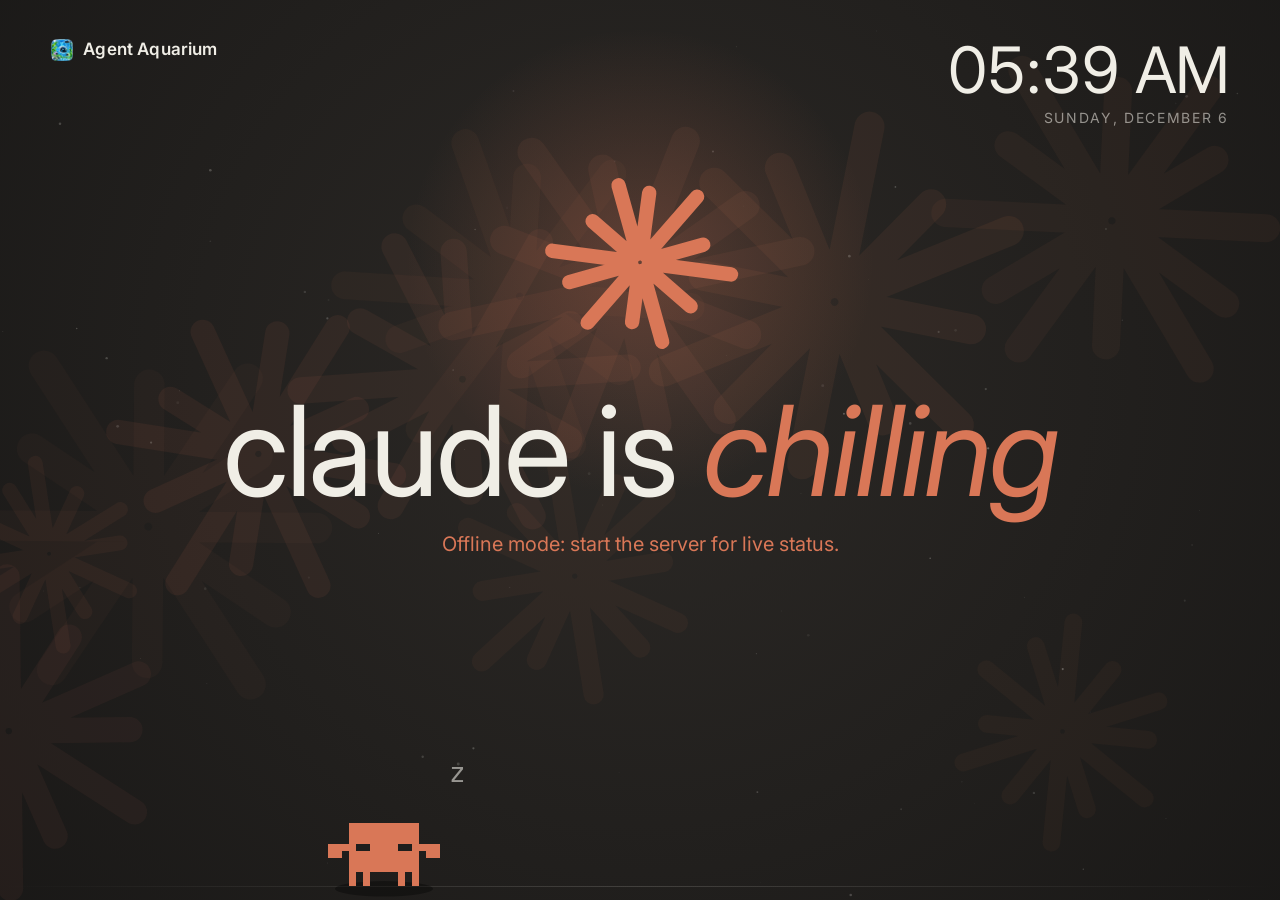
==== demo/index.html @ 705216a2 "Live demo of the real lock screen, hamburger menu, maker credit - The homepage mockup is replaced by" ====
<!doctype html>
<html lang="en" data-theme="warm">
<head>
<meta charset="utf-8">
<meta name="viewport" content="width=device-width, initial-scale=1">
<title>Agent Aquarium demo</title>
<meta name="robots" content="noindex">
<link rel="preconnect" href="https://fonts.googleapis.com">
<link rel="preconnect" href="https://fonts.gstatic.com" crossorigin>
<link href="https://fonts.googleapis.com/css2?family=Inter:wght@400;500;600;700&family=Press+Start+2P&family=Space+Grotesk:wght@400;500;700&family=VT323&display=swap" rel="stylesheet">
<style>
/* ---------- theme tokens ---------- */
:root[data-theme="warm"] {
  --bg: #1f1e1d; --fg: #f0eee6; --muted: rgba(240,238,230,.56);
  --accent-base: #d97757; --warn: #f2b350; --ok: #a8c9a0;
  --card: rgba(255,255,255,.045); --card-border: rgba(240,238,230,.1); --card-shadow: none;
  --head-font: -apple-system, BlinkMacSystemFont, "SF Pro Display", "Inter", sans-serif; --body-font: ui-sans-serif, -apple-system, "Inter", sans-serif;
  --h-size: clamp(44px, 9.8vw, 142px); --h-weight: 400; --h-track: -0.025em; --em-style: italic;
  --radius: 14px; --body-size: 15px;
}
:root[data-theme="pixel"] {
  --bg: #0d0c0b; --fg: #f3e9dc; --muted: #8a8378;
  --accent-base: #ff7a4d; --warn: #ffd23f; --ok: #63f5a0;
  --card: rgba(255,122,77,.06); --card-border: rgba(255,122,77,.35); --card-shadow: none;
  --head-font: "Press Start 2P", ui-monospace, monospace; --body-font: "VT323", ui-monospace, monospace;
  --h-size: clamp(22px, 5.2vw, 70px); --h-weight: 400; --h-track: 0; --em-style: normal;
  --radius: 0; --body-size: 22px;
}
:root[data-theme="cosmic"] {
  --bg: #090718; --fg: #f4f1ff; --muted: rgba(244,241,255,.6);
  --accent-base: #ff9a76; --warn: #ffcf5c; --ok: #7ee0c3;
  --card: rgba(255,255,255,.06); --card-border: rgba(255,255,255,.13); --card-shadow: 0 10px 40px -12px rgba(0,0,0,.5);
  --head-font: "Space Grotesk", ui-sans-serif, sans-serif; --body-font: "Space Grotesk", ui-sans-serif, sans-serif;
  --h-size: clamp(42px, 9vw, 126px); --h-weight: 700; --h-track: -0.035em; --em-style: normal;
  --radius: 18px; --body-size: 15px;
}
:root[data-theme="aquarium"] {
  --bg: #062a4a; --fg: #eaf7ff; --muted: rgba(234,247,255,.64);
  --accent-base: #5fd3ff; --warn: #ffd166; --ok: #8ef0a8;
  --card: rgba(255,255,255,.08); --card-border: rgba(255,255,255,.16); --card-shadow: 0 10px 30px -12px rgba(0,20,40,.45);
  --head-font: ui-rounded, "SF Pro Rounded", -apple-system, BlinkMacSystemFont, sans-serif; --body-font: ui-rounded, "SF Pro Rounded", -apple-system, sans-serif;
  --h-size: clamp(42px, 9.2vw, 130px); --h-weight: 600; --h-track: -0.03em; --em-style: normal;
  --radius: 18px; --body-size: 15px;
}
body { --accent: var(--accent-base); }
body[data-state="waiting"] { --accent: var(--warn); }
body[data-state="done"] { --accent: var(--ok); }

/* ---------- base ---------- */
* { box-sizing: border-box; margin: 0; padding: 0; }
html, body { height: 100%; overflow: hidden; }
body {
  background: var(--bg); color: var(--fg);
  font: var(--body-size)/1.4 var(--body-font);
  -webkit-font-smoothing: antialiased; user-select: none;
}
body.hide-cursor, body.hide-cursor * { cursor: none !important; }
canvas#bg { position: fixed; inset: 0; width: 100%; height: 100%; display: block; }
/* Cosmic's slow sky: a quarter-res layer the compositor stretches, so it isn't redrawn every frame. */
canvas#sky { position: fixed; inset: 0; width: 100%; height: 100%; display: none; }
:root[data-theme="cosmic"] canvas#sky { display: block; }

#ui {
  position: fixed; inset: 0; z-index: 1; display: grid; grid-template-rows: auto 1fr;
  padding: clamp(16px, 3vw, 40px) clamp(16px, 4vw, 56px);
  padding-bottom: var(--lane); /* the crab's walking lane */
  pointer-events: none;
}
:root { --side: clamp(16px, 4vw, 56px); --lane: clamp(84px, 11vh, 108px); }
:root[data-theme="cosmic"] { --lane: clamp(16px, 3vw, 40px); }
header { display: flex; justify-content: space-between; align-items: flex-start; gap: 16px; }
.brand { display: flex; align-items: center; gap: 10px; font-weight: 600; font-size: 17px; letter-spacing: .01em; }
.brand svg, .brand .mark { width: 22px; height: 22px; }
.brand .sub { color: var(--muted); font-weight: 400; }
.brand .x { color: var(--muted); font-weight: 400; }
.clock { text-align: right; }
.clock .time {
  font: var(--h-weight) clamp(28px, 5vw, 64px)/1 var(--head-font);
  font-variant-numeric: tabular-nums; letter-spacing: var(--h-track);
}
.clock .date { margin-top: 6px; color: var(--muted); font-size: clamp(11px, 1.1vw, 14px); letter-spacing: .12em; text-transform: uppercase; }
.head-right { display: flex; flex-direction: column; align-items: flex-end; gap: clamp(12px, 1.8vh, 18px); flex: none; }

/* ---------- calendar card ---------- */
#cal {
  width: clamp(220px, 21vw, 290px); padding: 12px 15px 13px; border-radius: var(--radius); text-align: left;
  background: var(--card); border: 1px solid var(--card-border); box-shadow: var(--card-shadow);
  backdrop-filter: blur(10px); -webkit-backdrop-filter: blur(10px);
}
#cal:empty { display: none; }
#cal .k { display: flex; align-items: center; gap: 7px; color: var(--muted); font-size: 11px; font-weight: 600; letter-spacing: .09em; text-transform: uppercase; }
#cal .k .when { margin-left: auto; letter-spacing: .02em; text-transform: none; font-weight: 500; font-variant-numeric: tabular-nums; }
#cal .k .cdot { width: 7px; height: 7px; border-radius: 50%; background: var(--muted); flex: none; }
#cal.busy .k { color: var(--fg); }
#cal.busy .k .cdot { background: var(--warn); animation: pulse 2.4s ease-in-out infinite; }
#cal.soon .k .cdot { background: var(--accent-base); }
#cal.soon .k .when { color: var(--accent-base); font-weight: 600; }
#cal .ttl { margin-top: 5px; font-weight: 600; font-size: clamp(14px, 1.25vw, 17px); line-height: 1.3; display: -webkit-box; -webkit-line-clamp: 2; -webkit-box-orient: vertical; overflow: hidden; overflow-wrap: anywhere; }
#cal .sub { margin-top: 3px; color: var(--muted); font-size: .88em; font-variant-numeric: tabular-nums; }
#cal .bar { margin-top: 9px; height: 3px; border-radius: 3px; background: var(--card-border); overflow: hidden; }
#cal .bar i { display: block; height: 100%; background: var(--warn); border-radius: inherit; }
#cal .nx { margin-top: 10px; padding-top: 9px; border-top: 1px solid var(--card-border); display: flex; gap: 8px; color: var(--muted); font-size: .88em; }
#cal .nx b { color: var(--fg); font-weight: 500; overflow: hidden; text-overflow: ellipsis; white-space: nowrap; min-width: 0; }
#cal .nx span { flex: none; font-variant-numeric: tabular-nums; }
#cal.quiet { padding: 9px 14px; }
:root[data-theme="pixel"] #cal, :root[data-theme="pixel"] #cal .bar { border-radius: 0; }
:root[data-theme="pixel"] #cal .k { font: 8px/1.6 "Press Start 2P", monospace; }
:root[data-theme="pixel"] #cal .k .when { font: 18px/1 "VT323", monospace; }
:root[data-theme="pixel"] #cal .ttl { font-size: 22px; font-weight: 400; }
:root[data-theme="pixel"] #cal .cdot { border-radius: 0; }

/* ---------- plan usage card (Claude's 5-hour and weekly limits, from the status line) ---------- */
/* Under the clock, out of the header's flow (like #sessions on the left), so the header's height, and
   with it the centered headline and task list, doesn't change with how many cards there are. */
.head-right { position: relative; }
#cards {
  position: absolute; right: 0; top: calc(100% + clamp(12px, 1.8vh, 18px));
  display: flex; flex-direction: column; align-items: flex-end; gap: clamp(10px, 1.4vh, 14px);
}

#usage {
  width: clamp(220px, 21vw, 290px); padding: 11px 15px 12px; border-radius: var(--radius); text-align: left;
  background: var(--card); border: 1px solid var(--card-border); box-shadow: var(--card-shadow);
  backdrop-filter: blur(10px); -webkit-backdrop-filter: blur(10px);
}
#usage:empty { display: none; }
#usage .k { display: flex; align-items: center; gap: 7px; color: var(--muted); font-size: 11px; font-weight: 600; letter-spacing: .09em; text-transform: uppercase; }
#usage .k .when { margin-left: auto; letter-spacing: .02em; text-transform: none; font-weight: 500; }
#usage .row { margin-top: 8px; }
#usage .l { display: flex; justify-content: space-between; gap: 10px; color: var(--muted); font-size: .88em; font-variant-numeric: tabular-nums; white-space: nowrap; }
#usage .l b { color: var(--fg); font-weight: 600; }
#usage .bar { margin-top: 5px; height: 4px; border-radius: 3px; background: var(--card-border); overflow: hidden; }
#usage .bar i { display: block; height: 100%; background: var(--accent-base); border-radius: inherit; }
#usage .row.high .bar i { background: var(--warn); }
#usage .row.high .l b { color: var(--warn); }
:root[data-theme="pixel"] #usage, :root[data-theme="pixel"] #usage .bar { border-radius: 0; }
:root[data-theme="pixel"] #usage .k { font: 8px/1.6 "Press Start 2P", monospace; }
:root[data-theme="pixel"] #usage .k .when { font: 16px/1 "VT323", monospace; }
:root[data-theme="pixel"] #usage .l { font-size: 18px; }

/* The headline sits in the middle row, so it's what's centered: the starburst above it, the rest below.
   centerHeadline() then puts that middle on the screen's center line (the header and the crab's lane differ). */
main {
  display: grid; grid-template-rows: minmax(0, 1fr) auto minmax(0, 1fr); justify-items: center;
  text-align: center; row-gap: clamp(8px, 1.6vh, 18px); min-height: 0;
}
#heroSlot { align-self: end; }
main .below { align-self: start; display: flex; flex-direction: column; align-items: center; gap: clamp(8px, 1.6vh, 18px); }
#heroSlot { width: clamp(96px, 20vmin, 230px); aspect-ratio: 1; flex: none; margin-bottom: clamp(4px, 2vh, 24px); }
h1 {
  font-family: var(--head-font); font-weight: var(--h-weight); font-size: var(--h-size);
  line-height: 1.04; letter-spacing: var(--h-track); text-wrap: balance;
}
h1 em { color: var(--accent); font-style: var(--em-style); transition: color .6s ease; }
#tagline { color: var(--accent); font-size: clamp(14px, 1.6vw, 20px); min-height: 1.5em; transition: color .6s ease; }
#tagline .fade { display: inline-block; }
#spin { display: none; }
/* ---------- message strip ---------- */
.head-left { display: flex; flex-direction: column; align-items: flex-start; gap: clamp(10px, 1.6vh, 16px); min-width: 0; }
#note {
  max-width: min(62vw, 760px);
  display: flex; align-items: center; padding: 12px 22px;
  border-radius: var(--radius); background: var(--note-bg); color: var(--note-fg);
  box-shadow: 0 14px 40px -16px rgba(0,0,0,.55); border: var(--note-border, 0);
}
#note[hidden] { display: none; }
#msg { position: relative; font: var(--note-weight, 500) clamp(18px, 2.2vw, 30px)/1.25 var(--head-font); letter-spacing: -0.01em; }
#msg .word { display: inline-block; white-space: nowrap; }
#msg .ch { display: inline-block; transform-origin: 50% 100%; text-align: center; }
canvas#fx { position: fixed; inset: 0; width: 100%; height: 100%; z-index: 2; pointer-events: none; }
:root[data-theme="warm"] { --note-bg: #f0eee6; --note-fg: #1f1e1d; --note-weight: 400; }
:root[data-theme="pixel"] { --note-bg: #1a1310; --note-fg: #ffd9c4; --note-border: 2px solid #ff7a4d; --note-weight: 400; }
:root[data-theme="pixel"] #msg { font-size: clamp(14px, 1.8vw, 24px); line-height: 1.6; }
:root[data-theme="cosmic"] { --note-bg: rgba(255,255,255,.93); --note-fg: #140c30; --note-weight: 600; }
:root[data-theme="aquarium"] { --note-bg: rgba(240,250,255,.95); --note-fg: #06243f; --note-weight: 600; }
:root[data-theme="aquarium"] h1 em { text-shadow: 0 0 28px color-mix(in srgb, var(--accent) 45%, transparent); }
#nowline {
  display: inline-flex; align-items: center; gap: .65em; max-width: min(92vw, 760px);
  padding: .6em 1.1em; border-radius: 999px;
  background: var(--card); border: 1px solid var(--card-border); box-shadow: var(--card-shadow);
  backdrop-filter: blur(10px); -webkit-backdrop-filter: blur(10px);
  font-size: clamp(13px, 1.3vw, 16px); white-space: nowrap;
}
#nowline:empty { display: none; }
#nowline .txt { overflow: hidden; text-overflow: ellipsis; }
#nowline .sep { color: var(--muted); }
#nowline .t { color: var(--muted); font-variant-numeric: tabular-nums; }
.dot { width: .62em; height: .62em; border-radius: 50%; background: var(--accent); flex: none; }
body[data-state="working"] .dot, body[data-state="waiting"] .dot { animation: pulse 1.4s ease-in-out infinite; }
@keyframes pulse { 50% { box-shadow: 0 0 0 .45em color-mix(in srgb, var(--accent) 0%, transparent); transform: scale(.85); } 0%, 100% { box-shadow: 0 0 0 0 color-mix(in srgb, var(--accent) 55%, transparent); } }

/* The agent's task list as a carousel of little cards under the headline: the current task lit, the next ones
   fully readable after it, finished ones dimmed before it, and the row slides along as the agent moves to the
   next task (stepCarousel). */
#plan { width: min(92vw, 900px); }
#plan:empty { display: none; }
#plan .rail {
  overflow: hidden; padding: 4px 0;
  -webkit-mask-image: linear-gradient(90deg, transparent, #000 6%, #000 94%, transparent); mask-image: linear-gradient(90deg, transparent, #000 6%, #000 94%, transparent);
}
#plan .track { display: flex; align-items: stretch; gap: 10px; width: max-content; will-change: transform; }
#plan .tc {
  display: flex; align-items: flex-start; gap: 8px; width: clamp(170px, 16vw, 230px); padding: 8px 13px; text-align: left;
  border-radius: calc(var(--radius) * .75); background: var(--card); border: 1px solid var(--card-border);
  font-size: clamp(12px, 1.15vw, 15px); line-height: 1.3; color: var(--muted);
  transition: opacity .5s ease, transform .5s ease, border-color .5s ease;
}
#plan .tc .tx { display: -webkit-box; -webkit-line-clamp: 2; -webkit-box-orient: vertical; overflow: hidden; overflow-wrap: anywhere; } /* two lines, so a step's name reads in full */
#plan .tc .ic { margin-top: .12em; }
#plan .tc.pending { color: var(--fg); opacity: .82; }
#plan .tc.completed { opacity: .42; }
#plan .tc.completed .ic { color: var(--fg); opacity: .7; }
#plan .tc.now { color: var(--fg); font-weight: 600; border-color: color-mix(in srgb, var(--accent) 60%, transparent);
  box-shadow: 0 0 22px -6px color-mix(in srgb, var(--accent) 55%, transparent); }
#plan .tc.now .ic { color: var(--accent); }
#plan .ic { width: 1.05em; height: 1.05em; flex: none; display: block; }
#plan .meta { margin-top: 8px; color: var(--muted); font-size: .8em; font-variant-numeric: tabular-nums; white-space: nowrap; }
:root[data-theme="pixel"] #plan .tc { border-radius: 0; font-size: 19px; }

/* Top left, under the brand and the message (in the middle of the left edge they covered wide headlines).
   Out of the header's flow, so the header's height and the centered content don't move. */
.head-left { position: relative; }
#sessions {
  position: absolute; left: 0; top: calc(100% + clamp(10px, 1.6vh, 16px));
  display: flex; flex-direction: column; align-items: flex-start; gap: 8px;
}
/* The message crab hangs from a letter down to ~0.82 × the message's font size below the strip; stay clear of it. */
#note:not([hidden]) ~ #sessions { top: calc(100% + 10px + .85 * clamp(18px, 2.2vw, 30px)); }
.sess {
  width: 236px; padding: 12px 14px; border-radius: var(--radius); text-align: left;
  background: var(--card); border: 1px solid var(--card-border); box-shadow: var(--card-shadow);
  backdrop-filter: blur(10px); -webkit-backdrop-filter: blur(10px);
}
#sessions .more { padding: 0 4px; color: var(--muted); font-size: .85em; }
.sess .top { display: flex; justify-content: space-between; align-items: center; gap: 8px; }
.sess .p { font-weight: 600; overflow: hidden; text-overflow: ellipsis; white-space: nowrap; }
/* The session the middle of the screen is showing (its step and task list). */
.sess.focus {
  border-color: color-mix(in srgb, var(--accent) 60%, transparent);
  box-shadow: 0 0 0 1px color-mix(in srgb, var(--accent) 35%, transparent), 0 0 26px -4px color-mix(in srgb, var(--accent) 45%, transparent), var(--card-shadow);
}
.sess.focus .p { color: var(--accent); text-shadow: 0 0 14px color-mix(in srgb, var(--accent) 70%, transparent); }
.sess .a { margin-top: 3px; color: var(--muted); font-size: .9em; overflow: hidden; text-overflow: ellipsis; white-space: nowrap; }
.sess .tm { margin-top: 2px; color: var(--muted); font-size: .82em; font-variant-numeric: tabular-nums; }
.chip { flex: none; font-size: 11px; font-weight: 600; letter-spacing: .04em; padding: 2px 8px; border-radius: 999px; color: var(--chip-ink, var(--bg)); background: var(--chip, var(--accent-base)); }
.chip.waiting { --chip: var(--warn); }
.chip.done { --chip: var(--ok); }
.chip.idle { --chip: var(--card-border); --chip-ink: var(--fg); }

#alert { position: fixed; inset: 0; pointer-events: none; opacity: 0; transition: opacity .5s ease; box-shadow: inset 0 0 140px 12px var(--warn); }
body[data-state="waiting"] #alert { animation: alert 1.8s ease-in-out infinite; }
@keyframes alert { 0%, 100% { opacity: .15; } 50% { opacity: .65; } }

/* ---------- theme specifics ---------- */
:root[data-theme="pixel"] h1, :root[data-theme="pixel"] .clock .time { text-transform: uppercase; text-shadow: 0 0 12px color-mix(in srgb, var(--accent-base) 45%, transparent); }
:root[data-theme="pixel"] h1::after { content: "_"; color: var(--accent); animation: blink 1s steps(1) infinite; }
:root[data-theme="pixel"] #spin { display: inline; }
:root[data-theme="pixel"] .brand { font-family: "Press Start 2P", monospace; font-size: 12px; }
:root[data-theme="pixel"] .chip { border-radius: 0; font-family: "Press Start 2P", monospace; font-size: 8px; padding: 4px 6px; }
:root[data-theme="pixel"] #nowline { border-radius: 0; }
:root[data-theme="pixel"] body::after {
  content: ""; position: fixed; inset: 0; pointer-events: none;
  background: repeating-linear-gradient(0deg, rgba(0,0,0,.28) 0 1px, transparent 1px 3px),
              radial-gradient(ellipse at center, transparent 55%, rgba(0,0,0,.55) 100%);
}
@keyframes blink { 50% { opacity: 0; } }
:root[data-theme="pixel"] #tagline { font-size: clamp(20px, 2.2vw, 28px); }
:root[data-theme="pixel"] #nowline { font-size: clamp(18px, 1.8vw, 22px); }
:root[data-theme="pixel"] .clock .date { font-size: 16px; }

/* ---------- picker ---------- */
#picker {
  position: fixed; left: 50%; bottom: 16px; z-index: 10; width: min(680px, calc(100vw - 32px));
  transform: translate(-50%, calc(100% + 24px)); opacity: 0;
  transition: transform .45s cubic-bezier(.22, 1, .36, 1), opacity .3s ease;
  padding: 14px; border-radius: 16px; color: #f4f4f5;
  background: rgba(18, 18, 20, .82); border: 1px solid rgba(255,255,255,.1);
  box-shadow: 0 20px 50px -12px rgba(0,0,0,.55);
  backdrop-filter: blur(18px) saturate(1.4); -webkit-backdrop-filter: blur(18px) saturate(1.4);
  font: 13px/1.4 ui-sans-serif, -apple-system, "Inter", sans-serif; pointer-events: auto; user-select: auto;
}
#picker.show { transform: translate(-50%, 0); opacity: 1; }
#picker .row { display: flex; gap: 8px; align-items: center; flex-wrap: wrap; }
#picker .row + .row { margin-top: 10px; }
#picker .lbl { color: rgba(244,244,245,.55); margin-right: 2px; }
#picker button, #picker input[type="text"] {
  font: inherit; color: inherit; border: 1px solid rgba(255,255,255,.12); background: rgba(255,255,255,.06);
  border-radius: 10px; padding: 7px 11px;
}
#picker button { cursor: pointer; transition: background .15s ease, transform .1s ease; }
#picker button:hover { background: rgba(255,255,255,.12); }
#picker button:active { transform: scale(.97); }
#picker button[aria-pressed="true"] { background: #f4f4f5; color: #111; border-color: #f4f4f5; }
#picker .themes button { flex: 1; min-width: 120px; display: flex; align-items: center; gap: 8px; justify-content: center; }
#picker .sw { width: 14px; height: 14px; border-radius: 50%; flex: none; box-shadow: inset 0 0 0 1px rgba(255,255,255,.25); }
#picker input[type="text"] { flex: 1; min-width: 200px; outline: none; }
#picker input[type="text"]:focus { border-color: rgba(255,255,255,.4); }
#picker .tog { display: flex; align-items: center; gap: 6px; margin-left: auto; color: rgba(244,244,245,.75); cursor: pointer; }
#picker .hint { margin-top: 10px; color: rgba(244,244,245,.45); font-size: 12px; }
#picker .hint b { color: rgba(244,244,245,.75); font-weight: 500; }

@media (max-width: 640px) {
  #cal, #usage { display: none; }
  #note { max-width: 100%; }
  #sessions { width: calc(100vw - 2 * var(--side)); }
  .sess { width: 100%; }
  #sessions .sess:nth-child(n+3) { display: none; }
  .brand .sub { display: none; }
}
@media (prefers-reduced-motion: reduce) {
  #alert, .dot, #cal .cdot { animation: none !important; }
}
</style>
</head>
<body data-state="idle">
<canvas id="sky"></canvas>
<canvas id="bg"></canvas>
<div id="alert"></div>
<div id="ui">
  <header>
    <div class="head-left">
      <div class="brand" id="brand"></div>
      <div id="note" hidden><div id="msg"></div></div>
      <div id="sessions"></div>
    </div>
    <div class="head-right">
      <div class="clock"><div class="time" id="time">--:--</div><div class="date" id="date"></div></div>
      <div id="cards"><div id="cal" aria-live="polite"></div><div id="usage"></div></div>
    </div>
  </header>
  <main>
    <div id="heroSlot"></div>
    <h1 id="headline">claude is <em>working</em></h1>
    <div class="below">
      <div id="tagline"></div>
      <div id="nowline"></div>
      <div id="plan"></div>
    </div>
  </main>
</div>
<canvas id="fx"></canvas>

<div id="picker" aria-label="Lock screen settings">
  <div class="row themes" id="themeBtns"></div>
  <div class="row">
    <input type="text" id="customInput" dir="auto" maxlength="140" placeholder="Custom message, e.g. Back in 10, grabbing coffee">
    <button id="saveText">Set</button>
    <button id="clearText">Clear</button>
  </div>
  <div class="row" id="demoBtns">
    <span class="lbl">Preview</span>
  </div>
  <div class="hint"><b id="themeKeys">1–3</b> theme · <b>D</b> cycle preview states · <b>H</b> hide details · <b>F</b> fullscreen · <span id="conn"></span></div>
</div>

<script>
"use strict";
const TAU = Math.PI * 2;
const $ = (s) => document.querySelector(s);
const qs = new URLSearchParams(location.search);
const SCREENSAVER = qs.has("screensaver");
// The app's always-on display mode: the scene full screen on a display, all the time. No controls there either.
const KIOSK = SCREENSAVER || qs.has("display");
// Called by the screensaver: true while macOS shows its lock screen (with its own clock) on top of us.
// Our clock fades out and the calendar card glides up into its place, then both reverse. It's all
// transforms, so nothing else on the page moves. Progress is computed from elapsed time, and is
// stepped by the frame loop plus a backup timer: web views can starve requestAnimationFrame while
// another window covers them, and the animation must still end on time. A change mid-way reverses
// from wherever it is.
const LOCK_UI_MS = 1100;
const lockUI = { from: 0, to: 0, start: 0, ms: 0, dist: 0, shown: -1 };
function lockUIProgress(now = performance.now()) {
  if (!lockUI.ms) return lockUI.to;
  return lockUI.from + (lockUI.to - lockUI.from) * Math.min(1, (now - lockUI.start) / lockUI.ms);
}
window.setSystemLockUI = (on) => {
  const now = performance.now(), p = lockUIProgress(now), to = on ? 1 : 0;
  if (to === lockUI.to) return;
  if (to && p === 0) lockUI.dist = calOffset();
  Object.assign(lockUI, { from: p, to, start: now, ms: REDUCED ? 0 : LOCK_UI_MS * Math.abs(to - p) });
  stepLockUI();
};
function calOffset() {
  const clock = $(".clock").getBoundingClientRect(), cards = $("#cards").getBoundingClientRect();
  return cards.height ? cards.top - clock.top : 0;
}
const easeInOutCubic = (x) => (x < 0.5 ? 4 * x * x * x : 1 - Math.pow(-2 * x + 2, 3) / 2);
function stepLockUI() {
  const p = lockUIProgress();
  if (p === lockUI.shown) return;
  lockUI.shown = p;
  fitNoteToLockUI(p);
  const clock = $(".clock"), cal = $("#cards"); // the calendar and usage cards move together
  if (!p) { clock.style.opacity = clock.style.transform = clock.style.visibility = cal.style.transform = ""; return; }
  const fade = easeInOutCubic(clamp(p / 0.6, 0, 1)); // the clock is gone before the card arrives, and reappears after it leaves
  clock.style.opacity = String(1 - fade);
  clock.style.transform = `translateY(${(-10 * fade).toFixed(2)}px)`;
  clock.style.visibility = p === 1 ? "hidden" : "";
  cal.style.transform = `translateY(${(-lockUI.dist * easeInOutCubic(clamp((p - 0.2) / 0.8, 0, 1))).toFixed(2)}px)`;
}
setInterval(stepLockUI, 16); // backup for when requestAnimationFrame is starved; a no-op when nothing changed
// macOS's lock UI also puts a big clock at the top center, over the message strip. Meanwhile the strip
// shrinks toward its top-left corner until it ends LOCK_CLOCK_HALF left of the screen's center, then
// grows back. Its crab is drawn with the same scale (noteFit), so it stays on the letters.
const LOCK_CLOCK_HALF = 300; // half the width kept clear for macOS's lock-screen clock, in CSS px
const LOCK_CLOCK_BOTTOM = 320; // how far down that clock reaches
const noteFit = { s: 1, ox: 0, oy: 0 };
function fitNoteToLockUI(p) {
  const el = $("#note");
  if (!p || el.hidden) {
    if (noteFit.s !== 1) { el.style.transform = el.style.transformOrigin = ""; noteFit.s = 1; }
    return;
  }
  const r = el.getBoundingClientRect(), w = r.width / noteFit.s; // its size without our scale
  const room = innerWidth / 2 - LOCK_CLOCK_HALF - r.left;
  const fit = r.top >= LOCK_CLOCK_BOTTOM ? 1 : clamp(room / w, 0.45, 1);
  Object.assign(noteFit, { s: 1 - (1 - fit) * easeInOutCubic(clamp(p, 0, 1)), ox: r.left, oy: r.top });
  el.style.transformOrigin = "0 0";
  el.style.transform = noteFit.s === 1 ? "" : `scale(${noteFit.s.toFixed(4)})`;
}
const THUMB = qs.has("thumb"); // tiny live preview inside the settings window: cheaper rendering, no controls
const ALL_THEMES = ["warm", "pixel", "cosmic", "aquarium"];
let THEMES = ["warm", "pixel", "cosmic", "aquarium"];
const THEME_NAMES = { warm: "Warm", pixel: "Retro pixel", cosmic: "Cosmic", aquarium: "Aquarium" };

const store = {
  get(k) { try { return localStorage.getItem(k); } catch { return null; } },
  set(k, v) { try { localStorage.setItem(k, v); } catch {} },
};

/* ---------- copy ---------- */
const VERBS = ["Bubbling", "Pondering", "Percolating", "Noodling", "Scuttling", "Crafting", "Synthesizing", "Moseying", "Clawing through it", "Cogitating", "Tinkering", "Reticulating splines", "Brewing", "Untangling", "Shipping"];
const IDLE_WORDS = ["chilling", "napping", "on a crab break", "dreaming in tokens", "sharpening its claws", "touching sand", "standing by"];
const STATE_LABEL = { working: "Working", thinking: "Thinking", waiting: "Needs you", done: "Done", idle: "Idle" };

/* ---------- state ---------- */
let config = {
  theme: qs.get("theme") || store.get("cl.theme") || "warm",
  customText: qs.get("text") ?? store.get("cl.text") ?? "",
  showDetails: store.get("cl.details") !== "0",
  calTitles: true,
  showUsage: false, // off until you turn it on
};
if (!ALL_THEMES.includes(config.theme)) config.theme = "warm";
const themeFromUrl = qs.has("theme");
let sessions = [];
let calendar = { events: [], feeds: [] };
let usage = null; // Claude plan usage: { connected, five_hour, seven_day, updated_at }, windows are { used, resets_at }
let online = false;
let lastLocalChange = 0;
let demo = null, demoList = null;
let current = { state: "idle", focus: null, live: [] };
let prevState = null;
let verbIdx = Math.floor(Math.random() * VERBS.length), idleIdx = 0;

/* ---------- helpers ---------- */
const rand = (a = 1, b) => (b === undefined ? Math.random() * a : a + Math.random() * (b - a));
const pick = (arr) => arr[Math.floor(Math.random() * arr.length)];
const clamp = (v, a, b) => Math.max(a, Math.min(b, v));
function hexA(hex, a) { const n = parseInt(hex.slice(1), 16); return `rgba(${(n >> 16) & 255},${(n >> 8) & 255},${n & 255},${a})`; }
function wrap(o, m, w, h) { if (o.x < -m) o.x = w + m; else if (o.x > w + m) o.x = -m; if (o.y < -m) o.y = h + m; else if (o.y > h + m) o.y = -m; }
function esc(s) { return String(s ?? "").replace(/[&<>"']/g, (c) => ({ "&": "&amp;", "<": "&lt;", ">": "&gt;", '"': "&quot;", "'": "&#39;" }[c])); }
function fmtDur(ms) {
  const s = Math.max(0, Math.floor(ms / 1000)), h = Math.floor(s / 3600), m = Math.floor((s % 3600) / 60), r = s % 60;
  if (h) return `${h}h ${String(m).padStart(2, "0")}m`;
  if (m) return `${m}m ${String(r).padStart(2, "0")}s`;
  return `${r}s`;
}
function ago(ms) { const m = Math.floor(ms / 60000); return m < 1 ? "just now" : m < 60 ? `${m}m ago` : `${Math.floor(m / 60)}h ago`; }

/* ---------- Claude starburst + crab sprites ---------- */
const RAYS = [1, .74, .93, .68, .88, .8, .98, .71, .9, .77, .95, .73].map((l, i) => ({ a: (i / 12) * TAU + (((i * 7) % 3) - 1) * 0.06, l }));

function burst(g, x, y, r, rot, color, alpha = 1, breathe = 0, t = 0) {
  g.save(); g.translate(x, y); g.rotate(rot); g.globalAlpha *= alpha;
  g.strokeStyle = color; g.lineCap = "round"; g.lineWidth = Math.max(1, r * 0.16);
  g.beginPath();
  for (let i = 0; i < RAYS.length; i++) {
    const R = RAYS[i], len = r * R.l * (1 + breathe * Math.sin(t * 3 + i * 1.3));
    const c = Math.cos(R.a), s = Math.sin(R.a);
    g.moveTo(c * r * 0.1, s * r * 0.1); g.lineTo(c * len, s * len);
  }
  g.stroke(); g.restore();
}
function pixelBurst(g, x, y, r, rot, color, breathe = 0, t = 0) {
  g.fillStyle = color;
  const w = Math.max(1, Math.round(r * 0.15));
  for (let i = 0; i < RAYS.length; i++) {
    const R = RAYS[i], a = R.a + rot, len = r * R.l * (1 + breathe * Math.sin(t * 3 + i * 1.3));
    const c = Math.cos(a), s = Math.sin(a);
    for (let d = r * 0.08; d <= len; d += 0.7) g.fillRect(Math.round(x + c * d - w / 2), Math.round(y + s * d - w / 2), w, w);
  }
}
function burstSVG(color) {
  const lines = RAYS.map((R) => `<line x1="${12 + Math.cos(R.a) * 1.2}" y1="${12 + Math.sin(R.a) * 1.2}" x2="${12 + Math.cos(R.a) * 11 * R.l}" y2="${12 + Math.sin(R.a) * 11 * R.l}"/>`).join("");
  return `<svg viewBox="0 0 24 24" fill="none" stroke="${color}" stroke-width="2.1" stroke-linecap="round" aria-hidden="true">${lines}</svg>`;
}
function star(g, x, y, r, color) {
  g.fillStyle = color; g.beginPath();
  for (let i = 0; i < 10; i++) {
    const a = -Math.PI / 2 + (i * Math.PI) / 5, rr = i % 2 ? r * 0.45 : r;
    g.lineTo(x + Math.cos(a) * rr, y + Math.sin(a) * rr);
  }
  g.closePath(); g.fill();
}

// 16-wide pixel crab, Clawd-style. X = shell, E = eye.
const CRAB = {
  normal: ["...XXXXXXXXXX...", "...XXXXXXXXXX...", "...XXEXXXXEXX...", "XXXXXEXXXXEXXXXX", "XX.XXXXXXXXXX.XX", "...XXXXXXXXXX...", "...XXXXXXXXXX..."],
  wave:   ["XX.XXXXXXXXXX.XX", "XX.XXXXXXXXXX.XX", "...XXEXXXXEXX...", "...XXEXXXXEXX...", "...XXXXXXXXXX...", "...XXXXXXXXXX...", "...XXXXXXXXXX..."],
  sleep:  ["...XXXXXXXXXX...", "...XXXXXXXXXX...", "...XXXXXXXXXX...", "XXXXEEXXXXEEXXXX", "XX.XXXXXXXXXX.XX", "...XXXXXXXXXX...", "...XXXXXXXXXX..."],
};
// Sneaking under macOS's password field: crouched flat, claws up at the sides, eyes popped up on
// top looking at the field. o shifts the eyes for sneakL/sneakR (glancing where it's heading);
// tiptoe legs are single points.
function sneakRows(o) {
  const top = [..."................"], eyes = [..."X..XXXXXXXXXX..X"];
  for (const e of [5 + o, 10 + o]) { top[e - 1] = top[e] = top[e + 1] = "X"; eyes[e] = "E"; }
  return [top.join(""), eyes.join(""), "XXXXXXXXXXXXXXXX", "...XXXXXXXXXX..."];
}
Object.assign(CRAB, { sneak: sneakRows(0), sneakL: sneakRows(-1), sneakR: sneakRows(1) });
const LEGS = [["...X.X....X.X...", "...X.X....X.X..."], ["....X.X..X.X....", "....X.X..X.X...."]];
const SNEAK_LEGS = [["..X..X....X..X.."], [".X..X......X..X."]];
const crabRows = (pose) => (pose.startsWith("sneak") ? 5 : 9);
function drawCrab(g, cx, by, ps, pose, leg, body, eye, blink) {
  const rows = CRAB[pose].concat((pose.startsWith("sneak") ? SNEAK_LEGS : LEGS)[leg]);
  const x0 = Math.round(cx - 8 * ps), y0 = Math.round(by - rows.length * ps);
  for (let r = 0; r < rows.length; r++) {
    const row = rows[r];
    for (let c = 0; c < 16; c++) {
      let ch = row[c];
      if (ch === ".") continue;
      if (ch === "E" && blink && r === 2) ch = "X";
      g.fillStyle = ch === "E" ? eye : body;
      g.fillRect(x0 + c * ps, y0 + r * ps, ps, ps);
    }
  }
}

/* ---------- shared crab behaviour ---------- */
const walker = { x: -1, dir: 1, t: 0, duck: 0, step: 0 };
// sneaking: crouched under macOS's password field (see drawGroundCrab).
function stepWalker(dt, state, ps, w, targetX, sneaking = false) {
  const k = walker; k.t += dt;
  const half = 8 * ps;
  if (k.x < 0) k.x = w * 0.3;
  k.x = clamp(k.x, half, w - half);
  let pose = "normal", lift = 0, moving = false, leg = null, look = 0;
  if (state === "working") {
    if (sneaking) {
      // Tiptoe: a small careful step, then a pause to peek up at the field before the next one.
      k.step += dt * 2;
      const ph = k.step % 1, go = ph < 0.55 ? Math.sin((ph / 0.55) * Math.PI) : 0;
      k.x += k.dir * ps * 24 * go * dt;
      leg = Math.floor(k.step) % 2; look = go > 0.15 ? k.dir : 0;
    } else {
      k.x += k.dir * ps * 9 * dt; moving = true;
    }
    if (k.x > w - half - ps * 4) k.dir = -1;
    if (k.x < half + ps * 4) k.dir = 1;
  } else if (state === "waiting") {
    const d = targetX - k.x;
    if (Math.abs(d) > ps * 2) { k.x += Math.sign(d) * Math.min(Math.abs(d), ps * (sneaking ? 12 : 32) * dt); moving = true; look = Math.sign(d); }
    pose = Math.floor(k.t * 4) % 2 ? "wave" : "normal";
    lift = Math.abs(Math.sin(k.t * 7)) * ps * 3;
  } else if (state === "done") {
    pose = Math.floor(k.t * 3) % 2 ? "wave" : "normal";
    lift = Math.abs(Math.sin(k.t * 6)) * ps * 2.5;
    k.x += Math.sin(k.t * 3) * ps * 6 * dt;
  } else {
    pose = "sleep";
  }
  if (sneaking && state !== "idle") { pose = look < 0 ? "sneakL" : look > 0 ? "sneakR" : "sneak"; lift = 0; }
  if (leg === null) leg = moving ? Math.floor(k.t * 8) % 2 : 0;
  const blink = pose === "normal" && k.t % 4 < 0.12;
  return { x: k.x, pose, leg, lift, blink };
}
const Z = { t: 0, list: [] };
function zzz(g, dt, x, y, ps, color, font) {
  Z.t += dt;
  if (Z.t > 1.1) { Z.t = 0; Z.list.push({ x, y, age: 0 }); }
  Z.list = Z.list.filter((z) => (z.age += dt) < 3);
  g.fillStyle = color; g.textAlign = "center";
  for (const z of Z.list) {
    g.globalAlpha = Math.max(0, 1 - z.age / 3) * 0.8;
    g.font = `${Math.max(4, Math.round(ps * (2.5 + z.age * 1.4)))}px ${font}`;
    g.fillText("z", z.x + Math.sin(z.age * 2) * ps * 2 + z.age * ps * 3, z.y - z.age * ps * 7);
  }
  g.globalAlpha = 1;
}
function bubble(g, x, y, ps, fill, ink, ch, font, round = true) {
  const s = ps * 5;
  if (!round) {
    // 8-bit: the theme draws on a quarter-size canvas, so whole pixels only, and the "!" is drawn as pixels
    // (a 7 px font "!" blurred into a smudge).
    // Twice the rounded bubble's size, growing up and to the right from the same corner so it stays clear of the crab.
    const c = Math.max(1, Math.round(ps)), S = 10 * c, X = Math.round(x - s / 2), Y = Math.round(y + s / 2 - S);
    g.fillStyle = fill;
    g.fillRect(X, Y, S, S); g.fillRect(X + c, Y + S, c * 2, c); g.fillRect(X, Y + S + c, c, c); // box and tail
    g.fillStyle = ink;
    const bx = X + Math.round(S / 2) - c;
    if (ch === "!") { g.fillRect(bx, Y + c, 2 * c, 5 * c); g.fillRect(bx, Y + 7 * c, 2 * c, 2 * c); return; } // a long bar, a gap, a short dot
    g.font = `${Math.max(5, Math.round(ps * 3.4))}px ${font}`; g.textAlign = "center"; g.textBaseline = "middle";
    g.fillText(ch, X + S / 2, Y + S / 2); g.textBaseline = "alphabetic";
    return;
  }
  g.fillStyle = fill; g.beginPath();
  if (g.roundRect) g.roundRect(x - s / 2, y - s / 2, s, s, ps * 1.2); else g.rect(x - s / 2, y - s / 2, s, s);
  g.fill();
  g.beginPath(); g.moveTo(x - ps, y + s / 2 - 0.5); g.lineTo(x - ps * 2.5, y + s / 2 + ps * 2); g.lineTo(x + ps, y + s / 2 - 0.5); g.fill();
  g.fillStyle = ink; g.font = `700 ${Math.max(5, Math.round(ps * 3.4))}px ${font}`;
  g.textAlign = "center"; g.textBaseline = "middle"; g.fillText(ch, x, y + ps * 0.3); g.textBaseline = "alphabetic";
}
// macOS draws the password field and "Touch ID or Enter Password" over the bottom center of the
// lock screen once you move the mouse: while that's showing (lockUI.to, set by the screensaver),
// the crab sneaks under them (crouched, tiptoeing, peeking up) and waits for you beside them. The
// rest of the time it keeps its usual moves, like running to the center and jumping with "!".
const LOGIN_HALF = 94; // half their width, in CSS px (112 started the crawl early and ended it late, per Dan on the real lock screen)
function drawGroundCrab(g, dt, S, p, ps, w, ground, font, round = true, k = 1) {
  const mid = w / 2, edge = LOGIN_HALF / k + 8 * ps, loginUp = lockUI.to === 1 && S.state !== "idle";
  const target = S.state === "waiting" && loginUp ? S.crabTarget + edge + ps * 4 : S.crabTarget;
  // Crouch just before the leading claw reaches the field; stand as the trailing claw clears it.
  const off = walker.x < 0 ? Infinity : walker.x - mid;
  const ahead = S.state === "working" ? -off * walker.dir : -Math.abs(off); // > 0 while still approaching
  const under = loginUp && (ahead > 0 ? ahead < edge + ps * 0.5 : -ahead < edge) ? 1 : 0;
  walker.duck += (under - walker.duck) * Math.min(1, dt * 14);
  const c = stepWalker(dt, S.state, ps, w, target, walker.duck > 0.85);
  const dip = c.pose.startsWith("sneak") ? 0 : walker.duck; // the quick crouch into and out of the sneak
  const sy = 1 - 0.45 * dip, sx = 1 + 0.1 * dip, lift = c.lift * (1 - walker.duck);
  const by = ground - lift, top = by - ps * crabRows(c.pose) * sy;
  g.fillStyle = p.shadow; g.beginPath();
  g.ellipse(c.x, ground + ps * 0.4, ps * 7 * sx * (1 - lift / (ps * 9)), Math.max(1, ps * 1.1), 0, 0, TAU); g.fill();
  g.save(); g.translate(c.x, by); g.scale(sx, sy);
  drawCrab(g, 0, 0, ps, c.pose, c.leg, p.crab, p.eye, c.blink);
  g.restore();
  if (S.state === "waiting") bubble(g, c.x + ps * 9, top - ps * 4, ps, p.warn, p.eye, "!", font, round);
  if (S.state === "idle") zzz(g, dt, c.x + ps * 6, top, ps, p.fg, font);
}

/* ---------- confetti ---------- */
let confetti = [];
function popConfetti(x, y, colors) {
  for (let i = 0; i < 150; i++) {
    const a = rand(TAU), v = rand(140, 560);
    confetti.push({ x, y, vx: Math.cos(a) * v, vy: Math.sin(a) * v - 220, r: rand(TAU), vr: rand(-8, 8), c: colors[i % colors.length], life: rand(2.2, 3.8), w: rand(5, 10), h: rand(2.5, 5) });
  }
}
function drawConfetti(g, dt, k = 1) {
  confetti = confetti.filter((p) => (p.life -= dt) > 0);
  for (const p of confetti) {
    p.vy += 560 * dt; p.vx *= 0.99; p.x += p.vx * dt; p.y += p.vy * dt; p.r += p.vr * dt;
    g.save(); g.globalAlpha = Math.min(1, p.life); g.translate(p.x / k, p.y / k); g.rotate(p.r);
    g.fillStyle = p.c; g.fillRect(-p.w / 2 / k, -p.h / 2 / k, Math.max(1, p.w / k), Math.max(1, p.h / k)); g.restore();
  }
}

/* ---------- hero motion ---------- */
const hero = { rot: 0, spd: 0.1 };
function heroParams(t, dt, state) {
  const target = { working: 0.9, waiting: 0.25, done: 0.35, idle: 0.1 }[state];
  hero.spd += (target - hero.spd) * Math.min(1, dt * 1.2);
  hero.rot += hero.spd * dt;
  const scale = state === "waiting" ? 1 + 0.07 * Math.sin(t * 7) : state === "working" ? 1 + 0.025 * Math.sin(t * 2) : 1;
  const breathe = state === "working" ? 0.09 : state === "idle" ? 0.02 : 0.04;
  return { rot: hero.rot, scale, breathe };
}

/* ---------- canvas + layout ---------- */
const cv = $("#bg"), ctx = cv.getContext("2d");
let W = 0, H = 0;
const L = { hx: 0, hy: 0, hr: 60, ground: 0 };
// Puts the middle of <main> (where the headline is) on the screen's center line. Layout only: the mouse never moves it.
function centerHeadline() {
  const m = $("main"), dy = innerHeight / 2 - (m.offsetTop + m.offsetHeight / 2);
  m.style.transform = Math.abs(dy) < 0.5 ? "" : `translateY(${dy.toFixed(1)}px)`;
}
function measure() {
  centerHeadline();
  const h = $("#heroSlot").getBoundingClientRect();
  L.hx = h.left + h.width / 2; L.hy = h.top + h.height / 2; L.hr = h.width / 2;
  L.ground = H - 14; // the crab walks in its own lane below everything (see #ui padding-bottom)
  measureNote();
  fitSessions();
}
// Session cards hang down from the top left; drop the ones that would run into the headline or task list.
function fitSessions() {
  const box = $("#sessions");
  box.querySelector(".more")?.remove();
  const cards = [...box.querySelectorAll(".sess")];
  cards.forEach((c) => (c.style.display = ""));
  const keepOut = ["#headline", "#tagline", "#nowline", "#plan"].map((s) => $(s).getBoundingClientRect()).filter((r) => r.width && r.height);
  const hits = (el) => { const a = el.getBoundingClientRect(); return keepOut.some((b) => a.left < b.right + 16 && a.right > b.left - 16 && a.top < b.bottom + 12 && a.bottom > b.top - 12); };
  let shown = cards.findIndex(hits);
  if (shown < 0) return;
  const more = document.createElement("div");
  more.className = "more";
  box.append(more);
  for (; shown >= 0; shown--) {
    cards.forEach((c, i) => (c.style.display = i < shown ? "" : "none"));
    more.textContent = `+${cards.length - shown} more`;
    if (!hits(more)) return;
  }
}
function resize() {
  const dpr = THUMB ? 1 : Math.min(window.devicePixelRatio || 1, 2);
  W = innerWidth; H = innerHeight;
  cv.width = fx.width = Math.round(W * dpr); cv.height = fx.height = Math.round(H * dpr);
  ctx.setTransform(dpr, 0, 0, dpr, 0, 0); fxg.setTransform(dpr, 0, 0, dpr, 0, 0);
  measure();
  THEME_IMPL[config.theme].init();
}

const PAL = {
  warm:   { accent: "#d97757", warn: "#f2b350", ok: "#a8c9a0", crab: "#d97757", eye: "#1f1e1d", fg: "#f0eee6", shadow: "rgba(0,0,0,.35)" },
  pixel:  { accent: "#ff7a4d", warn: "#ffd23f", ok: "#63f5a0", crab: "#ff7a4d", eye: "#0d0c0b", fg: "#f3e9dc", shadow: "#241811" },
  cosmic: { accent: "#ff9a76", warn: "#ffcf5c", ok: "#7ee0c3", crab: "#ff9a76", eye: "#1a1030", fg: "#f4f1ff", shadow: "rgba(0,0,0,0)" },
  aquarium: { accent: "#5fd3ff", warn: "#ffd166", ok: "#8ef0a8", crab: "#ff8a5c", eye: "#06243f", fg: "#eaf7ff", shadow: "rgba(0,10,20,.3)" },
};
const stateColor = (p, s) => (s === "waiting" ? p.warn : s === "done" ? p.ok : p.accent);

const THEME_IMPL = {
  warm: {
    init() {
      this.b = Array.from({ length: 11 }, () => ({ x: rand(W), y: rand(H), r: rand(30, 200), rot: rand(TAU), vr: rand(-0.06, 0.06), vx: rand(-8, 8), vy: rand(-5, 5), a: rand(0.03, 0.08) }));
      this.d = Array.from({ length: 80 }, () => ({ x: rand(W), y: rand(H), r: rand(0.4, 1.5), v: rand(4, 14), a: rand(0.08, 0.35), p: rand(TAU) }));
    },
    draw(g, t, dt, S) {
      const p = PAL.warm;
      const bg = g.createRadialGradient(W / 2, H * 0.42, 0, W / 2, H * 0.42, Math.hypot(W, H) * 0.6);
      bg.addColorStop(0, "#2c2926"); bg.addColorStop(1, "#171615");
      g.fillStyle = bg; g.fillRect(0, 0, W, H);
      for (const b of this.b) { b.x += b.vx * dt; b.y += b.vy * dt; b.rot += b.vr * dt; wrap(b, b.r, W, H); burst(g, b.x, b.y, b.r, b.rot, p.accent, b.a); }
      g.fillStyle = p.fg;
      for (const d of this.d) {
        d.y -= d.v * dt; if (d.y < -4) { d.y = H + 4; d.x = rand(W); }
        g.globalAlpha = d.a * (0.6 + 0.4 * Math.sin(t + d.p)); g.beginPath(); g.arc(d.x, d.y, d.r, 0, TAU); g.fill();
      }
      g.globalAlpha = 1;
      const gl = g.createLinearGradient(0, 0, W, 0);
      gl.addColorStop(0, "rgba(240,238,230,0)"); gl.addColorStop(0.5, "rgba(240,238,230,.16)"); gl.addColorStop(1, "rgba(240,238,230,0)");
      g.fillStyle = gl; g.fillRect(0, L.ground, W, 1);
      const col = stateColor(p, S.state), hp = S.hero, R = L.hr * 2.6;
      const glow = g.createRadialGradient(L.hx, L.hy, 0, L.hx, L.hy, R);
      glow.addColorStop(0, hexA(col, 0.26)); glow.addColorStop(1, hexA(col, 0));
      g.fillStyle = glow; g.fillRect(L.hx - R, L.hy - R, R * 2, R * 2);
      burst(g, L.hx, L.hy, L.hr * hp.scale, hp.rot, col, 1, hp.breathe, t);
      drawGroundCrab(g, dt, S, p, Math.round(clamp(W / 190, 4, 9)), W, L.ground, 'system-ui, -apple-system, sans-serif');
      drawConfetti(g, dt);
    },
  },

  pixel: {
    PX: 4,
    init() {
      const P = this.PX;
      this.lw = Math.ceil(W / P); this.lh = Math.ceil(H / P);
      this.lo = this.lo || document.createElement("canvas");
      this.lo.width = this.lw; this.lo.height = this.lh;
      this.lg = this.lo.getContext("2d");
      this.stars = Array.from({ length: Math.round((this.lw * this.lh) / 420) }, () => ({ x: rand(this.lw) | 0, y: rand(this.lh) | 0, p: rand(TAU), s: rand(0.5, 2.5) }));
      this.b = Array.from({ length: 8 }, () => ({ x: rand(this.lw), y: rand(this.lh), r: rand(3, 10), rot: rand(TAU), vr: rand(-0.3, 0.3), vx: rand(-3, 3), vy: rand(-2, 2) }));
    },
    draw(g, t, dt, S) {
      const P = this.PX, lg = this.lg, lw = this.lw, lh = this.lh, p = PAL.pixel;
      lg.fillStyle = "#0d0c0b"; lg.fillRect(0, 0, lw, lh);
      for (const s of this.stars) {
        const a = 0.5 + 0.5 * Math.sin(t * s.s + s.p);
        if (a < 0.3) continue;
        lg.fillStyle = a > 0.88 ? "#f3e9dc" : "#4a423a"; lg.fillRect(s.x, s.y, 1, 1);
      }
      for (const b of this.b) { b.x += b.vx * dt; b.y += b.vy * dt; b.rot += b.vr * dt; wrap(b, b.r, lw, lh); pixelBurst(lg, b.x, b.y, b.r, b.rot, "#3a2219"); }
      const gy = Math.round(L.ground / P);
      lg.fillStyle = "#3d2a20";
      const scroll = Math.floor(t * 8) % 4;
      for (let x = -scroll; x < lw; x += 4) lg.fillRect(x, gy + 1, 2, 1);
      const col = stateColor(p, S.state), hp = S.hero;
      const hx = Math.round(L.hx / P), hy = Math.round(L.hy / P), hr = L.hr / P;
      if (S.state === "working" || S.state === "waiting") {
        const n = 16;
        for (let i = 0; i < n; i++) {
          const a = (i / n) * TAU + t * 1.6, on = (i + Math.floor(t * 10)) % n < 5;
          lg.fillStyle = on ? col : "#2a1d16";
          lg.fillRect(Math.round(hx + Math.cos(a) * hr * 1.35) - 1, Math.round(hy + Math.sin(a) * hr * 1.35) - 1, 2, 2);
        }
      }
      pixelBurst(lg, hx, hy, hr * hp.scale, hp.rot, col, hp.breathe, t);
      drawGroundCrab(lg, dt, { ...S, crabTarget: L.hx / P }, p, 2, lw, gy, '"Press Start 2P", monospace', false, P);
      drawConfetti(lg, dt, P);
      g.imageSmoothingEnabled = false;
      g.drawImage(this.lo, 0, 0, lw * P, lh * P);
    },
  },

  cosmic: {
    init() {
      this.stars = Array.from({ length: 260 }, () => ({ x: rand(W), y: rand(H), z: rand(0.2, 1), p: rand(TAU) }));
      this.b = Array.from({ length: 24 }, () => ({ x: rand(W), y: rand(H), z: rand(0.25, 1), rot: rand(TAU), vr: rand(-0.25, 0.25), c: pick(["#ff9a76", "#ffb38a", "#d97757", "#c4a7ff", "#ffd0a8"]) }));
      this.neb = [{ c: "#6b2fa6", x: 0.2, y: 0.3 }, { c: "#d9577a", x: 0.8, y: 0.72 }, { c: "#1d6f8c", x: 0.62, y: 0.12 }];
      this.crabs = [4, 3, 5].map((ps) => ({ x: rand(W), y: rand(H * 0.12, H * 0.88), vx: rand(-14, 14), vy: rand(-8, 8), rot: rand(TAU), ps, ph: rand(TAU) }));
      this.v = 6; this.shoot = null; this.next = 3;
      // Perf: the sky + nebulae are soft and drift slowly, so they live on their own quarter-res
      // layer (#sky) refreshed 4x/s. Each starburst colour is pre-rendered once as an <img> sprite:
      // drawing from an image is ~6x cheaper than drawing from a canvas.
      this.sky = $("#sky");
      this.sky.width = Math.ceil(W / 4); this.sky.height = Math.ceil(H / 4);
      this.skyAt = -1;
      this.sprites = {};
      for (const b of this.b) {
        if (this.sprites[b.c]) continue;
        const canvas = this.glowSprite(b.c), img = new Image();
        this.sprites[b.c] = canvas; // used until the image has decoded
        img.onload = () => { this.sprites[b.c] = img; };
        img.src = canvas.toDataURL();
      }
    },
    glowSprite(color) {
      const size = 192, r = size / 2, c = document.createElement("canvas");
      c.width = c.height = size;
      const g = c.getContext("2d"), gr = g.createRadialGradient(r, r, 0, r, r, r);
      gr.addColorStop(0, hexA(color, 0.3)); gr.addColorStop(1, hexA(color, 0));
      g.fillStyle = gr; g.fillRect(0, 0, size, size);
      burst(g, r, r, r / 2.2, 0, color, 1);
      return c;
    },
    paintSky(t) {
      const g = this.sky.getContext("2d"), w = this.sky.width, h = this.sky.height;
      const bg = g.createLinearGradient(0, 0, w * 0.3, h);
      bg.addColorStop(0, "#070617"); bg.addColorStop(0.55, "#140c30"); bg.addColorStop(1, "#2a0e36");
      g.globalCompositeOperation = "source-over";
      g.fillStyle = bg; g.fillRect(0, 0, w, h);
      g.globalCompositeOperation = "lighter";
      this.neb.forEach((n, i) => {
        const x = w * (n.x + 0.06 * Math.sin(t * 0.05 + i * 2)), y = h * (n.y + 0.05 * Math.cos(t * 0.04 + i)), R = Math.max(w, h) * 0.45;
        const gr = g.createRadialGradient(x, y, 0, x, y, R);
        gr.addColorStop(0, hexA(n.c, 0.2)); gr.addColorStop(1, hexA(n.c, 0));
        g.fillStyle = gr; g.fillRect(0, 0, w, h);
      });
      g.globalCompositeOperation = "source-over";
    },
    draw(g, t, dt, S) {
      const p = PAL.cosmic;
      if (this.skyAt < 0 || t - this.skyAt > 0.25) { this.paintSky(t); this.skyAt = t; }
      g.clearRect(0, 0, W, H); // transparent: the #sky layer shows through
      g.imageSmoothingEnabled = true; // the pixel theme turns this off on the shared context
      g.globalCompositeOperation = "lighter";
      const drift = S.state === "working" ? 20 : S.state === "waiting" ? 3 : 7;
      this.v += (drift - this.v) * Math.min(1, dt);
      g.fillStyle = "#fff";
      for (const s of this.stars) {
        s.x -= this.v * s.z * dt; if (s.x < 0) { s.x = W; s.y = rand(H); }
        g.globalAlpha = s.z * (0.55 + 0.45 * Math.sin(t * 2 * s.z + s.p)); g.fillRect(s.x, s.y, s.z * 1.6, s.z * 1.6);
      }
      g.globalAlpha = 1;
      for (const b of this.b) {
        b.x -= this.v * b.z * 2 * dt; b.y += Math.sin(t * 0.3 + b.rot) * b.z * 4 * dt; b.rot += b.vr * dt;
        if (b.x < -80) { b.x = W + 80; b.y = rand(H); }
        const R = (6 + b.z * 30) * 2.2;
        g.save(); g.translate(b.x, b.y); g.rotate(b.rot); g.globalAlpha = 0.3 + 0.5 * b.z;
        g.drawImage(this.sprites[b.c], -R, -R, R * 2, R * 2);
        g.restore();
      }
      this.next -= dt;
      if (this.next < 0 && !this.shoot) { this.shoot = { x: rand(W * 0.3, W), y: rand(H * 0.4), life: 0 }; this.next = rand(4, 9); }
      if (this.shoot) {
        const s = this.shoot; s.life += dt;
        const x = s.x - s.life * 900, y = s.y + s.life * 380, a = Math.max(0, 1 - s.life / 0.9);
        const gr = g.createLinearGradient(x, y, x + 160, y - 68);
        gr.addColorStop(0, `rgba(255,255,255,${a})`); gr.addColorStop(1, "rgba(255,255,255,0)");
        g.strokeStyle = gr; g.lineWidth = 2; g.beginPath(); g.moveTo(x, y); g.lineTo(x + 160, y - 68); g.stroke();
        if (s.life > 0.9) this.shoot = null;
      }
      const col = stateColor(p, S.state), hp = S.hero, R = L.hr * 3.2;
      const glow = g.createRadialGradient(L.hx, L.hy, 0, L.hx, L.hy, R);
      glow.addColorStop(0, hexA(col, 0.45)); glow.addColorStop(0.4, hexA(col, 0.12)); glow.addColorStop(1, hexA(col, 0));
      g.fillStyle = glow; g.fillRect(L.hx - R, L.hy - R, R * 2, R * 2);
      burst(g, L.hx, L.hy, L.hr * hp.scale, hp.rot, col, 1, hp.breathe, t);
      if (S.state === "working") {
        for (let i = 0; i < 3; i++) {
          const a = t * (0.9 + i * 0.35) + i * 2.1, rr = L.hr * (1.45 + i * 0.22);
          g.fillStyle = hexA(["#ffd0a8", "#c4a7ff", "#7ee0c3"][i], 0.9);
          g.beginPath(); g.arc(L.hx + Math.cos(a) * rr, L.hy + Math.sin(a) * rr * 0.42, 3 + i, 0, TAU); g.fill();
        }
      }
      g.globalCompositeOperation = "source-over";
      this.crabs.forEach((c, i) => {
        const sp = S.state === "waiting" ? 0.25 : 1;
        c.x += c.vx * dt * sp; c.y += c.vy * dt * sp; wrap(c, 80, W, H);
        const pose = S.state === "idle" ? "sleep" : S.state === "working" ? "normal" : Math.floor(t * 4 + i) % 2 ? "wave" : "normal";
        const leg = S.state === "working" ? Math.floor(t * 6 + i) % 2 : 0;
        c.rot += dt * (S.state === "done" ? 4 : 0.15);
        const ang = S.state === "done" ? c.rot : Math.sin(t * 0.5 + c.ph) * 0.35;
        const jitter = S.state === "waiting" ? Math.sin(t * 30 + i) * c.ps * 0.6 : 0;
        g.save(); g.translate(c.x + jitter, c.y); g.rotate(ang);
        drawCrab(g, 0, c.ps * 4.5, c.ps, pose, leg, p.crab, p.eye, false);
        g.restore();
        if (i === 0 && S.state === "idle") zzz(g, dt, c.x + c.ps * 6, c.y - c.ps * 5, c.ps, p.fg, "Space Grotesk, sans-serif");
        if (S.state === "waiting") bubble(g, c.x + c.ps * 9, c.y - c.ps * 9, c.ps, p.warn, p.eye, "!", "Space Grotesk, sans-serif");
      });
      drawConfetti(g, dt);
    },
  },

  // Every live session is one of the logo's robot fish: busy ones swim around, one that needs you swims up to the
  // glass and taps it, finished ones settle on the sand and doze. The crab still walks the sand.
  aquarium: {
    FINS: ["#5fd3ff", "#ff8ad8", "#9cff6a", "#ffb86b", "#b48cff"],
    init() {
      this.k = clamp(Math.min(W, H) / 900, 0.6, 1.4); // fish size
      this.fish = this.fish || new Map(); // kept across resizes, so fish don't jump
      this.rays = Array.from({ length: 5 }, (_, i) => ({ x: (i + 0.5) / 5, w: rand(0.03, 0.07), sp: rand(0.05, 0.12), ph: rand(TAU) }));
      this.bubbles = Array.from({ length: 46 }, () => this.newBubble(true));
      this.puffs = [];
      const side = () => (Math.random() < 0.5 ? rand(0.02, 0.3) : rand(0.7, 0.98)); // plants stay clear of the middle
      this.plants = Array.from({ length: 9 }, () => ({ x: side() * W, h: rand(70, 210) * this.k, n: 2 + (Math.random() * 3 | 0), ph: rand(TAU), c: pick(["#2fae6a", "#58d27f", "#1f8a55", "#3fc27a"]), back: Math.random() < 0.45 }));
      this.rocks = Array.from({ length: 6 }, () => ({ x: side() * W, rx: rand(18, 46) * this.k, ry: rand(10, 24) * this.k, c: pick(["#2f4d63", "#3b5d73", "#28465a"]) }));
    },
    newBubble(init) {
      return { x: rand(W), y: init ? rand(H) : L.ground + rand(0, 20), r: rand(1.5, 5) * this.k, v: rand(18, 46), ph: rand(TAU) };
    },
    hash(id) { let h = 0; for (const c of String(id)) h = (h * 31 + c.charCodeAt(0)) | 0; return Math.abs(h); },
    swimBox() { return { x0: W * 0.08, x1: W * 0.92, y0: H * 0.24, y1: L.ground - 90 * this.k }; },
    // The text and cards on screen. Fish pick spots away from them and fade while passing behind,
    // so a white fish never sits behind white text. Measured at most twice a second.
    keepOut(t) {
      if (this.koAt !== undefined && t - this.koAt < 0.5) return this.ko;
      this.koAt = t;
      const els = document.querySelectorAll("#headline, #tagline, #nowline, #plan, #sessions .sess, #cal, #usage, #note, .clock, #brand");
      this.ko = [...els].map((e) => e.getBoundingClientRect()).filter((r) => r.width && r.height);
      return this.ko;
    },
    covered(x, y, pad, t) { return this.keepOut(t).some((r) => x > r.left - pad && x < r.right + pad && y > r.top - pad && y < r.bottom + pad); },
    syncFish(live, dt) {
      const seen = new Set();
      for (const s of live) {
        seen.add(s.id);
        if (this.fish.has(s.id)) { this.fish.get(s.id).s = s; continue; }
        const B = this.swimBox();
        this.fish.set(s.id, { s, x: rand(B.x0, B.x1), y: rand(B.y0, B.y1), vx: 0, vy: 0, face: Math.random() < 0.5 ? -1 : 1, tx: 0, ty: 0, retarget: 0,
          fin: this.FINS[this.hash(s.id) % this.FINS.length], ph: rand(TAU), sc: 1, tilt: 0, tap: rand(1), puff: rand(2), alpha: 0, behind: false });
      }
      for (const [id, f] of this.fish) {
        if (seen.has(id)) { f.alpha += clamp((f.behind ? 0.28 : 1) - f.alpha, -dt * 2.5, dt * 1.5); continue; }
        f.alpha -= dt * 1.5; // a session that ended fades out
        if (f.alpha <= 0) this.fish.delete(id);
      }
    },
    steer(f, tx, ty, speed, dt) {
      const dx = tx - f.x, dy = ty - f.y, d = Math.hypot(dx, dy) || 1, v = Math.min(speed, d * 2);
      f.vx += ((dx / d) * v - f.vx) * Math.min(1, dt * 2.2);
      f.vy += ((dy / d) * v - f.vy) * Math.min(1, dt * 2.2);
      f.x += f.vx * dt; f.y += f.vy * dt;
      if (Math.abs(f.vx) > 6) f.face = Math.sign(f.vx);
      return d;
    },
    updateFish(f, t, dt, waitIdx, waitCount) {
      const k = this.k, st = f.s.state === "thinking" ? "working" : f.s.state, B = this.swimBox();
      f.lastMode = f.mode; f.mode = st;
      if (st === "waiting") {
        // Up to the glass beside the hero, alternating sides, and bigger: it's closer to you.
        const slot = waitIdx >> 1, side = waitIdx % 2 ? 1 : -1;
        const tx = clamp(L.hx + side * (L.hr * 1.9 + 70 * k + slot * 130 * k), B.x0, B.x1), ty = L.hy + 10 * k;
        const d = this.steer(f, tx, ty, 160 * k, dt);
        if (d < 30) f.face = side < 0 ? 1 : -1; // facing the middle
        f.sc += (1.55 - f.sc) * Math.min(1, dt * 3);
        f.tilt += (0 - f.tilt) * Math.min(1, dt * 4);
        f.tap = (f.tap + dt / 0.9) % 1;
      } else if (st === "done") {
        // Sink to the sand, somewhere you can see it (not under the task list), and doze there.
        const rest = L.ground - 14 * k;
        if (f.restX === undefined || f.mode !== f.lastMode) {
          f.restX = clamp(f.x, B.x0, B.x1);
          for (let i = 0; i < 16 && this.covered(f.restX, rest, 40 * k, t); i++) f.restX = rand(B.x0, B.x1);
        }
        const d = this.steer(f, f.restX, rest, 40 * k, dt);
        f.sc += (1 - f.sc) * Math.min(1, dt * 2);
        f.tilt += ((d < 8 ? 0.16 : 0.05) - f.tilt) * Math.min(1, dt * 2);
        f.puff -= dt;
        if (f.puff < 0 && d < 8) { f.puff = rand(2.5, 4); this.puffs.push({ x: f.x + f.face * 26 * k, y: f.y - 14 * k, r: 2.5 * k, life: 3 }); }
      } else {
        // Swim between random spots in the tank.
        f.retarget -= dt;
        if (f.retarget <= 0 || Math.hypot(f.tx - f.x, f.ty - f.y) < 24) {
          for (let i = 0; i < 12; i++) { f.tx = rand(B.x0, B.x1); f.ty = rand(B.y0, B.y1); if (!this.covered(f.tx, f.ty, 50 * k, t)) break; }
          f.retarget = rand(4, 9);
        }
        this.steer(f, f.tx, f.ty, 75 * k, dt);
        f.y += Math.sin(t * 2.2 + f.ph) * 6 * k * dt;
        f.sc += (1 - f.sc) * Math.min(1, dt * 2);
        f.tilt += (clamp(f.vy / 220, -0.3, 0.3) - f.tilt) * Math.min(1, dt * 3);
        f.puff -= dt;
        if (f.puff < 0) { f.puff = rand(1.2, 2.6); this.puffs.push({ x: f.x + f.face * 30 * k * f.sc, y: f.y - 4 * k, r: rand(1.5, 3) * k, life: 2.4 }); }
      }
    },
    drawFish(g, f, t, p) {
      const k = this.k * f.sc, st = f.mode, flap = Math.sin(t * (st === "working" ? 11 : st === "waiting" ? 7 : 2.5) + f.ph);
      const lunge = st === "waiting" ? Math.max(0, Math.sin(f.tap * TAU)) ** 6 : 0; // the tap: a quick nudge toward the glass
      g.save(); g.globalAlpha = f.alpha;
      g.translate(f.x + f.face * lunge * 10 * k, f.y); g.rotate(f.tilt * f.face); g.scale(k * f.face, k * (1 + lunge * 0.04));
      // tail and fins: see-through, in this fish's colour
      g.fillStyle = hexA(f.fin, 0.55);
      g.beginPath(); g.moveTo(-24, 0); g.quadraticCurveTo(-36, -4, -46, -15 + flap * 4); g.quadraticCurveTo(-40, 0, -46, 15 - flap * 4); g.quadraticCurveTo(-36, 4, -24, 0); g.fill();
      g.beginPath(); g.ellipse(-5, -19, 12, 6, -0.35 + flap * 0.05, 0, TAU); g.fill();
      // body: a white capsule, a little shaded underneath
      const body = g.createLinearGradient(0, -20, 0, 20);
      body.addColorStop(0, "#ffffff"); body.addColorStop(1, "#c9d8e6");
      g.fillStyle = body; g.beginPath(); g.roundRect ? g.roundRect(-28, -19, 54, 38, 19) : g.ellipse(-1, 0, 27, 19, 0, 0, TAU); g.fill();
      g.fillStyle = hexA(f.fin, 0.85); g.beginPath(); g.arc(-15, 2, 4.2, 0, TAU); g.fill(); // the "ear"
      // visor and eyes
      g.fillStyle = "#0b1526"; g.beginPath(); g.roundRect ? g.roundRect(-5, -13, 27, 24, 10) : g.rect(-5, -13, 27, 24); g.fill();
      g.fillStyle = "rgba(255,255,255,.22)"; g.beginPath(); g.ellipse(4, -9, 7, 2.2, -0.2, 0, TAU); g.fill();
      const eye = st === "waiting" ? p.warn : p.accent;
      g.shadowColor = eye; g.shadowBlur = 6; g.strokeStyle = eye; g.fillStyle = eye; g.lineWidth = 2.2; g.lineCap = "round";
      if (st === "waiting") { for (const ex of [3, 14]) { g.beginPath(); g.arc(ex, -2, 3.3, 0, TAU); g.fill(); } }
      else if (st === "done") { for (const ex of [3, 14]) { g.beginPath(); g.arc(ex, -3, 3, 0.15 * Math.PI, 0.85 * Math.PI); g.stroke(); } } // asleep
      else if ((t + f.ph) % 4.5 < 0.13) { g.beginPath(); g.moveTo(1, -2); g.lineTo(6, -2); g.moveTo(12, -2); g.lineTo(17, -2); g.stroke(); } // blink
      else { for (const ex of [3, 14]) { g.beginPath(); g.moveTo(ex, -5); g.lineTo(ex, 1); g.stroke(); } }
      g.shadowBlur = 0;
      g.fillStyle = hexA(f.fin, 0.6); g.beginPath(); g.ellipse(-6, 12, 7, 3.5, 0.5 + flap * 0.35, 0, TAU); g.fill(); // side fin
      g.restore();
      // ripples on the glass where it taps, and its name underneath
      if (st === "waiting" && f.tap < 0.6) {
        const r = (f.tap / 0.6) * 26 * this.k;
        g.strokeStyle = `rgba(255,255,255,${(0.5 * (1 - f.tap / 0.6) * f.alpha).toFixed(3)})`; g.lineWidth = 1.5;
        g.beginPath(); g.ellipse(f.x + f.face * 30 * k, f.y, r * 0.55, r, 0, 0, TAU); g.stroke();
      }
      if (st === "waiting") bubble(g, f.x + f.face * 6 * k, f.y - 34 * k, Math.max(3, Math.round(4 * this.k)), p.warn, p.eye, "!", "ui-rounded, -apple-system, sans-serif");
      if (config.showDetails) {
        const name = String(f.s.project || "claude"), label = name.length > 22 ? name.slice(0, 21) + "…" : name;
        g.globalAlpha = f.alpha * (st === "done" ? 0.6 : 0.85);
        g.font = `600 ${Math.round(12 * this.k)}px ui-rounded, -apple-system, sans-serif`; g.textAlign = "center";
        g.fillStyle = st === "waiting" ? p.warn : p.fg;
        g.fillText(label, f.x, st === "done" ? f.y - 26 * k : f.y + 34 * k);
        g.globalAlpha = 1;
      }
    },
    drawPlants(g, t, back) {
      for (const pl of this.plants) {
        if (pl.back !== back) continue;
        g.strokeStyle = pl.c; g.lineCap = "round"; g.globalAlpha = back ? 0.55 : 0.95;
        for (let i = 0; i < pl.n; i++) {
          const x = pl.x + (i - (pl.n - 1) / 2) * 9 * this.k, h = pl.h * (0.7 + 0.3 * ((i * 37) % 10) / 10);
          const sway = Math.sin(t * 0.9 + pl.ph + i) * h * 0.18;
          g.lineWidth = (back ? 6 : 8) * this.k;
          g.beginPath(); g.moveTo(x, L.ground + 6); g.quadraticCurveTo(x - sway * 0.4, L.ground - h * 0.5, x + sway, L.ground - h); g.stroke();
        }
      }
      g.globalAlpha = 1;
    },
    draw(g, t, dt, S) {
      const p = PAL.aquarium, k = this.k;
      g.imageSmoothingEnabled = true;
      const bg = g.createLinearGradient(0, 0, 0, H);
      bg.addColorStop(0, "#0b4a7d"); bg.addColorStop(0.55, "#073259"); bg.addColorStop(1, "#04203c");
      g.fillStyle = bg; g.fillRect(0, 0, W, H);
      // light from above
      g.globalCompositeOperation = "lighter";
      for (const r of this.rays) {
        const x = W * r.x + Math.sin(t * r.sp + r.ph) * W * 0.04, top = W * r.w, bot = top * 4.5;
        const gr = g.createLinearGradient(0, 0, 0, H * 0.9);
        gr.addColorStop(0, "rgba(160,225,255,.09)"); gr.addColorStop(1, "rgba(160,225,255,0)");
        g.fillStyle = gr; g.beginPath(); g.moveTo(x - top, 0); g.lineTo(x + top, 0); g.lineTo(x + bot + W * 0.05, H * 0.9); g.lineTo(x - bot + W * 0.05, H * 0.9); g.fill();
      }
      g.globalCompositeOperation = "source-over";
      // rising bubbles
      g.strokeStyle = "rgba(220,245,255,.4)"; g.lineWidth = 1;
      for (const b of this.bubbles) {
        b.y -= b.v * dt; b.x += Math.sin(t * 2 + b.ph) * 8 * dt;
        if (b.y < -10) Object.assign(b, this.newBubble(false));
        g.beginPath(); g.arc(b.x, b.y, b.r, 0, TAU); g.stroke();
      }
      const col = stateColor(p, S.state), hp = S.hero, R = L.hr * 2.6;
      const glow = g.createRadialGradient(L.hx, L.hy, 0, L.hx, L.hy, R);
      glow.addColorStop(0, hexA(col, 0.3)); glow.addColorStop(1, hexA(col, 0));
      g.fillStyle = glow; g.fillRect(L.hx - R, L.hy - R, R * 2, R * 2);
      burst(g, L.hx, L.hy, L.hr * hp.scale, hp.rot, col, 1, hp.breathe, t);
      this.drawPlants(g, t, true);
      // the fish
      this.syncFish(S.live || [], dt);
      const waiting = [...this.fish.values()].filter((f) => f.s.state === "waiting").sort((a, b) => String(a.s.id).localeCompare(String(b.s.id)));
      for (const f of this.fish.values()) { this.updateFish(f, t, dt, waiting.indexOf(f), waiting.length); f.behind = f.mode !== "waiting" && this.covered(f.x, f.y, 20 * this.k, t); }
      const order = [...this.fish.values()].sort((a, b) => a.sc - b.sc); // the ones at the glass in front
      for (const f of order) this.drawFish(g, f, t, p);
      g.strokeStyle = "rgba(220,245,255,.55)"; g.lineWidth = 1;
      this.puffs = this.puffs.filter((b) => (b.life -= dt) > 0);
      for (const b of this.puffs) { b.y -= 30 * dt; b.r += 0.6 * dt; g.globalAlpha = Math.min(1, b.life); g.beginPath(); g.arc(b.x + Math.sin(b.life * 4) * 2, b.y, b.r, 0, TAU); g.stroke(); }
      g.globalAlpha = 1;
      // sand, rocks, the front plants
      const sand = g.createLinearGradient(0, L.ground - 10, 0, H);
      sand.addColorStop(0, "#c9ad74"); sand.addColorStop(1, "#8f7447");
      g.fillStyle = sand; g.beginPath(); g.moveTo(0, H);
      for (let x = 0; x <= W; x += 24) g.lineTo(x, L.ground + 1 + Math.sin(x * 0.013) * 3 + Math.sin(x * 0.041) * 1.5);
      g.lineTo(W, H); g.fill();
      for (const r of this.rocks) {
        g.fillStyle = r.c; g.beginPath(); g.ellipse(r.x, L.ground + 4, r.rx, r.ry, 0, Math.PI, TAU); g.fill();
        g.fillStyle = "rgba(255,255,255,.08)"; g.beginPath(); g.ellipse(r.x - r.rx * 0.3, L.ground + 4 - r.ry * 0.6, r.rx * 0.35, r.ry * 0.18, -0.2, 0, TAU); g.fill();
      }
      this.drawPlants(g, t, false);
      drawGroundCrab(g, dt, S, p, Math.round(clamp(W / 220, 3, 8)), W, L.ground, "ui-rounded, -apple-system, sans-serif");
      // the glass: faint highlights down the sides
      for (const [x0, x1] of [[0, 34], [W, W - 34]]) {
        const gl = g.createLinearGradient(x0, 0, x1, 0);
        gl.addColorStop(0, "rgba(255,255,255,.09)"); gl.addColorStop(1, "rgba(255,255,255,0)");
        g.fillStyle = gl; g.fillRect(Math.min(x0, x1), 0, 34, H);
      }
      drawConfetti(g, dt);
    },
  },
};

const CONFETTI = {
  warm: ["#d97757", "#f0eee6", "#f2b350", "#a8c9a0"],
  pixel: ["#ff7a4d", "#ffd23f", "#63f5a0", "#f3e9dc"],
  cosmic: ["#ff9a76", "#c4a7ff", "#7ee0c3", "#ffd0a8"],
  aquarium: ["#5fd3ff", "#ff8ad8", "#9cff6a", "#ffd166", "#ffffff"],
};

// The Agent Aquarium logo (brand/agent-aquarium-120.png), 48px for the 22px header mark.
const MARK = '<img class="mark" alt="" src="[data-uri]">';
const BRAND = {
  warm: () => `${MARK}<span>Agent Aquarium</span>`,
  pixel: () => `<span>&gt; AQUARIUM.EXE</span>`,
  cosmic: () => `${MARK}<span>agent aquarium</span><span class="sub">/ mission control</span>`,
  aquarium: () => `${MARK}<span>Agent Aquarium</span>`,
};

/* ---------- status derivation ---------- */
function makeDemo(kind) {
  const now = Date.now();
  const list = [
    { id: "d1", project: "web-app", state: "working", action: "Update the settings page styles", task_started: now - 754e3, updated_at: now,
      plan: [["Read the settings page and theme tokens", "completed"], ["Add a dark color palette", "completed"], ["Follow the system appearance", "completed"], ["Wire up the appearance switch", "completed"], ["Update the settings page styles", "in_progress"], ["Run the tests and fix failures", "pending"]].map(([text, status]) => ({ text, status })) },
    { id: "d2", project: "api-server", state: "thinking", action: "Thinking", task_started: now - 128e3, updated_at: now },
    { id: "d3", project: "docs-site", state: "done", action: "Finished", task_started: now - 1500e3, done_at: now - 180e3, updated_at: now - 180e3 },
  ];
  if (kind === "waiting") Object.assign(list[0], { state: "waiting", action: "Claude needs your permission to use Bash" });
  if (kind === "done") {
    list.forEach((s, i) => Object.assign(s, { state: "done", action: "Finished", done_at: now - i * 240e3 - 5e3 }));
    list[0].plan.forEach((p) => (p.status = "completed"));
  }
  return kind === "idle" ? [] : list;
}
const RANK = { waiting: 0, working: 1, thinking: 1, done: 2, idle: 3 };
const DONE_MS = 10 * 60e3;
// Several sessions in the same state: stay on one and rotate every 12s, instead of jumping
// to whichever session ran a tool most recently (which would flicker on every tool call).
const ROTATE_MS = 12000;
let focusId = null, focusSince = 0;
function pickFocus(cands, now) {
  cands.sort((a, b) => String(a.id).localeCompare(String(b.id)));
  let i = cands.findIndex((s) => s.id === focusId);
  if (i < 0) { i = 0; focusSince = now; }
  else if (cands.length > 1 && now - focusSince > ROTATE_MS) { i = (i + 1) % cands.length; focusSince = now; }
  focusId = cands[i].id;
  return { focus: cands[i], focusIndex: i, focusCount: cands.length };
}
function derive() {
  const now = Date.now();
  const list = demo ? demoList : sessions;
  if (demo) for (const s of list) if (s.state !== "done") s.updated_at = now;
  // Idle sessions are never shown; finished ones only for DONE_MS after they finish.
  const live = list.filter((s) => {
    if (s.state === "idle") return false;
    if (s.state === "done") return now - (s.done_at || s.updated_at || 0) < DONE_MS;
    return now - (s.updated_at || 0) < 45 * 60e3;
  }).sort((a, b) => RANK[a.state] - RANK[b.state] || b.updated_at - a.updated_at);
  const waiting = live.filter((s) => s.state === "waiting");
  const working = live.filter((s) => s.state === "working" || s.state === "thinking");
  const done = live.find((s) => s.state === "done");
  if (waiting.length) return { state: "waiting", ...pickFocus(waiting, now), live };
  // Prefer sessions with a task list so the list doesn't vanish whenever the rotation lands
  // on a session that hasn't made a plan; plan-less sessions still show as cards.
  const planned = working.filter((s) => Array.isArray(s.plan) && s.plan.length);
  if (working.length) return { state: "working", ...pickFocus(planned.length ? planned : working, now), live };
  if (done) return { state: "done", focus: done, focusIndex: 0, focusCount: 1, live };
  return { state: "idle", focus: null, live };
}

/* ---------- calendar ---------- */
function demoCalendar() {
  const now = Date.now(), min = 60e3, at = (m) => Math.round((now + m * min) / (5 * min)) * 5 * min;
  return { feeds: [{ id: "demo", ok: true }], events: [
    { title: "Weekly product sync", start: at(-20), end: at(25) },
    { title: "Design review: new widget", start: at(70), end: at(100) },
  ] };
}
const hhmm = (t) => new Date(t).toLocaleTimeString([], { hour: "numeric", minute: "2-digit" });
function inMin(ms) {
  const m = Math.max(1, Math.round(ms / 60e3));
  return m < 60 ? `in ${m} min` : `in ${Math.floor(m / 60)} h${m % 60 ? ` ${m % 60} min` : ""}`;
}
// The meeting you're in (and when you're actually free, across back-to-back meetings) plus the next one.
function meetings(now = Date.now()) {
  const cal = demo ? demoCalendar() : calendar;
  const evs = (cal.events || []).filter((e) => !e.allDay && e.end > now).sort((a, b) => a.start - b.start);
  const cur = evs.filter((e) => e.start <= now);
  let freeAt = 0;
  if (cur.length) {
    freeAt = Math.max(...cur.map((e) => e.end));
    for (const e of evs) if (e.start > now && e.start <= freeAt + 60e3) freeAt = Math.max(freeAt, e.end);
  }
  const midnight = new Date(now); midnight.setHours(24, 0, 0, 0);
  return {
    connected: (cal.feeds || []).length > 0,
    failing: (cal.feeds || []).length > 0 && cal.feeds.every((f) => f.ok === false),
    now: cur.sort((a, b) => b.start - a.start)[0] || null, // the most recently started one
    freeAt,
    next: evs.find((e) => e.start > now) || null,
    midnight: midnight.getTime(),
  };
}
function calCard() {
  const now = Date.now(), M = meetings(now), titles = config.calTitles !== false;
  if (!M.connected) return { cls: "", html: "" };
  const ttl = (e) => (titles ? esc(e.title) : "");
  const nextLine = (e) => {
    const day = e.start >= M.midnight ? `Tomorrow ${hhmm(e.start)}` : `Next ${hhmm(e.start)}`;
    return `<div class="nx"><span>${day}</span>${titles ? `<b>${esc(e.title)}</b>` : ""}</div>`;
  };
  if (M.now) {
    const e = M.now, p = clamp((now - e.start) / Math.max(1, e.end - e.start), 0, 1);
    const left = Math.max(1, Math.round((e.end - now) / 60e3));
    const after = M.next && M.next.start < M.midnight + 12 * 3600e3 ? nextLine(M.next) : "";
    return { cls: "busy", html: `<div class="k"><span class="cdot"></span>In a meeting<span class="when">until ${hhmm(M.freeAt)}</span></div>
      ${titles ? `<div class="ttl">${ttl(e)}</div>` : ""}<div class="sub">${hhmm(e.start)} – ${hhmm(e.end)} · ${left} min left</div>
      <div class="bar"><i style="width:${(p * 100).toFixed(1)}%"></i></div>${after}` };
  }
  if (M.next && M.next.start < M.midnight) {
    const e = M.next, soon = e.start - now <= 10 * 60e3;
    const when = e.start - now < 3 * 3600e3 ? inMin(e.start - now) : `at ${hhmm(e.start)}`;
    return { cls: soon ? "soon" : "", html: `<div class="k"><span class="cdot"></span>${soon ? "Starting soon" : "Next meeting"}<span class="when">${when}</span></div>
      ${titles ? `<div class="ttl">${ttl(e)}</div>` : ""}<div class="sub">${hhmm(e.start)} – ${hhmm(e.end)}</div>` };
  }
  if (M.failing) return { cls: "quiet", html: `<div class="k"><span class="cdot"></span>Calendar isn't syncing</div>` };
  const tmrw = M.next && M.next.start < M.midnight + DAY_MS ? `<div class="sub">Tomorrow ${hhmm(M.next.start)}${titles ? ` · ${esc(M.next.title)}` : ""}</div>` : "";
  return { cls: "quiet", html: `<div class="k"><span class="cdot"></span>No more meetings today</div>${tmrw}` };
}
const DAY_MS = 864e5;

/* ---------- plan usage ---------- */
function demoUsage() {
  const now = Date.now();
  return { connected: true, updated_at: now, five_hour: { used: 62, resets_at: now + 130 * 60e3 }, seven_day: { used: 41, resets_at: now + 3 * DAY_MS + 5 * 3600e3 } };
}
// A time within the next day, otherwise just the weekday (enough for the weekly limit, and it fits the card).
function resetsText(at, now) {
  return at - now < DAY_MS ? hhmm(at) : new Date(at).toLocaleDateString([], { weekday: "long" });
}
function usageCard() {
  const u = demo ? demoUsage() : usage, now = Date.now();
  if ((config.showUsage !== true && !demo) || !u || (!u.five_hour && !u.seven_day)) return "";
  const row = (label, w) => {
    if (!w) return "";
    const fresh = w.resets_at <= now; // the window reset since Claude Code last reported it
    const pct = fresh ? 0 : Math.round(w.used);
    const right = fresh ? "<b>0%</b> · new window" : pct >= 100 ? `<b>Limit reached</b> · ${resetsText(w.resets_at, now)}` : `<b>${pct}%</b> · resets ${resetsText(w.resets_at, now)}`;
    return `<div class="row${pct >= 80 ? " high" : ""}"><div class="l"><span>${label}</span><span>${right}</span></div><div class="bar"><i style="width:${clamp(pct, 0, 100)}%"></i></div></div>`;
  };
  const stale = now - (u.updated_at || 0) > 30 * 60e3 ? `<span class="when">as of ${ago(now - u.updated_at)}</span>` : "";
  return `<div class="k">Plan usage${stale}</div>${row("5-hour", u.five_hour)}${row("Weekly", u.seven_day)}`;
}

/* ---------- DOM rendering ---------- */
// Which agent the headline names: Claude Code today; a hook can tag sessions with another agent (e.g. "codex").
const agentName = (s) => esc((s && s.agent) || "claude");
function headlineHTML(state, focus) {
  const who = agentName(focus);
  if (state === "working") return `${who} is <em>working</em>`;
  if (state === "waiting") return `${who} <em>needs you</em>`;
  if (state === "done") return `${who} is <em>done</em>`;
  return `${who} is <em>${IDLE_WORDS[idleIdx % IDLE_WORDS.length]}</em>`;
}
function setHeadline(html) {
  const h = $("#headline");
  if (h.innerHTML === html) return;
  h.innerHTML = html;
  tween(h, 700, 14, 6);
  requestAnimationFrame(measure);
}
let lastTag = "";
function setTagline(text) {
  if (text === lastTag) return;
  lastTag = text;
  $("#tagline").innerHTML = `<span id="spin"></span><span class="fade">${esc(text)}</span>`;
  tween($("#tagline .fade"), 500, 6, 0);
}
// Enter fades run on the rAF loop: some screensaver/embedded web views freeze the CSS animation timeline.
const REDUCED = matchMedia("(prefers-reduced-motion: reduce)").matches;
const tweens = new Map();
function tween(el, ms, dy, blur) { if (!REDUCED) tweens.set(el, { start: performance.now(), ms, dy, blur }); }
function stepTweens(now) {
  for (const [el, tw] of tweens) {
    const p = clamp((now - tw.start) / tw.ms, 0, 1), e = 1 - Math.pow(1 - p, 3);
    if (p >= 1 || !el.isConnected) { el.style.opacity = el.style.transform = el.style.filter = ""; tweens.delete(el); continue; }
    el.style.opacity = e;
    el.style.transform = `translateY(${(1 - e) * tw.dy}px)`;
    el.style.filter = tw.blur ? `blur(${(1 - e) * tw.blur}px)` : "";
  }
}
function taglineText(D) {
  if (D.state === "working") return `${VERBS[verbIdx % VERBS.length]}…`;
  if (D.state === "waiting") return "Blocked on you. Come say hi.";
  if (D.state === "done") return "All wrapped up. Ready for the next one.";
  return online || demo ? "No active sessions. The crab is resting." : "Offline mode: start the server for live status.";
}
function nowlineHTML(D) {
  const f = D.focus, now = Date.now();
  if (!f) return "";
  const det = config.showDetails;
  const parts = [];
  if (D.state === "working") {
    parts.push(`<span class="txt">${esc(det ? f.action || "Thinking" : "Working")}</span>`);
    if (det) parts.push(`<span class="sep">·</span><span class="txt">${esc(f.project)}</span>`);
    if (f.task_started) parts.push(`<span class="sep">·</span><span class="t">${fmtDur(now - f.task_started)}</span>`);
  } else if (D.state === "waiting") {
    parts.push(`<span class="txt">${esc(det ? f.action || "Waiting for you" : "Waiting for you")}</span>`);
    if (det) parts.push(`<span class="sep">·</span><span class="txt">${esc(f.project)}</span>`);
  } else if (D.state === "done") {
    const took = f.task_started && f.done_at ? `Finished in ${fmtDur(f.done_at - f.task_started)}` : "Finished";
    parts.push(`<span class="txt">${took}</span>`);
    if (det) parts.push(`<span class="sep">·</span><span class="txt">${esc(f.project)}</span>`);
    parts.push(`<span class="sep">·</span><span class="t">${ago(now - f.done_at)}</span>`);
  }
  return `<span class="dot"></span>${parts.join("")}`;
}
function sessionsHTML(D) {
  if (!config.showDetails || D.live.length < 2) return "";
  const now = Date.now();
  return D.live.slice(0, 4).map((s) => {
    const st = s.state === "thinking" ? "working" : s.state;
    let time = s.state === "done" ? `done ${ago(now - (s.done_at || s.updated_at))}` : s.task_started && s.state !== "idle" ? fmtDur(now - s.task_started) : "";
    if (Array.isArray(s.plan) && s.plan.length) time += `${time ? " · " : ""}step ${Math.min(s.plan.length, s.plan.filter((p) => p.status === "completed").length + 1)}/${s.plan.length}`;
    const focus = D.focus && s.id === D.focus.id ? " focus" : "";
    return `<div class="sess${focus}"><div class="top"><span class="p">${esc(s.project)}</span><span class="chip ${st}">${STATE_LABEL[s.state] || s.state}</span></div>
      <div class="a">${esc(s.action || "")}</div>${time ? `<div class="tm">${time}</div>` : ""}</div>`;
  }).join("");
}
const PLAN_ICON = {
  completed: '<svg class="ic" viewBox="0 0 16 16" aria-hidden="true"><circle cx="8" cy="8" r="8" fill="currentColor"/><path d="M4.6 8.3l2.2 2.2 4.6-4.8" fill="none" stroke="var(--bg)" stroke-width="1.8" stroke-linecap="round" stroke-linejoin="round"/></svg>',
  in_progress: '<svg class="ic spin" viewBox="0 0 16 16" aria-hidden="true"><circle cx="8" cy="8" r="6.4" fill="none" stroke="currentColor" stroke-opacity=".25" stroke-width="1.8"/><path d="M8 1.6a6.4 6.4 0 0 1 6.4 6.4" fill="none" stroke="currentColor" stroke-width="1.8" stroke-linecap="round"/></svg>',
  pending: '<svg class="ic" viewBox="0 0 16 16" aria-hidden="true"><circle cx="8" cy="8" r="6.4" fill="none" stroke="currentColor" stroke-width="1.4"/></svg>',
};
// The agent's task list for the session in focus, as a row of little cards: the current task (or the next one
// to start) lit, the ones after it readable, finished ones dimmed. stepCarousel slides the row along.
function planHTML(D) {
  const f = D.focus;
  if (!config.showDetails || !f || !Array.isArray(f.plan) || !f.plan.length) return "";
  const plan = f.plan, done = plan.filter((p) => p.status === "completed").length;
  let i = plan.findIndex((p) => p.status === "in_progress");
  if (i < 0) { const open = plan.findIndex((p) => p.status !== "completed"); i = open < 0 ? plan.length - 1 : open; }
  const cards = plan.map((p, j) => {
    const st = PLAN_ICON[p.status] ? p.status : "pending";
    return `<div class="tc ${st}${j === i ? " now" : ""}">${PLAN_ICON[st]}<span class="tx">${esc(p.text)}</span></div>`;
  }).join("");
  const meta = [`${done}/${plan.length}`, esc(f.project)];
  if (f.task_started && D.state !== "done") meta.push('<span class="tm"></span>'); // ticks in render(), without rebuilding
  if (D.focusCount > 1) meta.push(`session ${D.focusIndex + 1} of ${D.focusCount}`);
  return `<div class="rail"><div class="track" data-session="${esc(f.id)}">${cards}</div></div><div class="meta">${meta.join(" · ")}</div>`;
}
// Slides the task cards so the current one sits a third of the way in, leaving room to read what's next (or
// centers the whole row when it fits). Eased on the frame loop (screensaver web views
// can freeze CSS animations); a new session's list snaps into place instead of sliding across.
const carousel = { x: null, session: null };
function stepCarousel(dt) {
  const track = $("#plan .track"), cur = track && track.querySelector(".tc.now");
  if (!cur) { carousel.x = null; return; }
  const railW = track.parentElement.clientWidth, rowW = track.scrollWidth;
  const target = rowW <= railW * 0.88 ? (railW - rowW) / 2 : clamp(railW * 0.34 - cur.offsetLeft, railW * 0.94 - rowW, railW * 0.06);
  if (carousel.x === null || carousel.session !== track.dataset.session) { carousel.x = target; carousel.session = track.dataset.session; }
  else carousel.x += (target - carousel.x) * Math.min(1, dt * (REDUCED ? 60 : 4));
  track.style.transform = `translateX(${carousel.x.toFixed(1)}px)`;
}
let spinners = [];
let lastPlanHTML = null;
let lastSessHTML = null;
let lastCalHTML = null;
let lastUsageHTML = null;
function render() {
  const D = derive();
  current = D;
  document.body.dataset.state = D.state;
  if (D.state !== prevState) {
    if (D.state === "done" && (prevState === "working" || prevState === "waiting")) {
      popConfetti(L.hx, L.hy, CONFETTI[config.theme]); hero.spd = 6;
    }
    prevState = D.state;
  }
  setHeadline(headlineHTML(D.state, D.focus));
  setTagline(taglineText(D));
  const custom = config.customText || "";
  if (custom !== note.text) buildNote(custom);
  const cc = calCard();
  if (cc.html !== lastCalHTML) { const el = $("#cal"); el.className = cc.cls; el.innerHTML = cc.html; lastCalHTML = cc.html; }
  const uh = usageCard();
  if (uh !== lastUsageHTML) { $("#usage").innerHTML = uh; lastUsageHTML = uh; }
  const ph = planHTML(D);
  $("#nowline").innerHTML = ph ? "" : nowlineHTML(D); // the bar already shows the step, project and time
  if (ph !== lastPlanHTML) {
    $("#plan").innerHTML = ph; lastPlanHTML = ph;
    document.body.classList.toggle("has-plan", !!ph);
    spinners = [...document.querySelectorAll("#plan .spin")];
    stepCarousel(0); // the rebuilt row starts where the old one was, then slides
    requestAnimationFrame(measure);
  }
  const tm = $("#plan .tm");
  if (tm && D.focus && D.focus.task_started) tm.textContent = fmtDur(Date.now() - D.focus.task_started);

  const sh = sessionsHTML(D);
  if (sh !== lastSessHTML) { $("#sessions").innerHTML = sh; lastSessHTML = sh; requestAnimationFrame(measure); }
  const d = new Date();
  $("#time").textContent = d.toLocaleTimeString([], { hour: "2-digit", minute: "2-digit" });
  $("#date").textContent = d.toLocaleDateString([], { weekday: "long", month: "long", day: "numeric" });
  $("#conn").textContent = demo ? `previewing “${demo}”` : online ? "live: connected to Claude Code" : "offline: run the server for live status";
}

/* ---------- theme switching + config ---------- */
function setTheme(name, persist = true) {
  if (!ALL_THEMES.includes(name)) return;
  config.theme = name;
  document.documentElement.dataset.theme = name;
  $("#brand").innerHTML = BRAND[name]();
  walker.x = -1; Z.list = []; confetti = [];
  document.querySelectorAll("#themeBtns button").forEach((b) => b.setAttribute("aria-pressed", String(b.dataset.theme === name)));
  if (W) { measure(); THEME_IMPL[name].init(); }
  if (persist) saveConfig({ theme: name });
}
function saveConfig(patch) {
  Object.assign(config, patch);
  lastLocalChange = Date.now();
  if ("theme" in patch) store.set("cl.theme", config.theme);
  if ("customText" in patch) store.set("cl.text", config.customText);
  if ("showDetails" in patch) store.set("cl.details", config.showDetails ? "1" : "0");
  if (online) fetch("config", { method: "POST", headers: { "content-type": "application/json" }, body: JSON.stringify(patch) }).catch(() => {});
  render();
}

/* ---------- live status polling ---------- */
async function poll() {
  online = false; return render(); // website demo: no local server
  try {
    // The screensaver and the always-on display say when they're on screen, for the battery estimate.
    const shown = document.hidden ? "" : SCREENSAVER ? "?shown=saver" : qs.has("display") ? "?shown=display" : "";
    const r = await fetch(`status${shown}`, { cache: "no-store" });
    if (!r.ok) throw new Error(r.status);
    const j = await r.json();
    online = true;
    sessions = Array.isArray(j.sessions) ? j.sessions : [];
    if (j.calendar && Array.isArray(j.calendar.events)) calendar = j.calendar;
    usage = j.usage || null;
    const c = j.config || {};
    if (Array.isArray(c.themes)) setThemes(c.themes);
    if (Date.now() - lastLocalChange > 3000) {
      if (!themeFromUrl && c.theme && c.theme !== config.theme) setTheme(c.theme, false);
      if (typeof c.customText === "string" && document.activeElement !== $("#customInput") && !qs.has("text")) config.customText = c.customText;
      if (typeof c.showDetails === "boolean") { config.showDetails = c.showDetails; $("#details").checked = c.showDetails; }
      if (typeof c.calTitles === "boolean") config.calTitles = c.calTitles;
      if (typeof c.showUsage === "boolean") config.showUsage = c.showUsage;
    }
  } catch { online = false; calendar = { events: [], feeds: [] }; usage = null; }
  if (!online) setThemes(THEMES); // offline: only the public themes
  render();
}
// The theme list comes from the server; if the current theme isn't on it (e.g. after sign-out), fall back.
function setThemes(list) {
  const next = ALL_THEMES.filter((t) => list.includes(t));
  if (next.join() !== THEMES.join()) { THEMES = next; buildThemeBtns(); }
  if (!THEMES.includes(config.theme)) setTheme("warm", false);
}

/* ---------- picker UI ---------- */
const SWATCH = { warm: "linear-gradient(135deg,#1f1e1d 50%,#d97757 50%)", pixel: "linear-gradient(135deg,#0d0c0b 50%,#63f5a0 50%)", cosmic: "linear-gradient(135deg,#140c30 50%,#c4a7ff 50%)", aquarium: "linear-gradient(135deg,#0a3d6b 50%,#5fd3ff 50%)" };
function buildThemeBtns() {
  $("#themeBtns").innerHTML = THEMES.map((t, i) => `<button data-theme="${t}" aria-pressed="${t === config.theme}"><span class="sw" style="background:${SWATCH[t]}"></span>${i + 1}. ${THEME_NAMES[t]}</button>`).join("");
  $("#themeKeys").textContent = `1–${THEMES.length}`;
}
function buildPicker() {
  buildThemeBtns();
  $("#themeBtns").addEventListener("click", (e) => { const b = e.target.closest("button"); if (b) setTheme(b.dataset.theme); });
  const states = [["live", "Live"], ["working", "Working"], ["waiting", "Needs you"], ["done", "Done"], ["idle", "Idle"]];
  $("#demoBtns").insertAdjacentHTML("beforeend", states.map(([k, l]) => `<button data-demo="${k}" aria-pressed="${k === "live"}">${l}</button>`).join("") +
    `<label class="tog"><input type="checkbox" id="details"> Show details</label>`);
  $("#demoBtns").addEventListener("click", (e) => { const b = e.target.closest("button"); if (b) setDemo(b.dataset.demo === "live" ? null : b.dataset.demo); });
  $("#details").checked = config.showDetails;
  $("#details").addEventListener("change", (e) => saveConfig({ showDetails: e.target.checked }));
  $("#customInput").value = config.customText;
  const setText = () => saveConfig({ customText: $("#customInput").value.trim() });
  $("#saveText").addEventListener("click", setText);
  $("#clearText").addEventListener("click", () => { $("#customInput").value = ""; setText(); });
  $("#customInput").addEventListener("keydown", (e) => { if (e.key === "Enter") setText(); e.stopPropagation(); });
}
function setDemo(kind) {
  demo = kind; demoList = kind ? makeDemo(kind) : null;
  document.querySelectorAll("#demoBtns button").forEach((b) => b.setAttribute("aria-pressed", String((b.dataset.demo === "live" && !kind) || b.dataset.demo === kind)));
  render();
}
let hideTimer = 0;
function wake() {
  if (KIOSK || THUMB) return;
  document.body.classList.remove("hide-cursor");
  $("#picker").classList.add("show");
  clearTimeout(hideTimer);
  hideTimer = setTimeout(() => {
    if ($("#picker").matches(":hover, :focus-within")) return wake();
    $("#picker").classList.remove("show"); document.body.classList.add("hide-cursor");
  }, 3500);
}
addEventListener("mousemove", wake);
addEventListener("keydown", (e) => {
  if (e.key >= "1" && e.key <= String(THEMES.length)) setTheme(THEMES[+e.key - 1]);
  else if (e.key === "ArrowRight" || e.key === "ArrowLeft") { const n = THEMES.length; setTheme(THEMES[(THEMES.indexOf(config.theme) + (e.key === "ArrowRight" ? 1 : n - 1) + n) % n]); }
  else if (e.key === "d" || e.key === "D") { const order = [null, "working", "waiting", "done", "idle"]; setDemo(order[(order.indexOf(demo) + 1) % order.length]); }
  else if (e.key === "h" || e.key === "H") saveConfig({ showDetails: !config.showDetails }), ($("#details").checked = config.showDetails);
  else if (e.key === "f" || e.key === "F") document.fullscreenElement ? document.exitFullscreen() : document.documentElement.requestFullscreen?.();
  else return;
  wake();
});

/* ---------- message strip: every letter is a prop, the crab is the performer ---------- */
const fx = $("#fx"), fxg = fx.getContext("2d");
const ease = (p) => (p < 0.5 ? 2 * p * p : 1 - Math.pow(-2 * p + 2, 2) / 2);
const seg = (p, a, b) => clamp((p - a) / (b - a), 0, 1);
const backOut = (p) => 1 + 2.70158 * Math.pow(p - 1, 3) + 1.70158 * Math.pow(p - 1, 2);
const spring = (p) => Math.exp(-5 * p) * Math.cos(16 * p);
const SCRAMBLE = "!<>-_/[]{}=+*^?#%01✺";
const note = {
  text: null, letters: [], fs: 24, ps: 3, anim: null, at: 0, gap: 1.2, lastIdx: -1, crumbs: [], dir: 1, // dir: 1 left-to-right, -1 right-to-left
  crab: { x: 0, y: 0, vis: 0, pose: "normal", leg: 0, rot: 0, sy: 1, top: false },
};
const blankFx = () => ({ dx: 0, dy: 0, rot: 0, sx: 1, sy: 1, op: 1, glyph: null, color: null });

// Right-to-left text (Hebrew, Arabic…): the letters are inline blocks, which the bidi algorithm treats
// as neutral, so the browser can't order them by itself. Each run of words in one direction gets its own
// isolated, dir-tagged span (so a Hebrew message with an English word in it reads right), letters split
// on whole characters (Hebrew points and emoji stay in one piece), and joining scripts keep each word whole
// so Arabic letters still connect.
const RTL_CH = /[\p{Script=Hebrew}\p{Script=Arabic}\p{Script=Syriac}\p{Script=Thaana}\p{Script=Nko}\p{Script=Samaritan}\p{Script=Mandaic}\p{Script=Adlam}]/u;
const JOINING = /[\p{Script=Arabic}\p{Script=Syriac}\p{Script=Nko}\p{Script=Mandaic}\p{Script=Adlam}\p{Script=Mongolian}]/u;
const graphemes = (str) => (typeof Intl.Segmenter === "function" ? [...new Intl.Segmenter(undefined, { granularity: "grapheme" }).segment(str)].map((g) => g.segment) : [...str]);
function strongDir(str) {
  for (const ch of str) { if (RTL_CH.test(ch)) return "rtl"; if (/\p{L}/u.test(ch)) return "ltr"; }
  return null; // digits, punctuation and emoji take the direction around them
}
function buildNote(text) {
  note.text = text;
  const box = $("#msg");
  box.textContent = "";
  note.letters = [];
  const para = strongDir(text) || "ltr";
  box.dir = para; note.dir = para === "rtl" ? -1 : 1;
  let run = null, space = false;
  const parts = text.split(/(\s+)/).filter(Boolean), dirs = parts.map((p) => (/^\s+$/.test(p) ? null : strongDir(p)));
  parts.forEach((part, i) => {
    if (/^\s+$/.test(part)) { space = true; return; }
    // Like the bidi algorithm: a word with no letters of its own (digits, emoji) goes with its neighbours
    // when both sides run the same way, otherwise with the message's direction.
    const next = dirs.slice(i + 1).find(Boolean) || para;
    const dir = dirs[i] || (run && run.dir === next ? run.dir : para);
    if (!run || run.dir !== dir) {
      if (run && space) box.append(" ");
      run = document.createElement("span"); run.dir = dir; box.append(run);
    } else if (space) run.append(" ");
    space = false;
    const word = document.createElement("span");
    word.className = "word"; word.dir = dir;
    // Inside a word, a stretch in the other direction (digits in Hebrew, "ב-Zoom") gets its own span.
    let sub = null;
    for (const ch of JOINING.test(part) ? [part] : graphemes(part)) {
      const d = strongDir(ch) || (/\p{N}/u.test(ch) ? "ltr" : sub ? sub.dir : dir);
      if (d === dir) sub = null;
      else if (!sub || sub.dir !== d) { sub = document.createElement("span"); sub.dir = d; word.append(sub); }
      const el = document.createElement("span");
      el.className = "ch"; el.textContent = ch;
      (sub || word).append(el);
      note.letters.push({ el, ch, fx: blankFx() });
    }
    run.append(word);
  });
  note.anim = null; note.gap = 1.2; note.crab.vis = 0;
  $("#note").hidden = !text;
  requestAnimationFrame(() => { measureNote(); measure(); });
}
function measureNote() {
  if (!note.letters.length) return; // offsets ignore transforms, so this is safe mid-animation
  const box = $("#msg").getBoundingClientRect(), { s, ox, oy } = noteFit; // positions as if unscaled (see noteFit)
  const r = { left: ox + (box.left - ox) / s, top: oy + (box.top - oy) / s };
  note.fs = parseFloat(getComputedStyle($("#msg")).fontSize) || 24;
  note.ps = Math.max(2, Math.round(note.fs / 9));
  for (const L of note.letters) {
    const e = L.el;
    L.x = r.left + e.offsetLeft; L.w = e.offsetWidth; L.h = e.offsetHeight;
    L.top = r.top + e.offsetTop; L.bot = L.top + L.h;
    L.cx = L.x + L.w / 2; L.cy = L.top + L.h / 2; L.cap = L.top + L.h * 0.16; L.line = Math.round(L.top);
  }
  // The crab walks the letters in reading order: lines top to bottom, each line in the message's direction.
  const band = note.fs * 0.5;
  note.letters.sort((a, b) => Math.round(a.top / band) - Math.round(b.top / band) || (a.cx - b.cx) * note.dir);
}
// Point on top of the text at fractional letter index u (extends past both ends; hops between lines).
function pathPos(u) {
  const Ls = note.letters, n = Ls.length, step = note.fs * 0.7;
  if (u <= 0) return { x: Ls[0].cx + u * step * note.dir, y: Ls[0].cap };
  if (u >= n - 1) return { x: Ls[n - 1].cx + (u - n + 1) * step * note.dir, y: Ls[n - 1].cap };
  const i = Math.floor(u), f = u - i, A = Ls[i], B = Ls[i + 1];
  const hop = A.line === B.line ? 0 : Math.sin(f * Math.PI) * note.fs * 1.3;
  return { x: A.cx + (B.cx - A.cx) * f, y: A.cap + (B.cap - A.cap) * f - hop };
}
function walkCrab(u, t, legSpeed = 10) {
  const P = pathPos(u);
  Object.assign(note.crab, { x: P.x, y: P.y - Math.abs(Math.sin(u * Math.PI)) * note.ps * 1.2, pose: "normal", leg: Math.floor(t * legSpeed) % 2, rot: 0, sy: 1, top: false });
}
function pickLetter(a, b) {
  const n = note.letters.length;
  const pool = note.letters.map((L, i) => i).filter((i) => i >= Math.floor(n * a) && i <= Math.ceil(n * b) - 1 && /[\p{L}\p{N}]/u.test(note.letters[i].ch));
  return pool.length ? pick(pool) : Math.floor(n / 2);
}
function spawnCrumbs(x, y, count) {
  for (let i = 0; i < count; i++) note.crumbs.push({ x, y, vx: rand(-110, 110), vy: rand(-190, -50), life: rand(0.5, 0.9) });
}

const NOTE_ANIMS = [
  { // Parade: marches across the tops, squashing each letter and leaving a wave behind.
    dur: 6.5,
    update(p, N, t) {
      const n = N.letters.length, u = -1.5 + ease(seg(p, 0, 0.95)) * (n + 2);
      walkCrab(u, t);
      N.crab.vis = Math.min(seg(p, 0, 0.05), 1 - seg(p, 0.93, 1));
      N.letters.forEach((L, i) => {
        const d = u - i, F = L.fx;
        if (Math.abs(d) < 0.55) Object.assign(F, { dy: N.fs * 0.07, sy: 0.82, sx: 1.12 });
        else if (d > 0) { const r = Math.sin(d * 1.7) * Math.exp(-d * 0.42); F.dy = -r * N.fs * 0.28; F.rot = r * 8; }
      });
    },
  },
  { // Bite & hang: bites a letter, swings from it, drops off; the letter springs back.
    dur: 8,
    start(N) { N.k = pickLetter(0.3, 0.7); },
    update(p, N, t) {
      const k = N.k, L = N.letters[k], c = N.crab, F = L.fx, pull = N.fs * 0.4;
      if (p < 0.24) { walkCrab(-1.5 + ease(seg(p, 0, 0.24)) * (k + 1.5), t); c.vis = seg(p, 0, 0.04); return; }
      if (p < 0.33) {
        walkCrab(k, t); c.leg = 0; c.pose = Math.floor(t * 9) % 2 ? "wave" : "normal";
        F.rot = Math.sin(t * 60) * 5; F.sy = 0.9;
        return;
      }
      if (p < 0.82) {
        const s = seg(p, 0.33, 0.82), sw = Math.sin(s * 22) * 0.55 * (1 - s * 0.6), tip = backOut(seg(p, 0.33, 0.4));
        F.dy = pull * tip; F.rot = (18 + sw * 16) * tip;
        if (N.letters[k - 1]) N.letters[k - 1].fx.rot = 5 * tip;
        if (N.letters[k + 1]) N.letters[k + 1].fx.rot = -5 * tip;
        Object.assign(c, { top: true, x: L.cx, y: L.bot + F.dy - N.fs * 0.12, rot: sw, pose: "wave", leg: Math.floor(t * 6) % 2, sy: 1, vis: 1 });
        return;
      }
      const s = seg(p, 0.82, 1), fallT = (p - 0.82) * this.dur;
      F.dy = pull * spring(s * 1.4); F.rot = 18 * spring(s * 1.4);
      Object.assign(c, { top: true, x: L.cx + fallT * 40 * N.dir, y: L.bot - N.fs * 0.12 + 0.5 * 1900 * fallT * fallT, rot: fallT * 7, pose: "normal", vis: 1 - s });
    },
  },
  { // Chomp: eats the message letter by letter, burps, then spits every letter back into place.
    dur: 8.5,
    start(N) { N.eaten = 0; },
    update(p, N, t) {
      const n = N.letters.length, c = N.crab, last = N.letters[n - 1];
      if (p < 0.5) {
        const u = -1.2 + ease(seg(p, 0, 0.5)) * (n + 0.4), near = N.letters[clamp(Math.round(u), 0, n - 1)];
        Object.assign(c, { x: pathPos(u).x, y: near.bot + N.ps, top: false, rot: 0, sy: 1, leg: Math.floor(t * 10) % 2, pose: Math.floor(t * 8) % 2 ? "wave" : "normal", vis: seg(p, 0, 0.04) });
        let eaten = 0;
        N.letters.forEach((L, i) => {
          const d = u - i, F = L.fx;
          if (d > 0.15) { F.sx = F.sy = 0; F.op = 0; eaten++; }
          else if (d > -0.5) { const s = (0.15 - d) / 0.65; F.sx = F.sy = s; F.rot = (1 - s) * -25; }
        });
        while (N.eaten < eaten) { N.eaten++; spawnCrumbs(c.x + N.ps * 6 * N.dir, c.y - N.ps * 5, 7); }
        return;
      }
      Object.assign(c, {
        x: last.cx + N.fs * 0.9 * N.dir, y: last.bot + N.ps, leg: 0, top: false, rot: 0,
        sy: p < 0.58 ? 1 + Math.sin(seg(p, 0.5, 0.58) * Math.PI) * 0.3 : 1,
        pose: p > 0.58 && p < 0.93 ? (Math.floor(t * 10) % 2 ? "wave" : "normal") : "normal",
        vis: 1 - seg(p, 0.95, 1),
      });
      N.letters.forEach((L, i) => {
        // Spat back in place one by one: an English message from the crab's end, a right-to-left one in
        // reading order (from the right), so it builds the way it reads.
        const order = N.dir < 0 ? i : n - 1 - i;
        const s0 = 0.58 + (order / Math.max(1, n)) * 0.32, e = seg(p, s0, s0 + 0.07), F = L.fx;
        if (e <= 0) { F.sx = F.sy = 0; F.op = 0; return; }
        const mx = c.x - N.ps * 5 * N.dir, my = c.y - N.ps * 5;
        Object.assign(F, { dx: (mx - L.cx) * (1 - e), dy: (my - L.bot) * (1 - e) - Math.sin(e * Math.PI) * N.fs * 0.9, rot: (1 - e) * -300, sx: Math.max(0.01, backOut(e)), sy: Math.max(0.01, backOut(e)) });
      });
    },
  },
  { // Decode: the text scrambles into glyphs and resolves behind the scuttling crab.
    dur: 6,
    update(p, N, t) {
      const n = N.letters.length, u = -1.5 + seg(p, 0, 0.85) * (n + 2.5);
      walkCrab(u, t, 14);
      N.crab.vis = Math.min(seg(p, 0, 0.05), 1 - seg(p, 0.92, 1));
      N.letters.forEach((L, i) => {
        const d = u - i, F = L.fx;
        if (d < 0) {
          if (!L.scr || Math.random() < 0.2) L.scr = SCRAMBLE[Math.floor(Math.random() * SCRAMBLE.length)];
          Object.assign(F, { glyph: L.scr, color: "var(--accent)", op: 0.85 });
        } else if (d < 1.2) { F.sy = 1 + (1.2 - d) * 0.25; F.dy = -(1.2 - d) * N.fs * 0.12; }
      });
    },
  },
  { // Kick: punts three letters into spinning flips that land with a squash.
    dur: 7,
    start(N) { N.ks = [...new Set([0, 1, 2].map((a) => pickLetter(a / 3, (a + 1) / 3)))].sort((a, b) => a - b); },
    update(p, N, t) {
      const c = N.crab, per = 0.9 / N.ks.length;
      let prev = -1.5, placed = false;
      N.ks.forEach((k, j) => {
        const s0 = j * per, walkEnd = s0 + per * 0.5, target = k - 0.75;
        if (!placed && p < walkEnd) { walkCrab(prev + ease(seg(p, s0, walkEnd)) * (target - prev), t); placed = true; }
        else if (!placed && p < s0 + per) { walkCrab(target, t); c.leg = 0; c.pose = "wave"; placed = true; }
        const e = seg(p, walkEnd, walkEnd + per * 0.9), F = N.letters[k].fx;
        if (e > 0 && e < 1) Object.assign(F, { dy: -Math.sin(e * Math.PI) * N.fs * 2.4, dx: Math.sin(e * Math.PI * 2) * N.fs * 0.2, rot: e * 720 });
        const q = seg(p, walkEnd + per * 0.9, walkEnd + per * 1.05);
        if (q > 0 && q < 1) { F.sy = 1 - 0.35 * Math.sin(q * Math.PI); F.sx = 1 + 0.2 * Math.sin(q * Math.PI); }
        prev = target;
      });
      if (!placed) walkCrab(prev + ease(seg(p, 0.9, 1)) * 4, t);
      c.vis = Math.min(seg(p, 0, 0.04), 1 - seg(p, 0.95, 1));
    },
  },
  { // Weightlifting: pops up under the message, hoists the middle, drops it, wobbles off dizzy.
    dur: 6.5,
    update(p, N, t) {
      const n = N.letters.length, c = N.crab, mid = (n - 1) / 2, Lm = N.letters[Math.round(mid)];
      const sigma = Math.max(2, n / 4), lift = p < 0.15 ? 0 : p < 0.7 ? backOut(seg(p, 0.15, 0.3)) : 0, drop = seg(p, 0.7, 1);
      N.letters.forEach((L, i) => {
        const w = Math.exp(-((i - mid) ** 2) / (2 * sigma * sigma)), F = L.fx;
        if (p < 0.7) { F.dy = -N.fs * 0.55 * lift * w + (lift ? rand(-1, 1) : 0); F.rot = lift * w * Math.sin(t * 30 + i) * 2.5; }
        else F.dy = -N.fs * 0.55 * w * spring(drop * 1.6);
      });
      const rise = 1 - ease(seg(p, 0, 0.15)), squash = Math.max(0, Math.sin(seg(p, 0.7, 0.8) * Math.PI));
      Object.assign(c, {
        top: false, pose: p < 0.8 ? "wave" : "normal", leg: p > 0.85 ? Math.floor(t * 10) % 2 : 0,
        x: Lm.cx + (lift ? rand(-1, 1) * N.ps * 0.6 : 0) + seg(p, 0.85, 1) * N.fs * 3 * N.dir,
        y: Lm.bot + 9 * N.ps + rise * N.fs * 1.6 - N.fs * 0.55 * lift,
        sy: (lift ? 0.94 : 1) - 0.45 * squash,
        rot: Math.sin(t * 8) * 0.3 * seg(p, 0.78, 0.85) * (1 - seg(p, 0.9, 1)),
        vis: Math.min(seg(p, 0, 0.08), 1 - seg(p, 0.9, 1)),
      });
    },
  },
];

function stepNote(t, dt) {
  fxg.clearRect(0, 0, W, H);
  const N = note;
  if (!N.letters.length || REDUCED || $("#note").hidden) return;
  for (const L of N.letters) L.fx = blankFx();
  if (!N.anim) {
    N.crab.vis = 0;
    N.gap -= dt;
    if (N.gap <= 0) {
      measureNote();
      let i;
      do i = Math.floor(Math.random() * NOTE_ANIMS.length); while (i === N.lastIdx && NOTE_ANIMS.length > 1);
      N.lastIdx = i; N.anim = NOTE_ANIMS[i]; N.at = 0;
      N.anim.start?.(N);
    }
  }
  if (N.anim) {
    N.at += dt;
    const p = Math.min(1, N.at / N.anim.dur);
    N.anim.update(p, N, t, dt);
    if (p >= 1) { N.anim = null; N.gap = 1.6; N.crab.vis = 0; for (const L of N.letters) L.fx = blankFx(); }
  }
  for (const L of N.letters) {
    const F = L.fx;
    const tf = F.dx || F.dy || F.rot || F.sx !== 1 || F.sy !== 1
      ? `translate(${F.dx.toFixed(1)}px,${F.dy.toFixed(1)}px) rotate(${F.rot.toFixed(1)}deg) scale(${F.sx.toFixed(3)},${F.sy.toFixed(3)})` : "";
    if (tf !== L.tf) { L.el.style.transform = tf; L.tf = tf; }
    const op = F.op === 1 ? "" : F.op.toFixed(2);
    if (op !== L.op) { L.el.style.opacity = op; L.op = op; }
    const glyph = F.glyph || L.ch;
    if (L.el.textContent !== glyph) {
      L.el.textContent = glyph;
      L.el.style.width = F.glyph ? `${L.w}px` : ""; // scrambled glyphs keep the real letter's width
    }
    const col = F.color || "";
    if (col !== L.col) { L.el.style.color = col; L.col = col; }
  }
  const pal = PAL[config.theme], c = N.crab, ps = N.ps;
  fxg.save();
  if (noteFit.s !== 1) { fxg.translate(noteFit.ox, noteFit.oy); fxg.scale(noteFit.s, noteFit.s); fxg.translate(-noteFit.ox, -noteFit.oy); }
  fxg.fillStyle = pal.accent;
  N.crumbs = N.crumbs.filter((k) => (k.life -= dt) > 0);
  for (const k of N.crumbs) {
    k.vy += 700 * dt; k.x += k.vx * dt; k.y += k.vy * dt;
    fxg.globalAlpha = Math.min(1, k.life * 2); fxg.fillRect(k.x, k.y, ps, ps);
  }
  fxg.globalAlpha = 1;
  if (c.vis > 0.01) {
    fxg.save(); fxg.globalAlpha = c.vis; fxg.translate(c.x, c.y); fxg.rotate(c.rot); fxg.scale(1, c.sy);
    drawCrab(fxg, 0, c.top ? 9 * ps : 0, ps, c.pose, c.leg, pal.crab, pal.eye, false);
    fxg.restore();
  }
  fxg.restore();
}

/* ---------- boot ---------- */
buildPicker();
setTheme(config.theme, false);
if (qs.get("demo")) setDemo(qs.get("demo"));
if (KIOSK || THUMB) document.body.classList.add("hide-cursor");
resize();
addEventListener("resize", resize);
document.fonts?.ready.then(measure);
document.fonts?.addEventListener?.("loadingdone", measure);
poll();
setInterval(poll, 1000);
// The screensaver keeps this page alive, hidden, between activations: refresh the moment it shows.
document.addEventListener("visibilitychange", () => { if (!document.hidden) { last = performance.now(); poll(); } });
setInterval(() => { verbIdx++; if (current.state === "working") render(); }, 3800);
setInterval(() => { idleIdx++; if (current.state === "idle") render(); }, 9000);
const SPIN = "⠋⠙⠹⠸⠼⠴⠦⠧⠇⠏";
let spinI = 0;
setInterval(() => { const s = $("#spin"); if (s) s.textContent = current.state === "working" ? SPIN[spinI++ % SPIN.length] + " " : current.state === "waiting" ? "! " : "> "; }, 90);

let last = performance.now();
function frame(now) {
  if (THUMB && now - last < 50) return requestAnimationFrame(frame); // ~20fps is plenty for a thumbnail
  const dt = clamp((now - last) / 1000, 0, 0.05); last = now; // rAF timestamps can precede `last`
  const t = now / 1000;
  const S = { state: current.state, hero: heroParams(t, dt, current.state), crabTarget: L.hx, live: current.live, focus: current.focus };
  requestAnimationFrame(frame);
  stepTweens(now);
  stepCarousel(dt);
  stepLockUI();
  for (const sp of spinners) sp.style.transform = `rotate(${(t * 300) % 360}deg)`;
  try { THEME_IMPL[config.theme].draw(ctx, t, dt, S); } catch (err) { console.error(err); THEME_IMPL[config.theme].init(); }
  try { stepNote(t, dt); } catch (err) { console.error(err); note.anim = null; }
}
requestAnimationFrame(frame);
setInterval(measure, 2000);
</script>
</body>
</html>
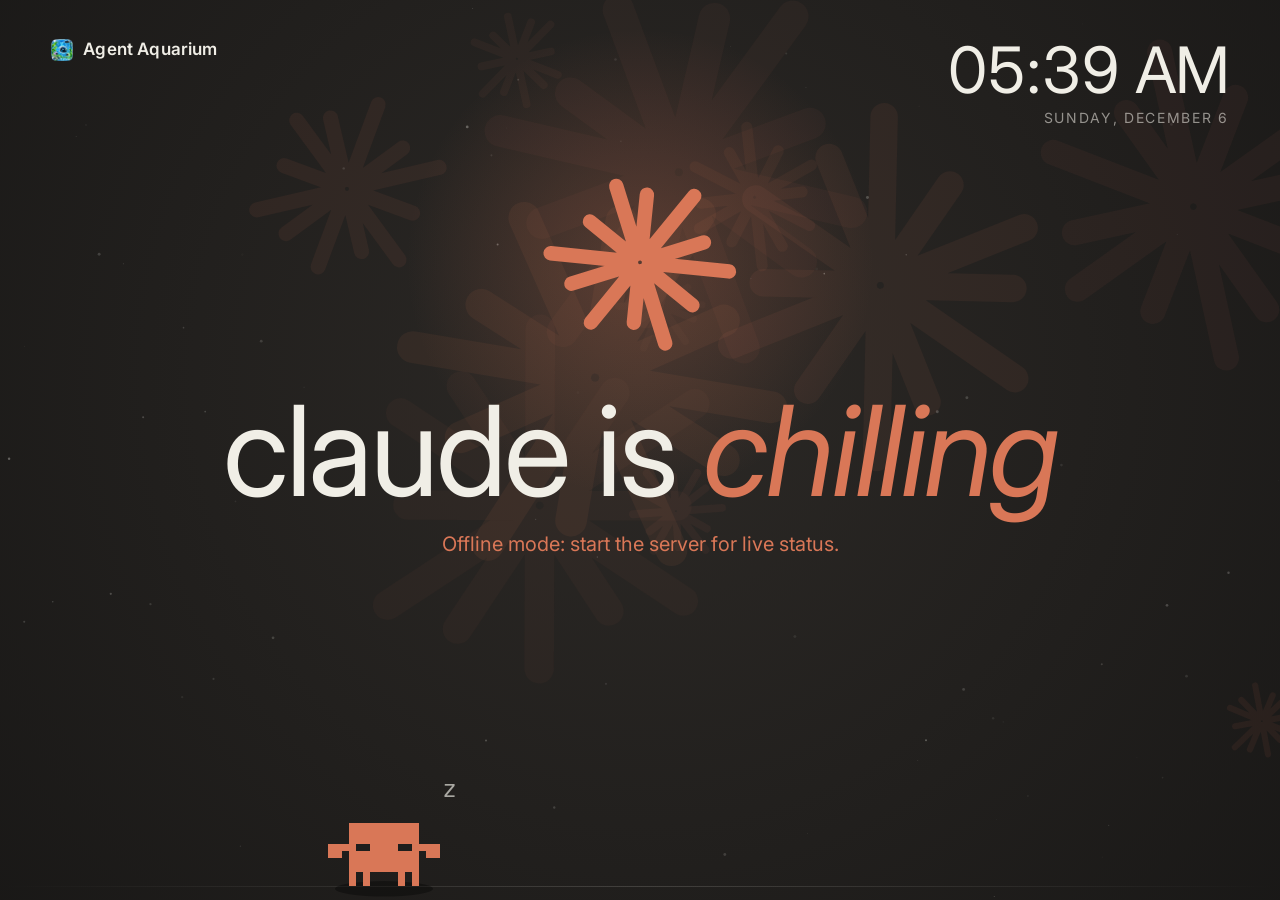
==== commit a8273729: "Live demo: rebuilt from the 0.10.0 lock screen (task cards, centered headline)" ====
--- a/demo/index.html
+++ b/demo/index.html
@@ -420,7 +420,7 @@
 }
 const THUMB = qs.has("thumb"); // tiny live preview inside the settings window: cheaper rendering, no controls
 const ALL_THEMES = ["warm", "pixel", "cosmic", "aquarium"];
-let THEMES = ["warm", "pixel", "cosmic", "aquarium"];
+let THEMES = ["warm", "pixel", "cosmic", "aquarium"]; // public themes; the server can add hidden ones
 const THEME_NAMES = { warm: "Warm", pixel: "Retro pixel", cosmic: "Cosmic", aquarium: "Aquarium" };
 
 const store = {
@@ -1105,6 +1105,7 @@
       drawConfetti(g, dt);
     },
   },
+
 };
 
 const CONFETTI = {
@@ -1116,6 +1117,7 @@
 
 // The Agent Aquarium logo (brand/agent-aquarium-120.png), 48px for the 22px header mark.
 const MARK = '<img class="mark" alt="" src="[data-uri]">';
+const THEME_HOOKS = {};
 const BRAND = {
   warm: () => `${MARK}<span>Agent Aquarium</span>`,
   pixel: () => `<span>&gt; AQUARIUM.EXE</span>`,
@@ -1418,6 +1420,7 @@
   config.theme = name;
   document.documentElement.dataset.theme = name;
   $("#brand").innerHTML = BRAND[name]();
+  THEME_HOOKS[name]?.(); // a theme's extras, e.g. an animated logo in its brand
   walker.x = -1; Z.list = []; confetti = [];
   document.querySelectorAll("#themeBtns button").forEach((b) => b.setAttribute("aria-pressed", String(b.dataset.theme === name)));
   if (W) { measure(); THEME_IMPL[name].init(); }
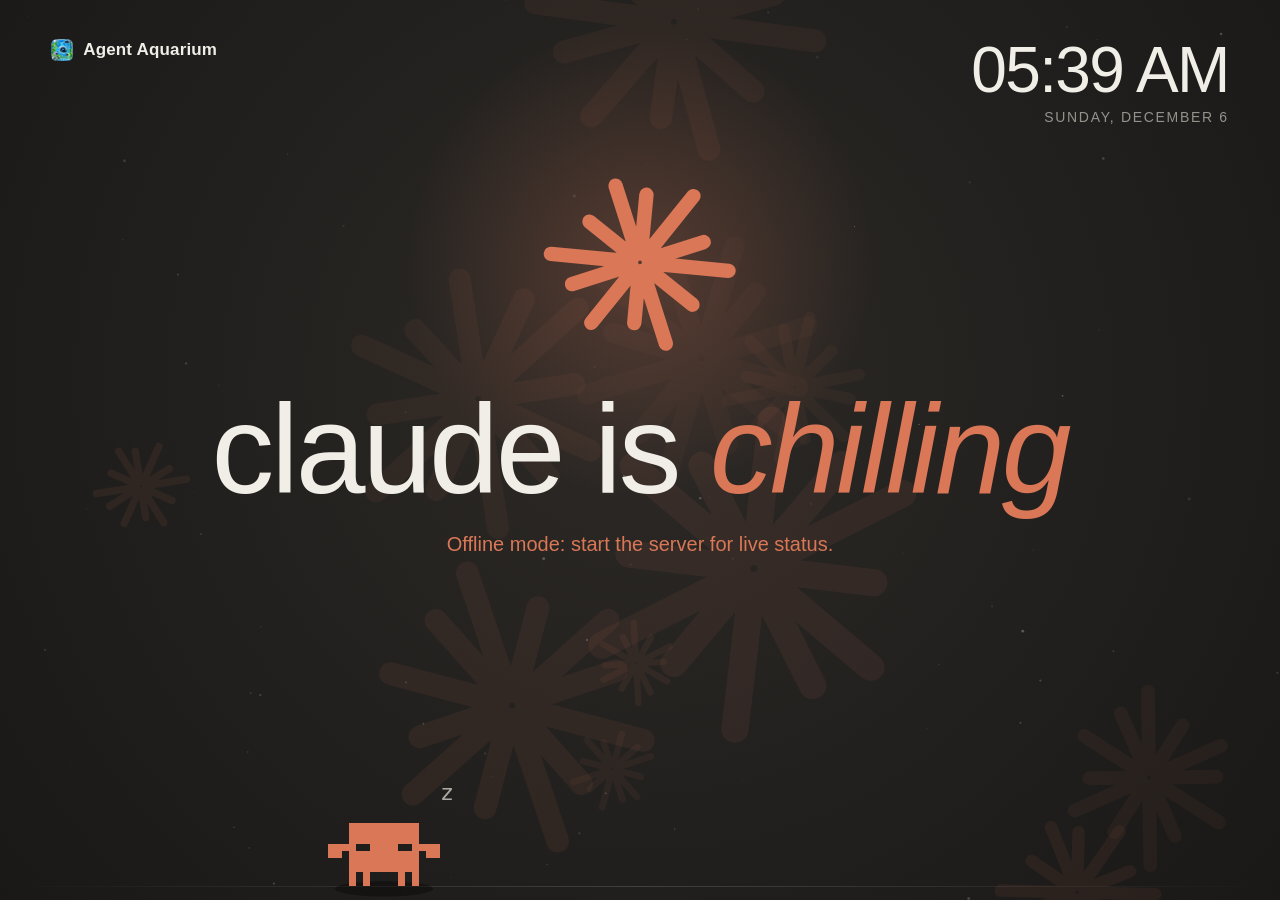
==== commit c5dc6d93: "Homepage and demo: 0.10.1 (demo rebuilt from the clean public page)" ====
--- a/demo/index.html
+++ b/demo/index.html
@@ -7,14 +7,14 @@
 <meta name="robots" content="noindex">
 <link rel="preconnect" href="https://fonts.googleapis.com">
 <link rel="preconnect" href="https://fonts.gstatic.com" crossorigin>
-<link href="https://fonts.googleapis.com/css2?family=Inter:wght@400;500;600;700&family=Press+Start+2P&family=Space+Grotesk:wght@400;500;700&family=VT323&display=swap" rel="stylesheet">
+<link href="https://fonts.googleapis.com/css2?family=Press+Start+2P&family=Space+Grotesk:wght@400;500;700&family=VT323&display=swap" rel="stylesheet">
 <style>
 /* ---------- theme tokens ---------- */
 :root[data-theme="warm"] {
   --bg: #1f1e1d; --fg: #f0eee6; --muted: rgba(240,238,230,.56);
   --accent-base: #d97757; --warn: #f2b350; --ok: #a8c9a0;
   --card: rgba(255,255,255,.045); --card-border: rgba(240,238,230,.1); --card-shadow: none;
-  --head-font: -apple-system, BlinkMacSystemFont, "SF Pro Display", "Inter", sans-serif; --body-font: ui-sans-serif, -apple-system, "Inter", sans-serif;
+  --head-font: -apple-system, BlinkMacSystemFont, "SF Pro Display", sans-serif; --body-font: ui-sans-serif, -apple-system, sans-serif;
   --h-size: clamp(44px, 9.8vw, 142px); --h-weight: 400; --h-track: -0.025em; --em-style: italic;
   --radius: 14px; --body-size: 15px;
 }
@@ -277,7 +277,7 @@
   background: rgba(18, 18, 20, .82); border: 1px solid rgba(255,255,255,.1);
   box-shadow: 0 20px 50px -12px rgba(0,0,0,.55);
   backdrop-filter: blur(18px) saturate(1.4); -webkit-backdrop-filter: blur(18px) saturate(1.4);
-  font: 13px/1.4 ui-sans-serif, -apple-system, "Inter", sans-serif; pointer-events: auto; user-select: auto;
+  font: 13px/1.4 ui-sans-serif, -apple-system, sans-serif; pointer-events: auto; user-select: auto;
 }
 #picker.show { transform: translate(-50%, 0); opacity: 1; }
 #picker .row { display: flex; gap: 8px; align-items: center; flex-wrap: wrap; }
@@ -420,7 +420,7 @@
 }
 const THUMB = qs.has("thumb"); // tiny live preview inside the settings window: cheaper rendering, no controls
 const ALL_THEMES = ["warm", "pixel", "cosmic", "aquarium"];
-let THEMES = ["warm", "pixel", "cosmic", "aquarium"]; // public themes; the server can add hidden ones
+let THEMES = ["warm", "pixel", "cosmic", "aquarium"]; // the server sends the list it offers
 const THEME_NAMES = { warm: "Warm", pixel: "Retro pixel", cosmic: "Cosmic", aquarium: "Aquarium" };
 
 const store = {
@@ -521,20 +521,27 @@
 Object.assign(CRAB, { sneak: sneakRows(0), sneakL: sneakRows(-1), sneakR: sneakRows(1) });
 const LEGS = [["...X.X....X.X...", "...X.X....X.X..."], ["....X.X..X.X....", "....X.X..X.X...."]];
 const SNEAK_LEGS = [["..X..X....X..X.."], [".X..X......X..X."]];
-const crabRows = (pose) => (pose.startsWith("sneak") ? 5 : 9);
+// The mascot's sprites: 16-wide rows ("X" body, "E" eyes), legs per step, and the row the eyes blink on.
+const CRAB_MASCOT = { poses: CRAB, legs: LEGS, sneakLegs: SNEAK_LEGS, eyeRow: 2 };
+let mascot = CRAB_MASCOT;
+const crabRows = (pose) => mascot.poses[pose].length + (pose.startsWith("sneak") ? mascot.sneakLegs : mascot.legs)[0].length;
 function drawCrab(g, cx, by, ps, pose, leg, body, eye, blink) {
-  const rows = CRAB[pose].concat((pose.startsWith("sneak") ? SNEAK_LEGS : LEGS)[leg]);
+  const m = mascot, rows = m.poses[pose].concat((pose.startsWith("sneak") ? m.sneakLegs : m.legs)[leg]);
   const x0 = Math.round(cx - 8 * ps), y0 = Math.round(by - rows.length * ps);
-  for (let r = 0; r < rows.length; r++) {
-    const row = rows[r];
-    for (let c = 0; c < 16; c++) {
-      let ch = row[c];
-      if (ch === ".") continue;
-      if (ch === "E" && blink && r === 2) ch = "X";
-      g.fillStyle = ch === "E" ? eye : body;
-      g.fillRect(x0 + c * ps, y0 + r * ps, ps, ps);
+  const paint = (dx, dy, color) => {
+    for (let r = 0; r < rows.length; r++) {
+      const row = rows[r];
+      for (let c = 0; c < 16; c++) {
+        let ch = row[c];
+        if (ch === ".") continue;
+        if (ch === "E" && blink && r === m.eyeRow) ch = "X";
+        let fill = ch === "E" ? eye : body;
+        g.fillStyle = color || fill;
+        g.fillRect(x0 + c * ps + dx, y0 + r * ps + dy, ps, ps);
+      }
     }
-  }
+  };
+  paint(0, 0);
 }
 
 /* ---------- shared crab behaviour ---------- */
@@ -1117,7 +1124,6 @@
 
 // The Agent Aquarium logo (brand/agent-aquarium-120.png), 48px for the 22px header mark.
 const MARK = '<img class="mark" alt="" src="[data-uri]">';
-const THEME_HOOKS = {};
 const BRAND = {
   warm: () => `${MARK}<span>Agent Aquarium</span>`,
   pixel: () => `<span>&gt; AQUARIUM.EXE</span>`,
@@ -1269,7 +1275,8 @@
   if (state === "working") return `${who} is <em>working</em>`;
   if (state === "waiting") return `${who} <em>needs you</em>`;
   if (state === "done") return `${who} is <em>done</em>`;
-  return `${who} is <em>${IDLE_WORDS[idleIdx % IDLE_WORDS.length]}</em>`;
+  let words = IDLE_WORDS;
+  return `${who} is <em>${words[idleIdx % words.length]}</em>`;
 }
 function setHeadline(html) {
   const h = $("#headline");
@@ -1302,7 +1309,8 @@
   if (D.state === "working") return `${VERBS[verbIdx % VERBS.length]}…`;
   if (D.state === "waiting") return "Blocked on you. Come say hi.";
   if (D.state === "done") return "All wrapped up. Ready for the next one.";
-  return online || demo ? "No active sessions. The crab is resting." : "Offline mode: start the server for live status.";
+  let resting = "The crab is resting.";
+  return online || demo ? `No active sessions. ${resting}` : "Offline mode: start the server for live status.";
 }
 function nowlineHTML(D) {
   const f = D.focus, now = Date.now();
@@ -1420,7 +1428,7 @@
   config.theme = name;
   document.documentElement.dataset.theme = name;
   $("#brand").innerHTML = BRAND[name]();
-  THEME_HOOKS[name]?.(); // a theme's extras, e.g. an animated logo in its brand
+  mascot = CRAB_MASCOT;
   walker.x = -1; Z.list = []; confetti = [];
   document.querySelectorAll("#themeBtns button").forEach((b) => b.setAttribute("aria-pressed", String(b.dataset.theme === name)));
   if (W) { measure(); THEME_IMPL[name].init(); }
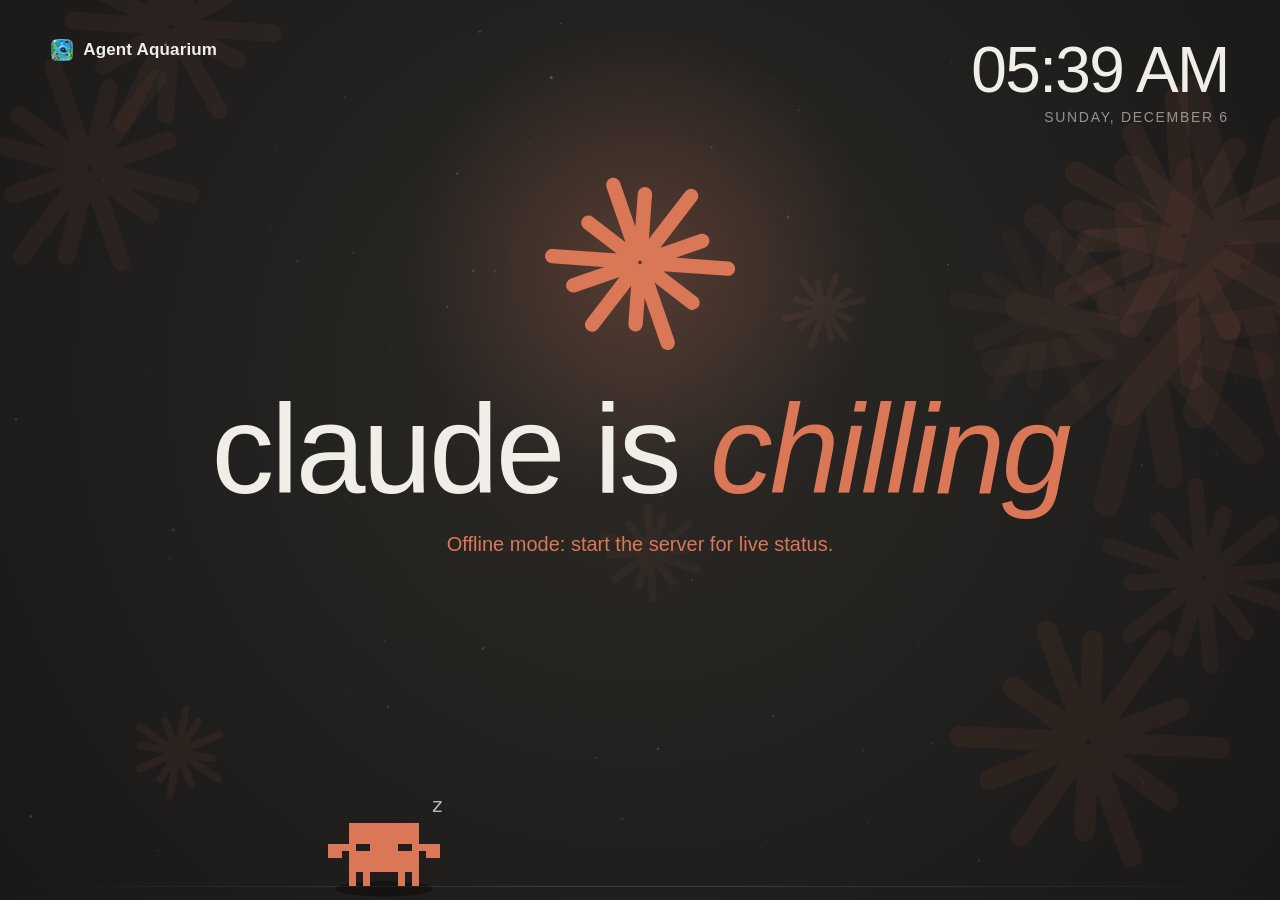
==== commit 32ba4fc3: "Homepage and demo: 0.10.2" ====
--- a/demo/index.html
+++ b/demo/index.html
@@ -360,7 +360,9 @@
 const qs = new URLSearchParams(location.search);
 const SCREENSAVER = qs.has("screensaver");
 // The app's always-on display mode: the scene full screen on a display, all the time. No controls there either.
-const KIOSK = SCREENSAVER || qs.has("display");
+// "preview" is the app's Preview lock screen window: the same scene in an ordinary window, cursor kept.
+const PREVIEW = qs.has("preview");
+const KIOSK = SCREENSAVER || qs.has("display") || PREVIEW;
 // Called by the screensaver: true while macOS shows its lock screen (with its own clock) on top of us.
 // Our clock fades out and the calendar card glides up into its place, then both reverse. It's all
 // transforms, so nothing else on the page moves. Progress is computed from elapsed time, and is
@@ -1816,7 +1818,7 @@
 buildPicker();
 setTheme(config.theme, false);
 if (qs.get("demo")) setDemo(qs.get("demo"));
-if (KIOSK || THUMB) document.body.classList.add("hide-cursor");
+if ((KIOSK && !PREVIEW) || THUMB) document.body.classList.add("hide-cursor");
 resize();
 addEventListener("resize", resize);
 document.fonts?.ready.then(measure);
@@ -1847,6 +1849,62 @@
 }
 requestAnimationFrame(frame);
 setInterval(measure, 2000);
+/* ---------- preview: macOS's lock UI on hover ---------- */
+// In the app's Lock Screen Preview, pointing at the scene works like touching a locked Mac: macOS draws its clock,
+// your picture, name and password field over the screensaver (drawn here like the website demo does), and the page
+// makes room exactly as on the real lock screen. They go 29.4 s after the last input, or when the pointer leaves,
+// so both looks can be checked: the screensaver alone, and with macOS's sign-in on top.
+if (PREVIEW) {
+  const css = document.createElement("style");
+  css.textContent = `
+    .pv-mac { position: fixed; inset: 0; z-index: 50; pointer-events: none; color: #fff; text-align: center;
+      font-family: -apple-system, BlinkMacSystemFont, "SF Pro Display", sans-serif; text-shadow: 0 1px 12px rgba(0, 0, 0, .25);
+      opacity: 0; transition: opacity .45s ease; }
+    .pv-mac.on { opacity: 1; }
+    .pv-mac-clock { position: absolute; left: 0; right: 0; top: 54px; }
+    .pv-mac-date { font-size: 24px; font-weight: 600; opacity: .88; }
+    .pv-mac-time { margin-top: -6px; font-size: 128px; line-height: 1.05; font-weight: 700; letter-spacing: -.02em; font-variant-numeric: tabular-nums; opacity: .92; }
+    .pv-mac-login { position: absolute; left: 50%; bottom: 46px; transform: translateX(-50%); display: grid; justify-items: center; gap: 8px; }
+    .pv-mac-pfp { width: 56px; height: 56px; border-radius: 50%; overflow: hidden; background: linear-gradient(180deg, #b8bec7, #8a919c); box-shadow: 0 4px 14px rgba(0, 0, 0, .3); }
+    .pv-mac-pfp svg { width: 100%; height: 100%; fill: #eef0f3; }
+    .pv-mac-name { font-size: 15px; font-weight: 600; }
+    .pv-mac-field { width: 172px; padding: 6px 14px; border-radius: 999px; background: rgba(255, 255, 255, .22); backdrop-filter: blur(16px);
+      -webkit-backdrop-filter: blur(16px); font-size: 13px; color: rgba(255, 255, 255, .62); text-align: left; text-shadow: none; }
+    .pv-mac-hint { font-size: 12px; opacity: .72; }
+    @media (prefers-reduced-motion: reduce) { .pv-mac { transition: none; } }`;
+  document.head.append(css);
+  const mac = document.createElement("div");
+  mac.className = "pv-mac";
+  mac.setAttribute("aria-hidden", "true");
+  mac.innerHTML = `<div class="pv-mac-clock"><div class="pv-mac-date"></div><div class="pv-mac-time"></div></div>
+    <div class="pv-mac-login"><div class="pv-mac-pfp"><svg viewBox="0 0 64 64"><circle cx="32" cy="25" r="11"/><path d="M12 54c2-11 10-17 20-17s18 6 20 17"/></svg></div>
+    <div class="pv-mac-name"></div><div class="pv-mac-field">Enter Password</div><div class="pv-mac-hint">Touch ID or Enter Password</div></div>`;
+  mac.querySelector(".pv-mac-name").textContent = qs.get("user") || "Your Name";
+  document.body.append(mac);
+
+  const LOCK_UI_TIMEOUT = 29400; // what loginwindow uses (see the screensaver)
+  let lastInput = 0, shown = false;
+  const show = (on) => {
+    if (on === shown) return;
+    shown = on;
+    mac.classList.toggle("on", on);
+    window.setSystemLockUI(on);
+  };
+  const touched = () => { lastInput = Date.now(); show(true); };
+  for (const ev of ["pointerenter", "pointermove", "pointerdown", "keydown", "wheel"]) document.addEventListener(ev, touched, { passive: true });
+  document.documentElement.addEventListener("pointerleave", () => show(false));
+  addEventListener("blur", () => show(false));
+  setInterval(() => { if (shown && Date.now() - lastInput >= LOCK_UI_TIMEOUT) show(false); }, 100);
+  // macOS's lock-screen clock: date above, hours and minutes without AM/PM.
+  const tick = () => {
+    const now = new Date();
+    mac.querySelector(".pv-mac-date").textContent = now.toLocaleDateString([], { weekday: "long", month: "long", day: "numeric" });
+    mac.querySelector(".pv-mac-time").textContent = new Intl.DateTimeFormat([], { hour: "numeric", minute: "2-digit" })
+      .formatToParts(now).filter((x) => x.type !== "dayPeriod").map((x) => x.value).join("").trim();
+  };
+  tick();
+  setInterval(tick, 1000);
+}
 </script>
 </body>
 </html>
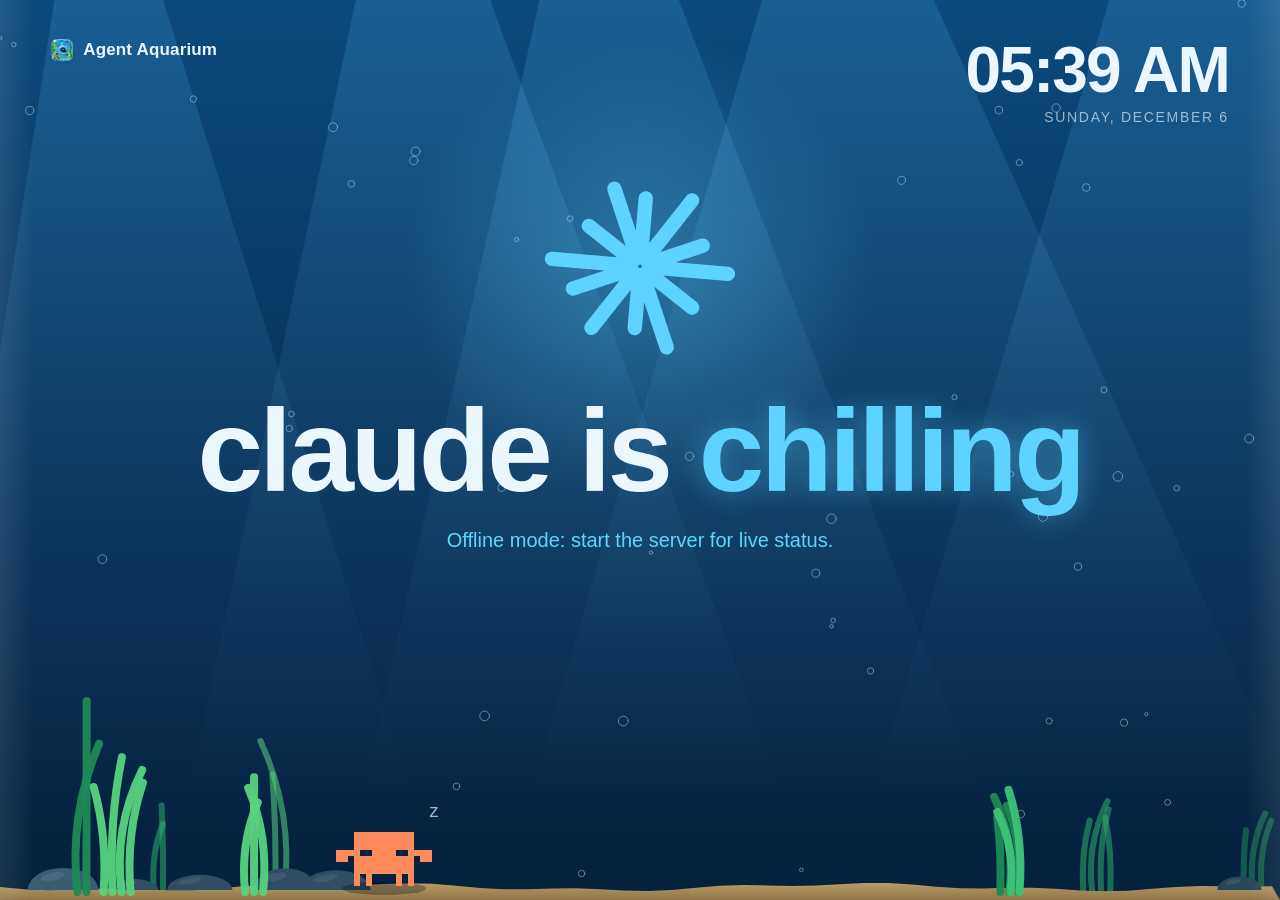
==== commit 161eef83: "Homepage and demo: 0.10.3" ====
--- a/demo/index.html
+++ b/demo/index.html
@@ -1,5 +1,5 @@
 <!doctype html>
-<html lang="en" data-theme="warm">
+<html lang="en" data-theme="aquarium" class="fonts-wait">
 <head>
 <meta charset="utf-8">
 <meta name="viewport" content="width=device-width, initial-scale=1">
@@ -60,7 +60,10 @@
 canvas#sky { position: fixed; inset: 0; width: 100%; height: 100%; display: none; }
 :root[data-theme="cosmic"] canvas#sky { display: block; }
 
+/* Text waits for the theme's web fonts (see boot), so the layout, and which session cards fit, doesn't jump. */
+:root.fonts-wait #ui { opacity: 0; }
 #ui {
+  transition: opacity .25s ease;
   position: fixed; inset: 0; z-index: 1; display: grid; grid-template-rows: auto 1fr;
   padding: clamp(16px, 3vw, 40px) clamp(16px, 4vw, 56px);
   padding-bottom: var(--lane); /* the crab's walking lane */
@@ -421,8 +424,8 @@
   el.style.transform = noteFit.s === 1 ? "" : `scale(${noteFit.s.toFixed(4)})`;
 }
 const THUMB = qs.has("thumb"); // tiny live preview inside the settings window: cheaper rendering, no controls
-const ALL_THEMES = ["warm", "pixel", "cosmic", "aquarium"];
-let THEMES = ["warm", "pixel", "cosmic", "aquarium"]; // the server sends the list it offers
+const ALL_THEMES = ["aquarium", "warm", "pixel", "cosmic"]; // the first is the default
+let THEMES = ALL_THEMES.slice(); // the server sends the list it offers
 const THEME_NAMES = { warm: "Warm", pixel: "Retro pixel", cosmic: "Cosmic", aquarium: "Aquarium" };
 
 const store = {
@@ -437,13 +440,13 @@
 
 /* ---------- state ---------- */
 let config = {
-  theme: qs.get("theme") || store.get("cl.theme") || "warm",
+  theme: qs.get("theme") || store.get("cl.theme") || ALL_THEMES[0],
   customText: qs.get("text") ?? store.get("cl.text") ?? "",
   showDetails: store.get("cl.details") !== "0",
   calTitles: true,
   showUsage: false, // off until you turn it on
 };
-if (!ALL_THEMES.includes(config.theme)) config.theme = "warm";
+if (!ALL_THEMES.includes(config.theme)) config.theme = ALL_THEMES[0];
 const themeFromUrl = qs.has("theme");
 let sessions = [];
 let calendar = { events: [], feeds: [] };
@@ -547,7 +550,7 @@
 }
 
 /* ---------- shared crab behaviour ---------- */
-const walker = { x: -1, dir: 1, t: 0, duck: 0, step: 0 };
+const walker = { x: -1, dir: 1, t: 0, duck: 0, step: 0, fly: 0, plan: null }; // fly/plan: the astronaut's jetpack (drawGroundCrab)
 // sneaking: crouched under macOS's password field (see drawGroundCrab).
 function stepWalker(dt, state, ps, w, targetX, sneaking = false) {
   const k = walker; k.t += dt;
@@ -620,28 +623,124 @@
   g.fillStyle = ink; g.font = `700 ${Math.max(5, Math.round(ps * 3.4))}px ${font}`;
   g.textAlign = "center"; g.textBaseline = "middle"; g.fillText(ch, x, y + ps * 0.3); g.textBaseline = "alphabetic";
 }
+// Cosmic's walking crab is an astronaut, in pixel art on the crab's own 16-wide grid: a round glass helmet (rim, tint,
+// shine, a glint on the face) whose back half sits behind the crab, so its claws poke out through the sides, a collar ring with rivets in
+// front, and an antenna whose light blinks in the status color. Rows start `from` rows above the shell's top row.
+// Sneaking under macOS's password field it wears a flat one, only a row taller than the crab, without the antenna.
+const HELMET = {
+  tall: { from: -5, rows: [
+    "..........L.....",
+    "..........A.....",
+    ".....OOOOOO.....",
+    "...OOWWGGGGOO...",
+    "..OGWGGGGGGGGO..",
+    "..OGGGGGGGGGGO..",
+    "..OGGGGGGGGGgO..",
+    "..OGGGGGGGGGgO..",
+    "..OGGGGGGGGGGO..",
+    "..OGGGGGGGGGGO..",
+    "..SsSSSSSSSSsS..",
+  ] },
+  flat: { from: -1, rows: [
+    "....OOOOOOOO....",
+    "...OWGGGGGGGO...",
+    "..OGGGGGGGGGgO..",
+    "..SsSSSSSSSSsS..",
+  ] },
+};
+const HELMET_INK = { O: "rgba(226,234,250,.95)", G: "rgba(185,205,255,.3)", W: "#ffffff", g: "rgba(255,255,255,.38)", A: "#9aa6bd", S: "#c7d0e2", s: "#7f8aa3" };
+const HELMET_BACK = "OGAL"; // drawn before the crab; the rest after it
+function drawHelmet(g, ps, pose, front, light, t) {
+  const h = pose.startsWith("sneak") ? HELMET.flat : HELMET.tall;
+  const x0 = Math.round(-8 * ps), y0 = Math.round(-crabRows(pose) * ps);
+  const lit = Math.sin(t * (light.fast ? 9 : 3.2)) > -0.2; // the antenna light blinks, faster when you're needed
+  for (let r = 0; r < h.rows.length; r++) {
+    for (let c = 0; c < 16; c++) {
+      const ch = h.rows[r][c];
+      if (ch === "." || HELMET_BACK.includes(ch) === front) continue;
+      if (ch === "L" && !lit) continue;
+      g.fillStyle = ch === "L" ? light.color : HELMET_INK[ch];
+      g.fillRect(x0 + c * ps, y0 + (h.from + r) * ps, ps, ps);
+    }
+  }
+}
+// ...and a jetpack: two tanks behind it that peek out at its shoulders beside the helmet (rounded tops, a t stripe,
+// N nozzles), rows from the shell's top row like HELMET. Flying, the nozzles fire flickering flames that burn behind
+// the claws and come out below them, and drop sparks. Not worn in the flat sneak (it's crawling then).
+const JETPACK = { from: -2, rows: [".T............T.", "TT............TT", "tt............tt", "TT............TT", "NN............NN"] };
+const JET_INK = { T: "#b8c2d6", t: "#ff9a76", N: "#5d6780" };
+const FLAME = ["#ffffff", "#fff3b0", "#ffd36b", "#ffb057", "#ff8a4c", "#ff6b4c", "#e0483f"];
+const sparks = [];
+function drawJetpack(g, ps, pose, fire, t) {
+  if (pose.startsWith("sneak")) return;
+  const x0 = Math.round(-8 * ps), y0 = Math.round(-crabRows(pose) * ps), J = JETPACK;
+  if (fire > 0.05) {
+    const ny = y0 + (J.from + J.rows.length) * ps; // just under the nozzles
+    for (const [i, c0] of [0, 14].entries()) {
+      const n = Math.round(fire * (8.5 + 1.6 * Math.sin(t * 29 + i * 2.1) + 0.9 * Math.sin(t * 13 + i)));
+      for (let k = 0; k < n; k++) {
+        g.fillStyle = FLAME[Math.min(FLAME.length - 1, Math.floor((k / n) * FLAME.length))];
+        if (k < n - 2) g.fillRect(x0 + c0 * ps, ny + k * ps, ps * 2, ps); // full width, then a flickering 1-wide tip
+        else g.fillRect(x0 + (c0 + ((Math.floor(t * 20) + k + i) % 2)) * ps, ny + k * ps, ps, ps);
+      }
+    }
+  }
+  for (let r = 0; r < J.rows.length; r++)
+    for (let c = 0; c < 16; c++) {
+      const ch = J.rows[r][c];
+      if (ch === ".") continue;
+      g.fillStyle = JET_INK[ch]; g.fillRect(x0 + c * ps, y0 + (J.from + r) * ps, ps, ps);
+    }
+}
+// The sparks live in screen space so they fall away behind a flying crab instead of following it.
+function drawSparks(g, dt, x, y, ps, fire) {
+  if (fire > 0.3 && Math.random() < dt * 30) for (const side of [-1, 1]) sparks.push({ x: x + side * 7 * ps + rand(-ps, ps) / 2, y, vy: rand(40, 110), life: rand(0.25, 0.6) });
+  for (let i = sparks.length - 1; i >= 0; i--) {
+    const s = sparks[i]; s.life -= dt; s.y += s.vy * dt;
+    if (s.life <= 0) { sparks.splice(i, 1); continue; }
+    g.globalAlpha = Math.min(1, s.life * 3); g.fillStyle = FLAME[1 + (i % 2)];
+    g.fillRect(Math.round(s.x), Math.round(s.y), Math.max(1, ps / 2), Math.max(1, ps / 2));
+  }
+  g.globalAlpha = 1;
+}
 // macOS draws the password field and "Touch ID or Enter Password" over the bottom center of the
 // lock screen once you move the mouse: while that's showing (lockUI.to, set by the screensaver),
 // the crab sneaks under them (crouched, tiptoeing, peeking up) and waits for you beside them. The
 // rest of the time it keeps its usual moves, like running to the center and jumping with "!".
 const LOGIN_HALF = 94; // half their width, in CSS px (112 started the crawl early and ended it late, per Dan on the real lock screen)
-function drawGroundCrab(g, dt, S, p, ps, w, ground, font, round = true, k = 1) {
+// How high the jetpacking crab flies to clear the whole sign-in (your picture, name, field and hint), from the ground,
+// in CSS px. An estimate of macOS's layout, like LOGIN_HALF: tune it if the crab clips the picture on the real lock screen.
+const LOGIN_TOP = 200;
+// gear "astro" (Cosmic): helmet and jetpack, and at the sign-in it picks, each time, to crawl under it or fly over it.
+function drawGroundCrab(g, dt, S, p, ps, w, ground, font, round = true, k = 1, gear = null) {
   const mid = w / 2, edge = LOGIN_HALF / k + 8 * ps, loginUp = lockUI.to === 1 && S.state !== "idle";
   const target = S.state === "waiting" && loginUp ? S.crabTarget + edge + ps * 4 : S.crabTarget;
   // Crouch just before the leading claw reaches the field; stand as the trailing claw clears it.
   const off = walker.x < 0 ? Infinity : walker.x - mid;
   const ahead = S.state === "working" ? -off * walker.dir : -Math.abs(off); // > 0 while still approaching
   const under = loginUp && (ahead > 0 ? ahead < edge + ps * 0.5 : -ahead < edge) ? 1 : 0;
-  walker.duck += (under - walker.duck) * Math.min(1, dt * 14);
+  // The astronaut decides as it nears the sign-in (a bit earlier than the crawl starts, to take off in time).
+  const near = loginUp && (ahead > 0 ? ahead < edge + ps * 14 : -ahead < edge + ps * 2);
+  if (!near) walker.plan = null;
+  else if (!walker.plan) walker.plan = gear === "astro" && Math.random() < 0.5 ? "fly" : "crawl";
+  const flying = walker.plan === "fly";
+  walker.fly = (walker.fly || 0) + ((flying && near ? 1 : 0) - (walker.fly || 0)) * Math.min(1, dt * 2.2);
+  walker.duck += ((flying ? 0 : under) - walker.duck) * Math.min(1, dt * 14);
   const c = stepWalker(dt, S.state, ps, w, target, walker.duck > 0.85);
+  if (walker.fly > 0.05 && S.state === "working") { walker.x += walker.dir * ps * 6 * walker.fly * dt; c.x = walker.x; } // a bit faster in the air
   const dip = c.pose.startsWith("sneak") ? 0 : walker.duck; // the quick crouch into and out of the sneak
-  const sy = 1 - 0.45 * dip, sx = 1 + 0.1 * dip, lift = c.lift * (1 - walker.duck);
+  const hover = walker.fly * (LOGIN_TOP / k + Math.sin(walker.t * 3) * ps * 0.6);
+  const sy = 1 - 0.45 * dip, sx = 1 + 0.1 * dip, lift = c.lift * (1 - walker.duck) * (1 - walker.fly) + hover;
   const by = ground - lift, top = by - ps * crabRows(c.pose) * sy;
   g.fillStyle = p.shadow; g.beginPath();
-  g.ellipse(c.x, ground + ps * 0.4, ps * 7 * sx * (1 - lift / (ps * 9)), Math.max(1, ps * 1.1), 0, 0, TAU); g.fill();
+  g.ellipse(c.x, ground + ps * 0.4, ps * 7 * sx * Math.max(0.15, 1 - lift / (ps * 9)), Math.max(1, ps * 1.1), 0, 0, TAU); g.fill();
   g.save(); g.translate(c.x, by); g.scale(sx, sy);
+  const light = { color: stateColor(p, S.state), fast: S.state === "waiting" }, now = performance.now() / 1000;
+  if (gear === "astro") { drawJetpack(g, ps, c.pose, walker.fly, now); drawHelmet(g, ps, c.pose, false, light, now); }
   drawCrab(g, 0, 0, ps, c.pose, c.leg, p.crab, p.eye, c.blink);
+  if (gear === "astro") drawHelmet(g, ps, c.pose, true, light, now);
   g.restore();
+  if (gear === "astro") drawSparks(g, dt, c.x, by + ps * 2, ps, walker.fly);
   if (S.state === "waiting") bubble(g, c.x + ps * 9, top - ps * 4, ps, p.warn, p.eye, "!", font, round);
   if (S.state === "idle") zzz(g, dt, c.x + ps * 6, top, ps, p.fg, font);
 }
@@ -905,6 +1004,11 @@
         if (i === 0 && S.state === "idle") zzz(g, dt, c.x + c.ps * 6, c.y - c.ps * 5, c.ps, p.fg, "Space Grotesk, sans-serif");
         if (S.state === "waiting") bubble(g, c.x + c.ps * 9, c.y - c.ps * 9, c.ps, p.warn, p.eye, "!", "Space Grotesk, sans-serif");
       });
+      // The walking crab, in an astronaut helmet, on a faint horizon.
+      const gl = g.createLinearGradient(0, 0, W, 0);
+      gl.addColorStop(0, "rgba(196,167,255,0)"); gl.addColorStop(0.5, "rgba(196,167,255,.22)"); gl.addColorStop(1, "rgba(196,167,255,0)");
+      g.fillStyle = gl; g.fillRect(0, L.ground, W, 1);
+      drawGroundCrab(g, dt, S, p, Math.round(clamp(W / 190, 4, 9)), W, L.ground, "Space Grotesk, sans-serif", true, 1, "astro");
       drawConfetti(g, dt);
     },
   },
@@ -1151,6 +1255,12 @@
 }
 const RANK = { waiting: 0, working: 1, thinking: 1, done: 2, idle: 3 };
 const DONE_MS = 10 * 60e3;
+// A working session that hasn't reported anything for a while has probably stalled (an interrupted turn sends no
+// Stop): it drops below the ones really working and the recently finished ones, and isn't picked for the headline.
+// "Thinking" reports often, so 5 min; inside one tool (a long build, say) nothing arrives until it ends, so 20 min.
+const isWorking = (s) => s.state === "working" || s.state === "thinking";
+const isActive = (s, now) => now - (s.updated_at || 0) <= (s.state === "thinking" ? 5 : 20) * 60e3;
+const activeRank = (s, now) => (isWorking(s) && !isActive(s, now) ? 2.5 : RANK[s.state]);
 // Several sessions in the same state: stay on one and rotate every 12s, instead of jumping
 // to whichever session ran a tool most recently (which would flicker on every tool call).
 const ROTATE_MS = 12000;
@@ -1172,9 +1282,11 @@
     if (s.state === "idle") return false;
     if (s.state === "done") return now - (s.done_at || s.updated_at || 0) < DONE_MS;
     return now - (s.updated_at || 0) < 45 * 60e3;
-  }).sort((a, b) => RANK[a.state] - RANK[b.state] || b.updated_at - a.updated_at);
+  }).sort((a, b) => activeRank(a, now) - activeRank(b, now) || b.updated_at - a.updated_at);
   const waiting = live.filter((s) => s.state === "waiting");
-  const working = live.filter((s) => s.state === "working" || s.state === "thinking");
+  const allWorking = live.filter(isWorking);
+  const active = allWorking.filter((s) => isActive(s, now));
+  const working = active.length ? active : allWorking;
   const done = live.find((s) => s.state === "done");
   if (waiting.length) return { state: "waiting", ...pickFocus(waiting, now), live };
   // Prefer sessions with a task list so the list doesn't vanish whenever the rotation lands
@@ -1257,7 +1369,8 @@
 }
 function usageCard() {
   const u = demo ? demoUsage() : usage, now = Date.now();
-  if ((config.showUsage !== true && !demo) || !u || (!u.five_hour && !u.seven_day)) return "";
+  // Demos show sample usage (the website), except the settings thumbnails, which follow your Show plan usage switch.
+  if ((config.showUsage !== true && (!demo || THUMB)) || !u || (!u.five_hour && !u.seven_day)) return "";
   const row = (label, w) => {
     if (!w) return "";
     const fresh = w.resets_at <= now; // the window reset since Claude Code last reported it
@@ -1417,7 +1530,8 @@
   if (tm && D.focus && D.focus.task_started) tm.textContent = fmtDur(Date.now() - D.focus.task_started);
 
   const sh = sessionsHTML(D);
-  if (sh !== lastSessHTML) { $("#sessions").innerHTML = sh; lastSessHTML = sh; requestAnimationFrame(measure); }
+  // Refit in the same step (not a frame later), or every redraw would flash the cards that don't fit.
+  if (sh !== lastSessHTML) { $("#sessions").innerHTML = sh; lastSessHTML = sh; fitSessions(); requestAnimationFrame(measure); }
   const d = new Date();
   $("#time").textContent = d.toLocaleTimeString([], { hour: "2-digit", minute: "2-digit" });
   $("#date").textContent = d.toLocaleDateString([], { weekday: "long", month: "long", day: "numeric" });
@@ -1431,7 +1545,7 @@
   document.documentElement.dataset.theme = name;
   $("#brand").innerHTML = BRAND[name]();
   mascot = CRAB_MASCOT;
-  walker.x = -1; Z.list = []; confetti = [];
+  walker.x = -1; walker.fly = 0; walker.plan = null; sparks.length = 0; Z.list = []; confetti = [];
   document.querySelectorAll("#themeBtns button").forEach((b) => b.setAttribute("aria-pressed", String(b.dataset.theme === name)));
   if (W) { measure(); THEME_IMPL[name].init(); }
   if (persist) saveConfig({ theme: name });
@@ -1476,7 +1590,7 @@
 function setThemes(list) {
   const next = ALL_THEMES.filter((t) => list.includes(t));
   if (next.join() !== THEMES.join()) { THEMES = next; buildThemeBtns(); }
-  if (!THEMES.includes(config.theme)) setTheme("warm", false);
+  if (!THEMES.includes(config.theme)) setTheme(THEMES[0], false);
 }
 
 /* ---------- picker UI ---------- */
@@ -1823,6 +1937,10 @@
 addEventListener("resize", resize);
 document.fonts?.ready.then(measure);
 document.fonts?.addEventListener?.("loadingdone", measure);
+// The page starts with the text hidden (class on <html>). resize() above laid it out, which started loading the fonts
+// it uses; show the text once they're in (2 s at most, e.g. offline), already measured.
+Promise.race([document.fonts ? document.fonts.ready : null, new Promise((r) => setTimeout(r, 2000))])
+  .then(() => { measure(); document.documentElement.classList.remove("fonts-wait"); });
 poll();
 setInterval(poll, 1000);
 // The screensaver keeps this page alive, hidden, between activations: refresh the moment it shows.
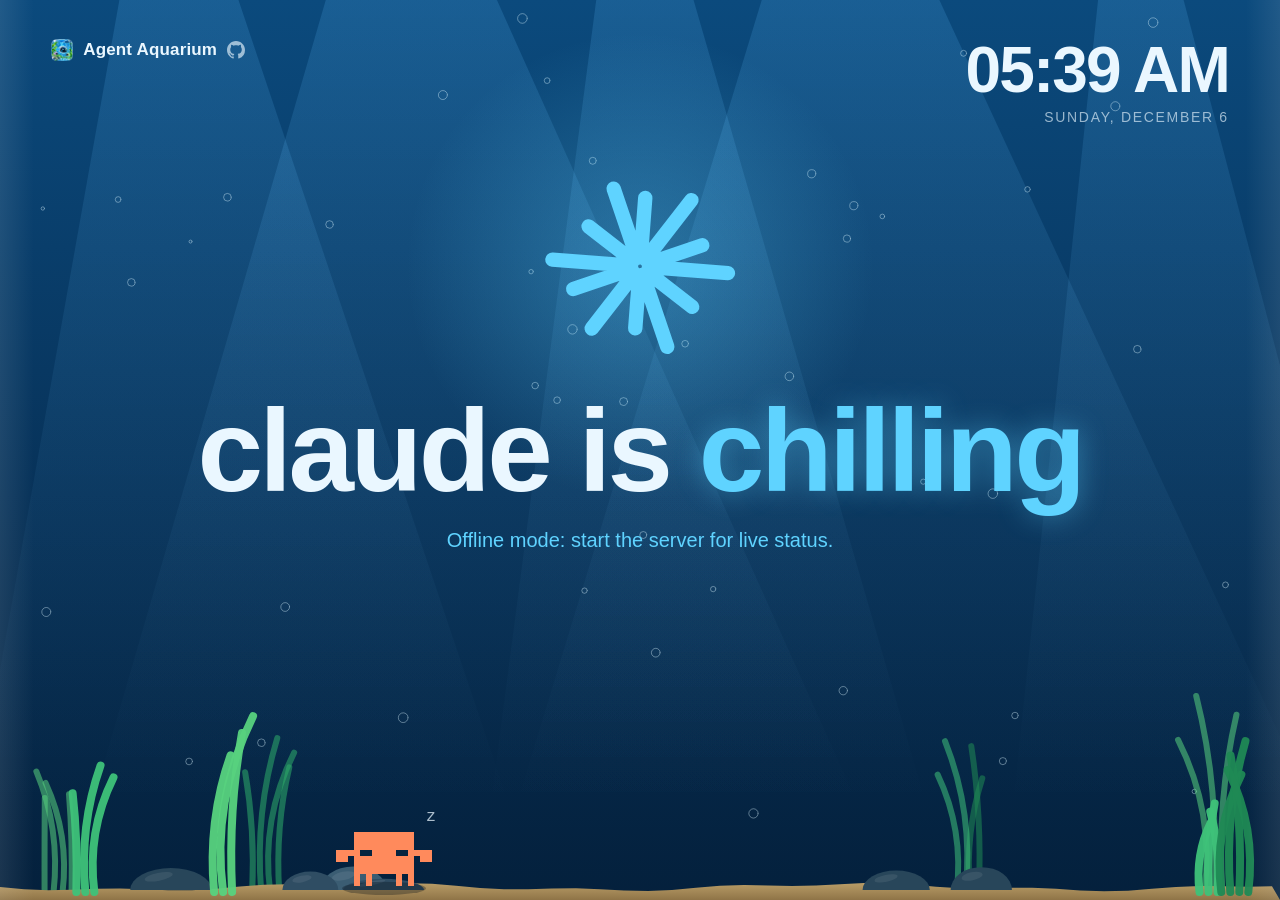
==== commit 10111bf2: "Homepage: 0.10.4 badge, an icon on each feature card; demo: the lock screen's brand in every theme" ====
--- a/demo/index.html
+++ b/demo/index.html
@@ -74,8 +74,8 @@
 header { display: flex; justify-content: space-between; align-items: flex-start; gap: 16px; }
 .brand { display: flex; align-items: center; gap: 10px; font-weight: 600; font-size: 17px; letter-spacing: .01em; }
 .brand svg, .brand .mark { width: 22px; height: 22px; }
-.brand .sub { color: var(--muted); font-weight: 400; }
 .brand .x { color: var(--muted); font-weight: 400; }
+.brand .gh { width: 18px; height: 18px; color: var(--muted); flex: none; } /* "find it on GitHub" */
 .clock { text-align: right; }
 .clock .time {
   font: var(--h-weight) clamp(28px, 5vw, 64px)/1 var(--head-font);
@@ -308,7 +308,6 @@
   #sessions { width: calc(100vw - 2 * var(--side)); }
   .sess { width: 100%; }
   #sessions .sess:nth-child(n+3) { display: none; }
-  .brand .sub { display: none; }
 }
 @media (prefers-reduced-motion: reduce) {
   #alert, .dot, #cal .cdot { animation: none !important; }
@@ -1230,12 +1229,10 @@
 
 // The Agent Aquarium logo (brand/agent-aquarium-120.png), 48px for the 22px header mark.
 const MARK = '<img class="mark" alt="" src="[data-uri]">';
-const BRAND = {
-  warm: () => `${MARK}<span>Agent Aquarium</span>`,
-  pixel: () => `<span>&gt; AQUARIUM.EXE</span>`,
-  cosmic: () => `${MARK}<span>agent aquarium</span><span class="sub">/ mission control</span>`,
-  aquarium: () => `${MARK}<span>Agent Aquarium</span>`,
-};
+// GitHub's mark after the name: search "Agent Aquarium" on GitHub to get it.
+const GITHUB = '<svg class="gh" viewBox="0 0 16 16" role="img" aria-label="on GitHub" fill="currentColor"><path d="M8 0C3.58 0 0 3.58 0 8c0 3.54 2.29 6.53 5.47 7.59.4.07.55-.17.55-.38 0-.19-.01-.82-.01-1.49-2.01.37-2.53-.49-2.69-.94-.09-.23-.48-.94-.82-1.13-.28-.15-.68-.52-.01-.53.63-.01 1.08.58 1.23.82.72 1.21 1.87.87 2.33.66.07-.52.28-.87.51-1.07-1.78-.2-3.64-.89-3.64-3.95 0-.87.31-1.59.82-2.15-.08-.2-.36-1.02.08-2.12 0 0 .67-.21 2.2.82.64-.18 1.32-.27 2-.27.68 0 1.36.09 2 .27 1.53-1.04 2.2-.82 2.2-.82.44 1.1.16 1.92.08 2.12.51.56.82 1.27.82 2.15 0 3.07-1.87 3.75-3.65 3.95.29.25.54.73.54 1.48 0 1.07-.01 1.93-.01 2.2 0 .21.15.46.55.38A8.013 8.013 0 0016 8c0-4.42-3.58-8-8-8z"/></svg>';
+const BRAND_NAME = () => `${MARK}<span>Agent Aquarium</span>${GITHUB}`;
+const BRAND = { warm: BRAND_NAME, pixel: BRAND_NAME, cosmic: BRAND_NAME, aquarium: BRAND_NAME };
 
 /* ---------- status derivation ---------- */
 function makeDemo(kind) {
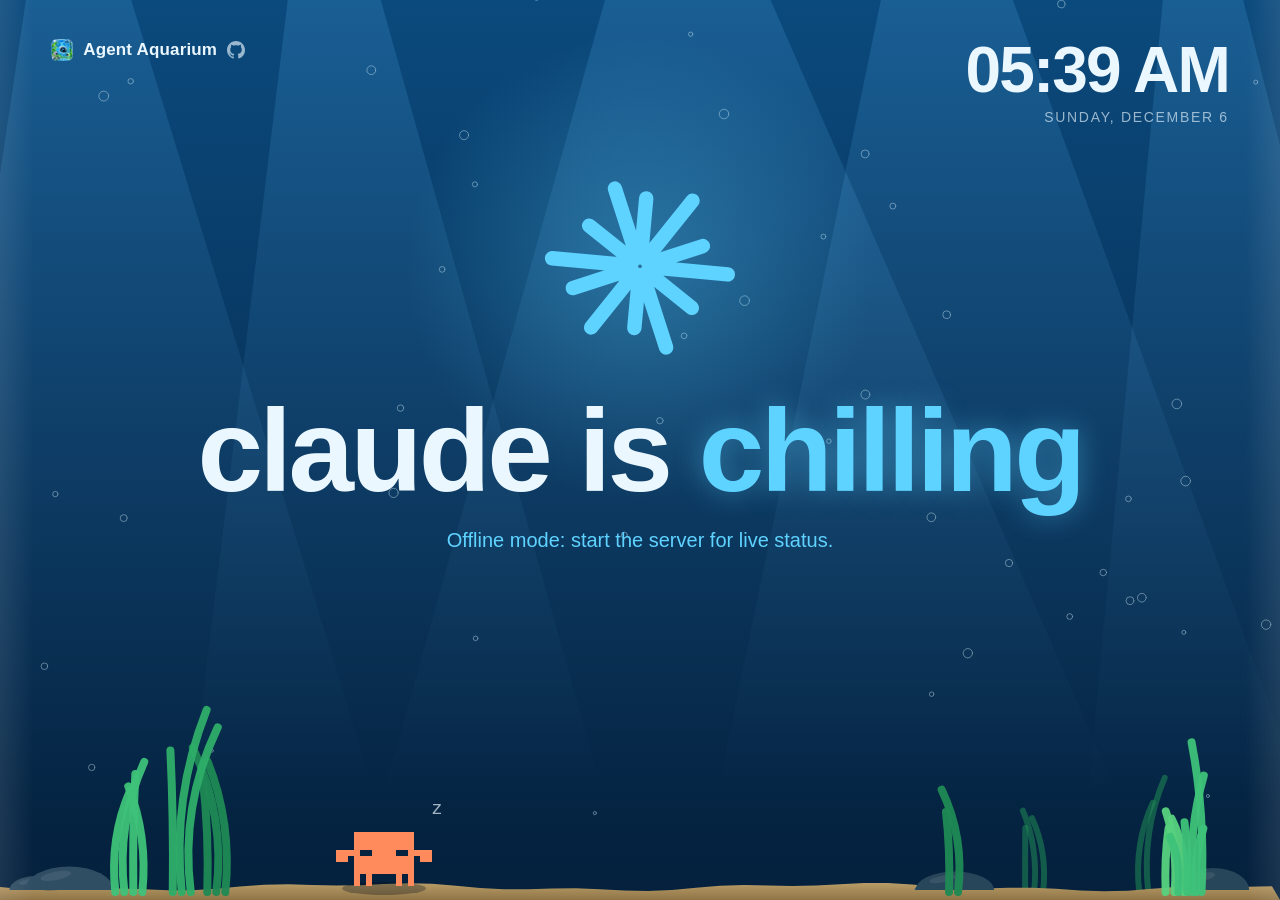
==== commit 25308127: "Homepage: Saves battery card (the battery estimate is gone from settings); demo rebuilt" ====
--- a/demo/index.html
+++ b/demo/index.html
@@ -444,6 +444,7 @@
   showDetails: store.get("cl.details") !== "0",
   calTitles: true,
   showUsage: false, // off until you turn it on
+  powerSaver: true,
 };
 if (!ALL_THEMES.includes(config.theme)) config.theme = ALL_THEMES[0];
 const themeFromUrl = qs.has("theme");
@@ -808,11 +809,20 @@
     if (!hits(more)) return;
   }
 }
-function resize() {
-  const dpr = THUMB ? 1 : Math.min(window.devicePixelRatio || 1, 2);
-  W = innerWidth; H = innerHeight;
+// Power saver: on battery (and on in settings, the default) the scene draws at 30 fps on 1x canvases.
+let onBattery = false;
+const saving = () => onBattery && config.powerSaver !== false && !THUMB;
+let canvasDpr = 0;
+function sizeCanvases() {
+  const dpr = THUMB || saving() ? 1 : Math.min(window.devicePixelRatio || 1, 2);
+  if (dpr === canvasDpr && cv.width === Math.round(W * dpr) && cv.height === Math.round(H * dpr)) return;
+  canvasDpr = dpr;
   cv.width = fx.width = Math.round(W * dpr); cv.height = fx.height = Math.round(H * dpr);
   ctx.setTransform(dpr, 0, 0, dpr, 0, 0); fxg.setTransform(dpr, 0, 0, dpr, 0, 0);
+}
+function resize() {
+  W = innerWidth; H = innerHeight;
+  sizeCanvases();
   measure();
   THEME_IMPL[config.theme].init();
 }
@@ -1578,7 +1588,10 @@
       if (typeof c.showDetails === "boolean") { config.showDetails = c.showDetails; $("#details").checked = c.showDetails; }
       if (typeof c.calTitles === "boolean") config.calTitles = c.calTitles;
       if (typeof c.showUsage === "boolean") config.showUsage = c.showUsage;
+      config.powerSaver = c.powerSaver !== false;
     }
+    onBattery = !!(j.battery && j.battery.onBattery);
+    sizeCanvases();
   } catch { online = false; calendar = { events: [], feeds: [] }; usage = null; }
   if (!online) setThemes(THEMES); // offline: only the public themes
   render();
@@ -1951,6 +1964,7 @@
 let last = performance.now();
 function frame(now) {
   if (THUMB && now - last < 50) return requestAnimationFrame(frame); // ~20fps is plenty for a thumbnail
+  if (saving() && now - last < 1000 / 30 - 2) return requestAnimationFrame(frame); // power saver: 30fps
   const dt = clamp((now - last) / 1000, 0, 0.05); last = now; // rAF timestamps can precede `last`
   const t = now / 1000;
   const S = { state: current.state, hero: heroParams(t, dt, current.state), crabTarget: L.hx, live: current.live, focus: current.focus };
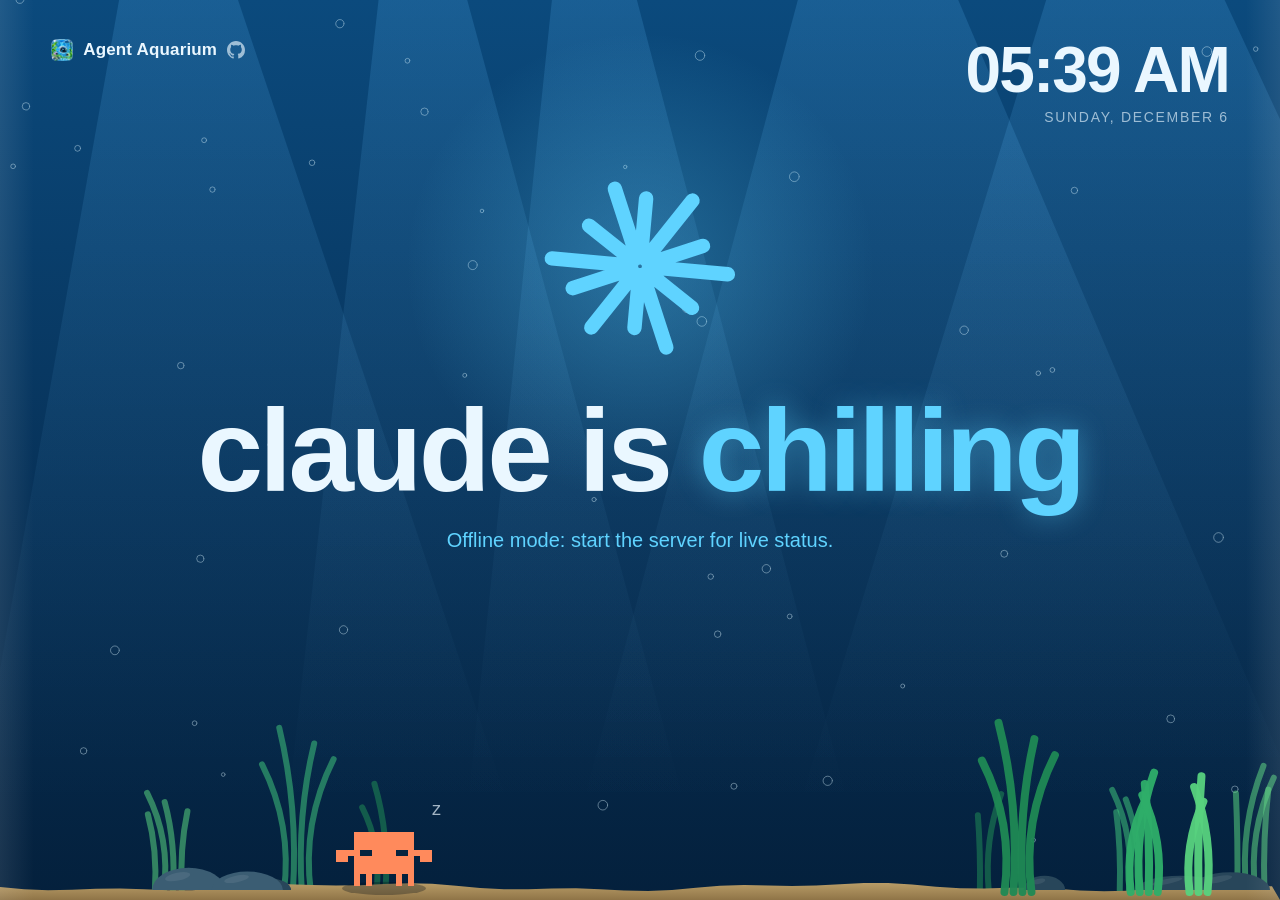
==== commit 1ebde4ff: "Demo: session names that slide, lighter Cosmic" ====
--- a/demo/index.html
+++ b/demo/index.html
@@ -236,7 +236,9 @@
 }
 #sessions .more { padding: 0 4px; color: var(--muted); font-size: .85em; }
 .sess .top { display: flex; justify-content: space-between; align-items: center; gap: 8px; }
-.sess .p { font-weight: 600; overflow: hidden; text-overflow: ellipsis; white-space: nowrap; }
+.sess .p { font-weight: 600; overflow: hidden; white-space: nowrap; }
+.sess .p .mq { display: inline-block; } /* a long name slides (the frame loop moves it) */
+@media (prefers-reduced-motion: reduce) { .sess .p { text-overflow: ellipsis; } .sess .p .mq { display: inline; } }
 /* The session the middle of the screen is showing (its step and task list). */
 .sess.focus {
   border-color: color-mix(in srgb, var(--accent) 60%, transparent);
@@ -378,6 +380,7 @@
   return lockUI.from + (lockUI.to - lockUI.from) * Math.min(1, (now - lockUI.start) / lockUI.ms);
 }
 window.setSystemLockUI = (on) => {
+  if (qs.has("display")) return; // the always-on display: macOS never draws its sign-in over it, so no crawl, no clock swap
   const now = performance.now(), p = lockUIProgress(now), to = on ? 1 : 0;
   if (to === lockUI.to) return;
   if (to && p === 0) lockUI.dist = calOffset();
@@ -389,8 +392,12 @@
   return cards.height ? cards.top - clock.top : 0;
 }
 const easeInOutCubic = (x) => (x < 0.5 ? 4 * x * x * x : 1 - Math.pow(-2 * x + 2, 3) / 2);
+let lockUITimer = 0;
 function stepLockUI() {
   const p = lockUIProgress();
+  // Backup for when requestAnimationFrame is starved, running only while the clock and cards move.
+  if (p !== lockUI.to && !lockUITimer) lockUITimer = setInterval(stepLockUI, 16);
+  else if (p === lockUI.to && lockUITimer) { clearInterval(lockUITimer); lockUITimer = 0; }
   if (p === lockUI.shown) return;
   lockUI.shown = p;
   fitNoteToLockUI(p);
@@ -402,7 +409,6 @@
   clock.style.visibility = p === 1 ? "hidden" : "";
   cal.style.transform = `translateY(${(-lockUI.dist * easeInOutCubic(clamp((p - 0.2) / 0.8, 0, 1))).toFixed(2)}px)`;
 }
-setInterval(stepLockUI, 16); // backup for when requestAnimationFrame is starved; a no-op when nothing changed
 // macOS's lock UI also puts a big clock at the top center, over the message strip. Meanwhile the strip
 // shrinks toward its top-left corner until it ends LOCK_CLOCK_HALF left of the screen's center, then
 // grows back. Its crab is drawn with the same scale (noteFit), so it stays on the letters.
@@ -939,6 +945,27 @@
       burst(g, r, r, r / 2.2, 0, color, 1);
       return c;
     },
+    // Perf: the glow behind the hero, pre-rendered once per colour and layout. Filling a big radial gradient with
+    // "lighter" every frame was most of Cosmic's cost in WebKit (CoreGraphics has no fast path for it); copying the
+    // same pixels from an image is cheap. Rendered on whole device pixels so the copy lands 1:1.
+    heroGlow(col, R) {
+      const dpr = canvasDpr || 1, key = [col, R, L.hx, L.hy, dpr].join();
+      if (this.glowLayout !== [R, L.hx, L.hy, dpr].join()) { this.glowLayout = [R, L.hx, L.hy, dpr].join(); this.glows = new Map(); }
+      let glow = this.glows.get(key);
+      if (glow) return glow;
+      const x0 = Math.floor((L.hx - R) * dpr), y0 = Math.floor((L.hy - R) * dpr);
+      const c = document.createElement("canvas");
+      c.width = Math.ceil((L.hx + R) * dpr) - x0; c.height = Math.ceil((L.hy + R) * dpr) - y0;
+      const g = c.getContext("2d");
+      g.setTransform(dpr, 0, 0, dpr, -x0, -y0);
+      const gr = g.createRadialGradient(L.hx, L.hy, 0, L.hx, L.hy, R);
+      gr.addColorStop(0, hexA(col, 0.45)); gr.addColorStop(0.4, hexA(col, 0.12)); gr.addColorStop(1, hexA(col, 0));
+      g.fillStyle = gr; g.fillRect(L.hx - R, L.hy - R, R * 2, R * 2);
+      glow = { img: c, x: x0 / dpr, y: y0 / dpr, w: c.width / dpr, h: c.height / dpr }; // the canvas until the bitmap is ready
+      this.glows.set(key, glow);
+      if (window.createImageBitmap) createImageBitmap(c).then((b) => { glow.img = b; }).catch(() => {});
+      return glow;
+    },
     paintSky(t) {
       const g = this.sky.getContext("2d"), w = this.sky.width, h = this.sky.height;
       const bg = g.createLinearGradient(0, 0, w * 0.3, h);
@@ -987,9 +1014,8 @@
         if (s.life > 0.9) this.shoot = null;
       }
       const col = stateColor(p, S.state), hp = S.hero, R = L.hr * 3.2;
-      const glow = g.createRadialGradient(L.hx, L.hy, 0, L.hx, L.hy, R);
-      glow.addColorStop(0, hexA(col, 0.45)); glow.addColorStop(0.4, hexA(col, 0.12)); glow.addColorStop(1, hexA(col, 0));
-      g.fillStyle = glow; g.fillRect(L.hx - R, L.hy - R, R * 2, R * 2);
+      const glow = this.heroGlow(col, R);
+      g.drawImage(glow.img, glow.x, glow.y, glow.w, glow.h);
       burst(g, L.hx, L.hy, L.hr * hp.scale, hp.rot, col, 1, hp.breathe, t);
       if (S.state === "working") {
         for (let i = 0; i < 3; i++) {
@@ -1147,11 +1173,18 @@
       }
       if (st === "waiting") bubble(g, f.x + f.face * 6 * k, f.y - 34 * k, Math.max(3, Math.round(4 * this.k)), p.warn, p.eye, "!", "ui-rounded, -apple-system, sans-serif");
       if (config.showDetails) {
-        const name = String(f.s.project || "claude"), label = name.length > 22 ? name.slice(0, 21) + "…" : name;
+        const name = String(f.s.project || "claude"), y = st === "done" ? f.y - 26 * k : f.y + 34 * k;
         g.globalAlpha = f.alpha * (st === "done" ? 0.6 : 0.85);
         g.font = `600 ${Math.round(12 * this.k)}px ui-rounded, -apple-system, sans-serif`; g.textAlign = "center";
         g.fillStyle = st === "waiting" ? p.warn : p.fg;
-        g.fillText(label, f.x, st === "done" ? f.y - 26 * k : f.y + 34 * k);
+        const maxW = 150 * this.k, w = g.measureText(name).width;
+        if (w <= maxW) g.fillText(name, f.x, y);
+        else if (REDUCED) g.fillText(name.length > 22 ? name.slice(0, 21) + "…" : name, f.x, y);
+        else { // too long: slide it to show the rest
+          g.save(); g.beginPath(); g.rect(f.x - maxW / 2, y - 14 * this.k, maxW, 19 * this.k); g.clip();
+          g.textAlign = "left"; g.fillText(name, f.x - maxW / 2 + slideOffset(t, w - maxW), y);
+          g.restore();
+        }
         g.globalAlpha = 1;
       }
     },
@@ -1416,6 +1449,16 @@
 }
 // Enter fades run on the rAF loop: some screensaver/embedded web views freeze the CSS animation timeline.
 const REDUCED = matchMedia("(prefers-reduced-motion: reduce)").matches;
+// A name too long for its space slides to show the rest every 10 seconds: slide to the end, hold,
+// pop back to the start and wait for the next one. It runs on the page clock, so a session card that
+// gets rebuilt carries on where it was.
+function slideOffset(t, over) {
+  if (over <= 0 || REDUCED) return 0;
+  const move = clamp(over / 30, 1, 7), x = t % 10;
+  if (x >= move + 1.5) return 0; // popped back
+  const q = Math.min(1, x / move);
+  return -over * q * q * (3 - 2 * q);
+}
 const tweens = new Map();
 function tween(el, ms, dy, blur) { if (!REDUCED) tweens.set(el, { start: performance.now(), ms, dy, blur }); }
 function stepTweens(now) {
@@ -1462,7 +1505,7 @@
     let time = s.state === "done" ? `done ${ago(now - (s.done_at || s.updated_at))}` : s.task_started && s.state !== "idle" ? fmtDur(now - s.task_started) : "";
     if (Array.isArray(s.plan) && s.plan.length) time += `${time ? " · " : ""}step ${Math.min(s.plan.length, s.plan.filter((p) => p.status === "completed").length + 1)}/${s.plan.length}`;
     const focus = D.focus && s.id === D.focus.id ? " focus" : "";
-    return `<div class="sess${focus}"><div class="top"><span class="p">${esc(s.project)}</span><span class="chip ${st}">${STATE_LABEL[s.state] || s.state}</span></div>
+    return `<div class="sess${focus}"><div class="top"><span class="p"><span class="mq">${esc(s.project)}</span></span><span class="chip ${st}">${STATE_LABEL[s.state] || s.state}</span></div>
       <div class="a">${esc(s.action || "")}</div>${time ? `<div class="tm">${time}</div>` : ""}</div>`;
   }).join("");
 }
@@ -1499,9 +1542,21 @@
   const target = rowW <= railW * 0.88 ? (railW - rowW) / 2 : clamp(railW * 0.34 - cur.offsetLeft, railW * 0.94 - rowW, railW * 0.06);
   if (carousel.x === null || carousel.session !== track.dataset.session) { carousel.x = target; carousel.session = track.dataset.session; }
   else carousel.x += (target - carousel.x) * Math.min(1, dt * (REDUCED ? 60 : 4));
-  track.style.transform = `translateX(${carousel.x.toFixed(1)}px)`;
+  const tf = `translateX(${carousel.x.toFixed(1)}px)`;
+  if (tf !== carousel.tf || track !== carousel.track) { track.style.transform = tf; carousel.tf = tf; carousel.track = track; } // settled: nothing to restyle
 }
 let spinners = [];
+let marquees = null; // session-card names too long for their card: [element, overflow px]; null = measure again
+addEventListener("resize", () => (marquees = null));
+function stepMarquees(t) {
+  if (REDUCED) return;
+  if (!marquees) marquees = [...document.querySelectorAll("#sessions .mq")]
+    .map((el) => [el, el.offsetWidth - el.parentElement.clientWidth]).filter(([, over]) => over > 0);
+  for (const m of marquees) { // written only when it moves: most of the 10 s it stands still
+    const tf = `translateX(${slideOffset(t, m[1]).toFixed(1)}px)`;
+    if (tf !== m[2]) { m[0].style.transform = tf; m[2] = tf; }
+  }
+}
 let lastPlanHTML = null;
 let lastSessHTML = null;
 let lastCalHTML = null;
@@ -1509,7 +1564,7 @@
 function render() {
   const D = derive();
   current = D;
-  document.body.dataset.state = D.state;
+  if (document.body.dataset.state !== D.state) document.body.dataset.state = D.state;
   if (D.state !== prevState) {
     if (D.state === "done" && (prevState === "working" || prevState === "waiting")) {
       popConfetti(L.hx, L.hy, CONFETTI[config.theme]); hero.spd = 6;
@@ -1525,7 +1580,7 @@
   const uh = usageCard();
   if (uh !== lastUsageHTML) { $("#usage").innerHTML = uh; lastUsageHTML = uh; }
   const ph = planHTML(D);
-  $("#nowline").innerHTML = ph ? "" : nowlineHTML(D); // the bar already shows the step, project and time
+  setHTML($("#nowline"), ph ? "" : nowlineHTML(D)); // the bar already shows the step, project and time
   if (ph !== lastPlanHTML) {
     $("#plan").innerHTML = ph; lastPlanHTML = ph;
     document.body.classList.toggle("has-plan", !!ph);
@@ -1534,16 +1589,20 @@
     requestAnimationFrame(measure);
   }
   const tm = $("#plan .tm");
-  if (tm && D.focus && D.focus.task_started) tm.textContent = fmtDur(Date.now() - D.focus.task_started);
+  if (tm && D.focus && D.focus.task_started) setText(tm, fmtDur(Date.now() - D.focus.task_started));
 
   const sh = sessionsHTML(D);
   // Refit in the same step (not a frame later), or every redraw would flash the cards that don't fit.
-  if (sh !== lastSessHTML) { $("#sessions").innerHTML = sh; lastSessHTML = sh; fitSessions(); requestAnimationFrame(measure); }
+  if (sh !== lastSessHTML) { $("#sessions").innerHTML = sh; lastSessHTML = sh; fitSessions(); marquees = null; requestAnimationFrame(measure); }
   const d = new Date();
-  $("#time").textContent = d.toLocaleTimeString([], { hour: "2-digit", minute: "2-digit" });
-  $("#date").textContent = d.toLocaleDateString([], { weekday: "long", month: "long", day: "numeric" });
-  $("#conn").textContent = demo ? `previewing “${demo}”` : online ? "live: connected to Claude Code" : "offline: run the server for live status";
-}
+  setText($("#time"), d.toLocaleTimeString([], { hour: "2-digit", minute: "2-digit" }));
+  setText($("#date"), d.toLocaleDateString([], { weekday: "long", month: "long", day: "numeric" }));
+  setText($("#conn"), demo ? `previewing “${demo}”` : online ? "live: connected to Claude Code" : "offline: run the server for live status");
+}
+// render() runs every second: writing the same text again would still restyle and lay out the page.
+const setText = (el, text) => { if (el.textContent !== text) el.textContent = text; };
+const htmlOf = new WeakMap();
+const setHTML = (el, html) => { if (htmlOf.get(el) !== html) { el.innerHTML = html; htmlOf.set(el, html); } };
 
 /* ---------- theme switching + config ---------- */
 function setTheme(name, persist = true) {
@@ -1570,6 +1629,8 @@
 /* ---------- live status polling ---------- */
 async function poll() {
   online = false; return render(); // website demo: no local server
+  // Hidden (a screensaver page kept warm between runs): nothing to show; visibilitychange polls the moment it's back.
+  if (document.hidden && online) return;
   try {
     // The screensaver and the always-on display say when they're on screen, for the battery estimate.
     const shown = document.hidden ? "" : SCREENSAVER ? "?shown=saver" : qs.has("display") ? "?shown=display" : "";
@@ -1883,8 +1944,12 @@
   },
 ];
 
+// Perf: the strip's canvas covers the screen but only ever holds the crab and its crumbs, so each frame clears just
+// the box they were drawn in (with a margin), and an empty canvas isn't touched at all. Clearing all of it every
+// frame cost more than everything drawn on it.
+let fxDirty = null;
 function stepNote(t, dt) {
-  fxg.clearRect(0, 0, W, H);
+  if (fxDirty) { fxg.clearRect(fxDirty.x, fxDirty.y, fxDirty.w, fxDirty.h); fxDirty = null; }
   const N = note;
   if (!N.letters.length || REDUCED || $("#note").hidden) return;
   for (const L of N.letters) L.fx = blankFx();
@@ -1921,6 +1986,8 @@
     if (col !== L.col) { L.el.style.color = col; L.col = col; }
   }
   const pal = PAL[config.theme], c = N.crab, ps = N.ps;
+  let x0 = Infinity, y0 = Infinity, x1 = -Infinity, y1 = -Infinity;
+  const mark = (x, y, r) => { x0 = Math.min(x0, x - r); y0 = Math.min(y0, y - r); x1 = Math.max(x1, x + r); y1 = Math.max(y1, y + r); };
   fxg.save();
   if (noteFit.s !== 1) { fxg.translate(noteFit.ox, noteFit.oy); fxg.scale(noteFit.s, noteFit.s); fxg.translate(-noteFit.ox, -noteFit.oy); }
   fxg.fillStyle = pal.accent;
@@ -1928,14 +1995,21 @@
   for (const k of N.crumbs) {
     k.vy += 700 * dt; k.x += k.vx * dt; k.y += k.vy * dt;
     fxg.globalAlpha = Math.min(1, k.life * 2); fxg.fillRect(k.x, k.y, ps, ps);
+    mark(k.x, k.y, ps * 2);
   }
   fxg.globalAlpha = 1;
   if (c.vis > 0.01) {
     fxg.save(); fxg.globalAlpha = c.vis; fxg.translate(c.x, c.y); fxg.rotate(c.rot); fxg.scale(1, c.sy);
     drawCrab(fxg, 0, c.top ? 9 * ps : 0, ps, c.pose, c.leg, pal.crab, pal.eye, false);
     fxg.restore();
+    mark(c.x, c.y, ps * 20 * Math.max(1, c.sy)); // the sprite is at most 18 x 9 pixels from here, rotated and stretched
   }
   fxg.restore();
+  if (x0 < x1) { // in screen space: the strip's scale (noteFit) applies to all of it
+    const { s, ox, oy } = noteFit, X = (x) => ox + (x - ox) * s, Y = (y) => oy + (y - oy) * s;
+    const left = Math.floor(X(x0)) - 2, top = Math.floor(Y(y0)) - 2;
+    fxDirty = { x: left, y: top, w: Math.ceil(X(x1)) + 2 - left, h: Math.ceil(Y(y1)) + 2 - top };
+  }
 }
 
 /* ---------- boot ---------- */
@@ -1959,7 +2033,7 @@
 setInterval(() => { idleIdx++; if (current.state === "idle") render(); }, 9000);
 const SPIN = "⠋⠙⠹⠸⠼⠴⠦⠧⠇⠏";
 let spinI = 0;
-setInterval(() => { const s = $("#spin"); if (s) s.textContent = current.state === "working" ? SPIN[spinI++ % SPIN.length] + " " : current.state === "waiting" ? "! " : "> "; }, 90);
+setInterval(() => { const s = !document.hidden && $("#spin"); if (s) s.textContent = current.state === "working" ? SPIN[spinI++ % SPIN.length] + " " : current.state === "waiting" ? "! " : "> "; }, 90);
 
 let last = performance.now();
 function frame(now) {
@@ -1973,11 +2047,12 @@
   stepCarousel(dt);
   stepLockUI();
   for (const sp of spinners) sp.style.transform = `rotate(${(t * 300) % 360}deg)`;
+  stepMarquees(t);
   try { THEME_IMPL[config.theme].draw(ctx, t, dt, S); } catch (err) { console.error(err); THEME_IMPL[config.theme].init(); }
   try { stepNote(t, dt); } catch (err) { console.error(err); note.anim = null; }
 }
 requestAnimationFrame(frame);
-setInterval(measure, 2000);
+setInterval(() => document.hidden || measure(), 2000);
 /* ---------- preview: macOS's lock UI on hover ---------- */
 // In the app's Lock Screen Preview, pointing at the scene works like touching a locked Mac: macOS draws its clock,
 // your picture, name and password field over the screensaver (drawn here like the website demo does), and the page
